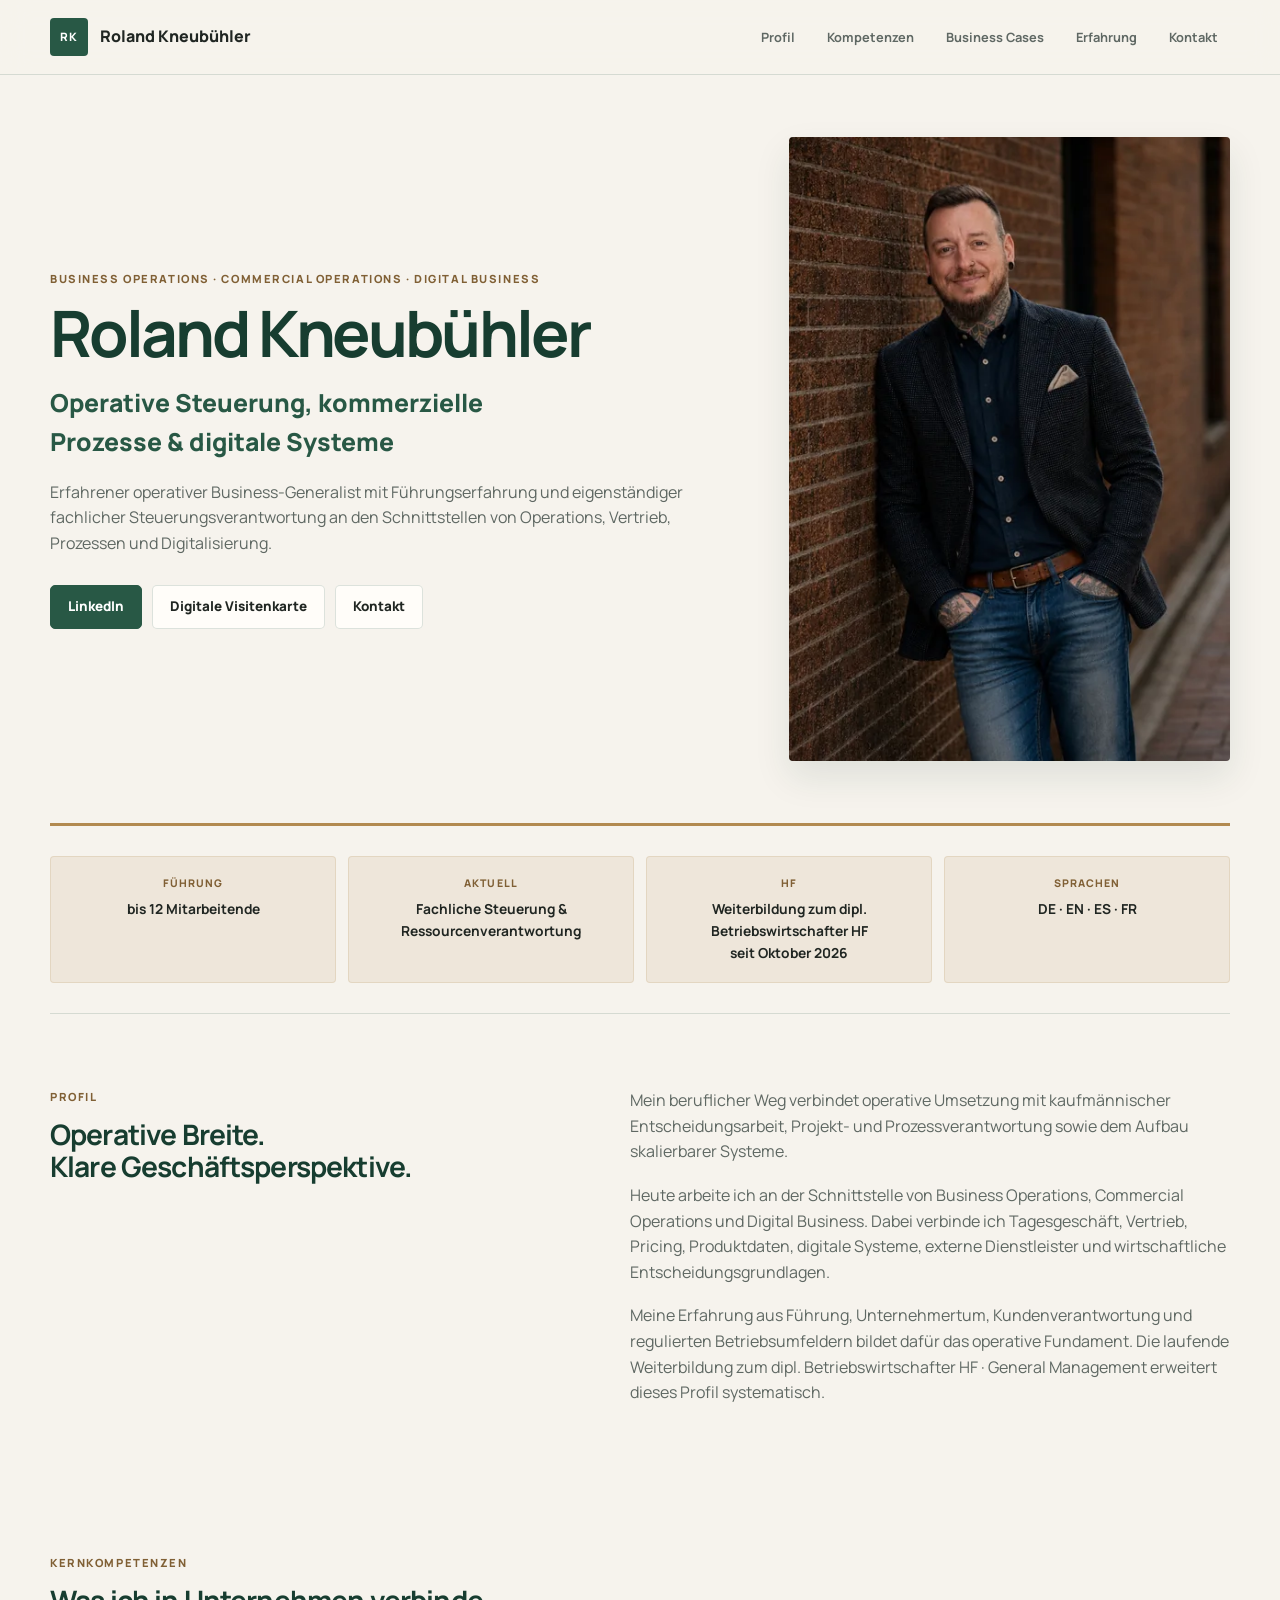
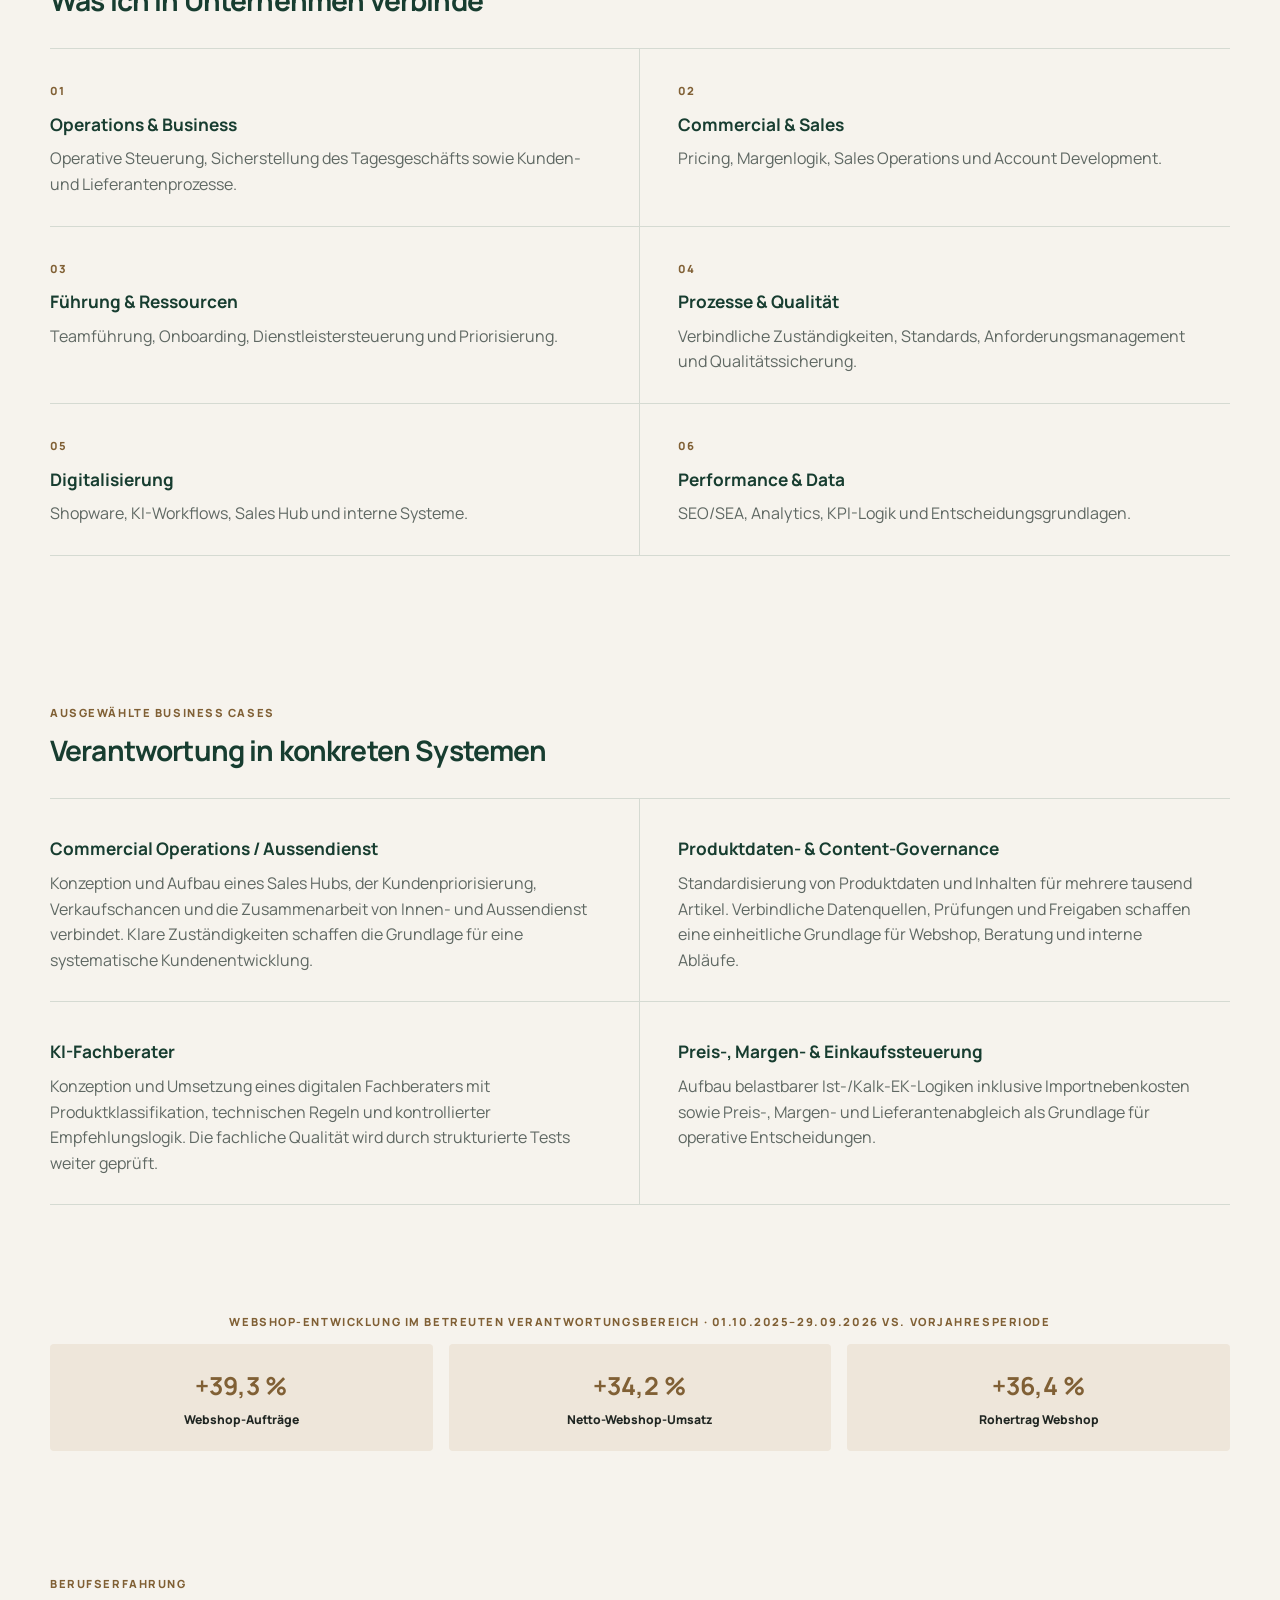
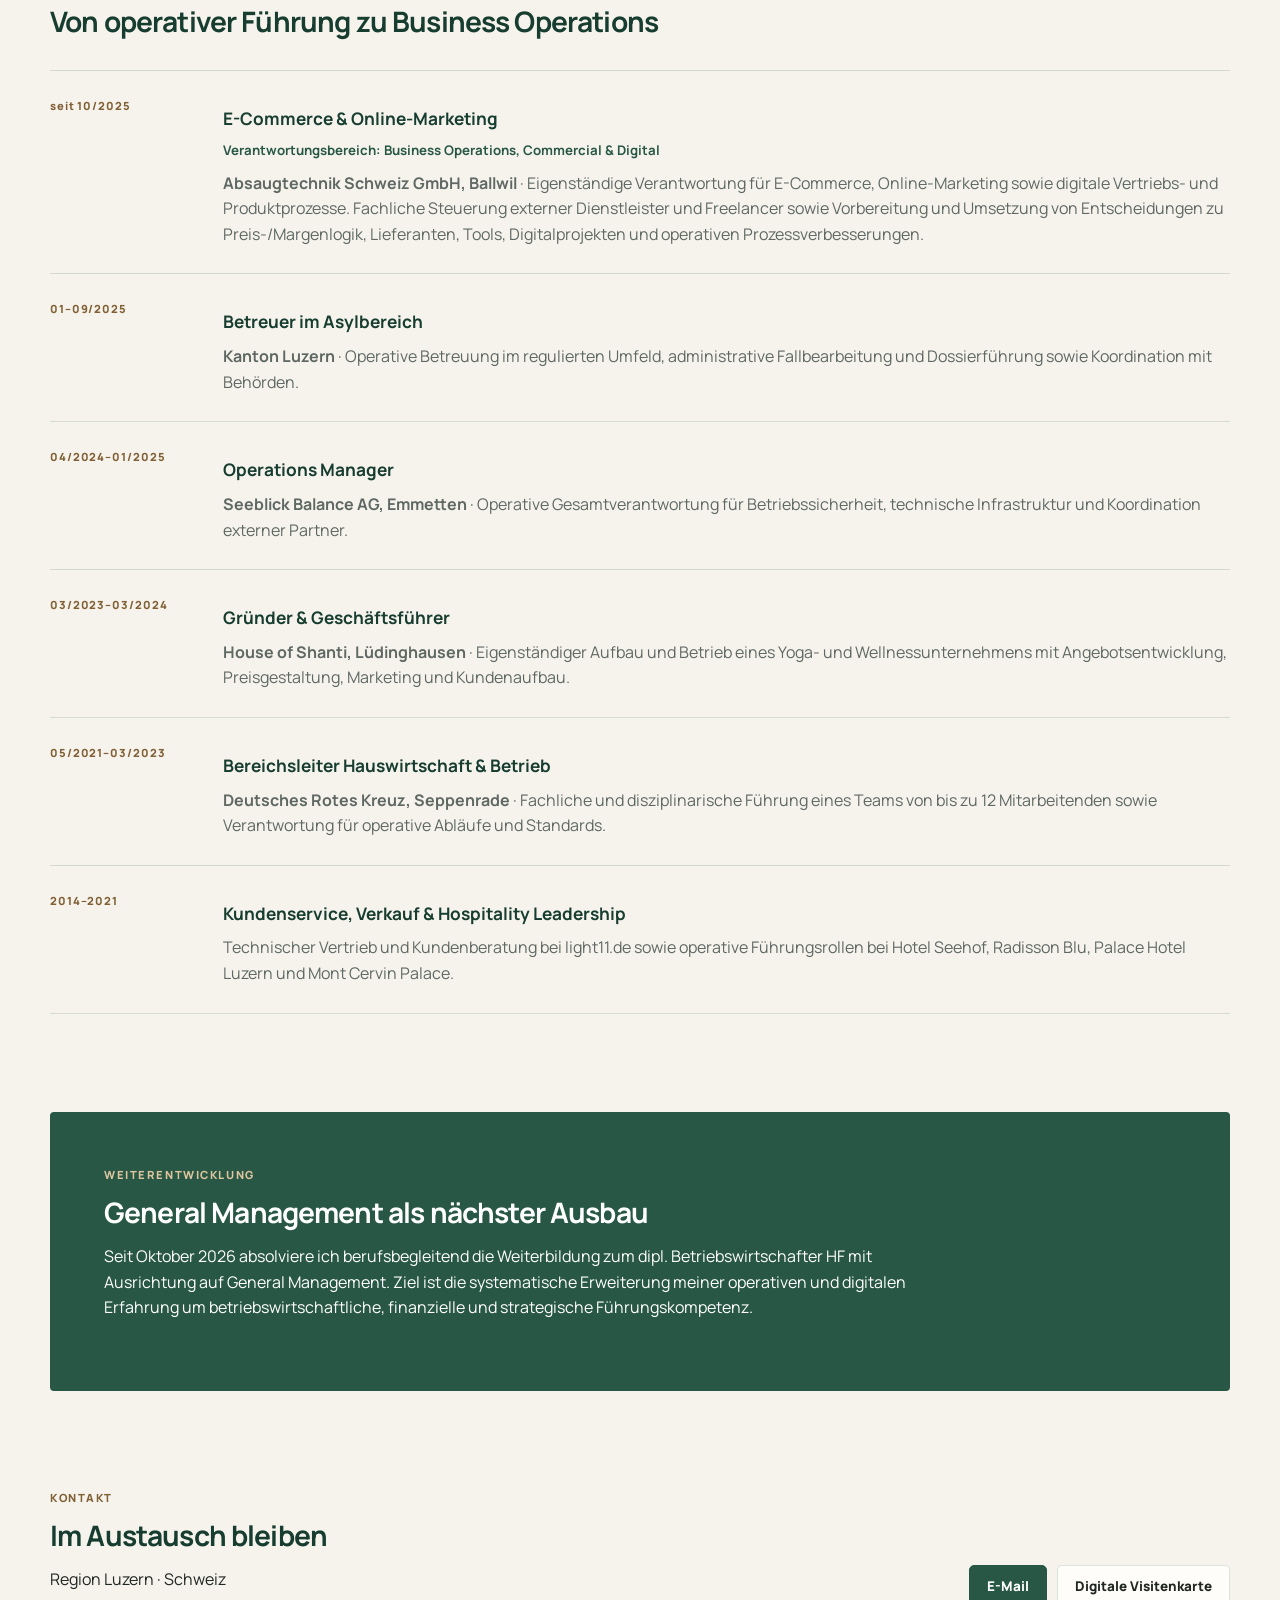
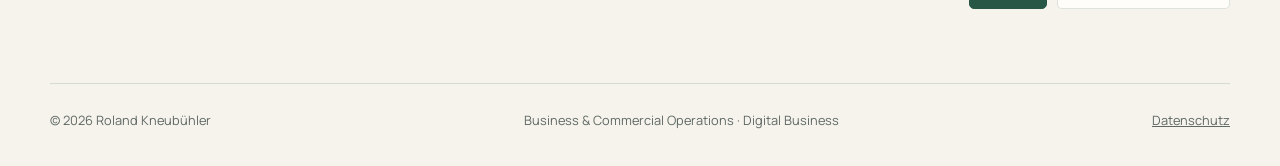
==== index.html @ ba38f86f "Use a shared typography scale for section headings" ====
<!doctype html>
<html lang="de-CH"><head><meta charset="utf-8"><meta name="viewport" content="width=device-width,initial-scale=1"><meta name="theme-color" content="#285845"><title>Roland Kneubühler | Business & Commercial Operations</title><meta name="description" content="Roland Kneubühler – Business & Commercial Operations. Operative Steuerung, kommerzielle Prozesse, Systeme, Digitalisierung und Führung."><link rel="canonical" href="https://roland-kneubuehler.ch/"><meta property="og:type" content="profile"><meta property="og:url" content="https://roland-kneubuehler.ch/"><meta property="og:site_name" content="Roland Kneubühler"><meta property="og:locale" content="de_CH"><meta property="og:title" content="Roland Kneubühler | Business & Commercial Operations"><meta property="og:description" content="Prozesse, Systeme & operative Verantwortung."><meta property="og:image" content="https://roland-kneubuehler.ch/portrait.jpg"><meta property="og:image:alt" content="Roland Kneubühler – Business & Commercial Operations"><meta name="twitter:card" content="summary_large_image"><meta name="twitter:title" content="Roland Kneubühler | Business & Commercial Operations"><meta name="twitter:description" content="Prozesse, Systeme & operative Verantwortung."><meta name="twitter:image" content="https://roland-kneubuehler.ch/portrait.jpg"><link rel="icon" type="image/svg+xml" href="/favicon.svg"><link rel="stylesheet" href="/home.css?v=20261012-4"><script type="application/ld+json">{"@context":"https://schema.org","@type":"Person","name":"Roland Kneubühler","url":"https://roland-kneubuehler.ch/","image":"https://roland-kneubuehler.ch/portrait.jpg","email":"mailto:r.kneubuehler@outlook.com","telephone":"+41 78 246 16 40","jobTitle":"Business & Commercial Operations","worksFor":{"@type":"Organization","name":"Absaugtechnik Schweiz GmbH","url":"https://www.absaugtechnik.ch/"},"sameAs":["https://www.linkedin.com/in/roland-kneubuehler"],"address":{"@type":"PostalAddress","addressLocality":"Hochdorf","addressRegion":"LU","addressCountry":"CH"},"knowsAbout":["Business Operations","Digital Commerce","E-Commerce","Prozessmanagement","Digitalisierung","Führung","Commercial Operations","Produktdaten","Performance & Data"]}</script></head><body><a class="skip-link" href="#inhalt">Zum Inhalt springen</a><header class="site-header"><nav class="navbar" aria-label="Hauptnavigation"><a class="brand" href="#start"><span class="brand-mark">RK</span><span>Roland Kneubühler</span></a><div class="nav-links"><a href="#profil">Profil</a><a href="#kompetenzen">Kompetenzen</a><a href="#cases">Business Cases</a><a href="#erfahrung">Erfahrung</a><a href="#kontakt">Kontakt</a></div></nav></header><main id="inhalt" class="page"><section id="start" class="hero"><div class="hero-copy"><p class="eyebrow">Business Operations · Commercial Operations · Digital Business</p><h1>Roland Kneubühler</h1><p class="hero-positioning">Operative Steuerung, kommerzielle Prozesse & digitale Systeme</p><p class="hero-intro">Erfahrener operativer Business-Generalist mit Führungserfahrung und eigenständiger fachlicher Steuerungsverantwortung an den Schnittstellen von Operations, Vertrieb, Prozessen und Digitalisierung.</p><div class="hero-actions"><a class="button primary" href="https://www.linkedin.com/in/roland-kneubuehler" target="_blank" rel="noopener">LinkedIn</a><a class="button secondary" href="/vcard/">Digitale Visitenkarte</a><a class="button secondary" href="mailto:r.kneubuehler@outlook.com">Kontakt</a></div></div><div class="hero-visual"><img src="/assets/images/portrait-800.webp" srcset="/assets/images/portrait-480.webp 480w, /assets/images/portrait-800.webp 800w, /assets/images/portrait-1200.webp 1200w" sizes="(max-width: 760px) min(440px, calc(100vw - 24px)), (max-width: 900px) 38vw, 440px" alt="Portrait von Roland Kneubühler" width="1414" height="2000" fetchpriority="high" decoding="async"></div></section><section class="facts"><div><span>Führung</span><strong>bis 12 Mitarbeitende</strong></div><div><span>Aktuell</span><strong>Fachliche Steuerung & Ressourcenverantwortung</strong></div><div><span>HF</span><strong>Weiterbildung zum dipl. Betriebswirtschafter HF<br>seit Oktober 2026</strong></div><div><span>Sprachen</span><strong>DE · EN · ES · FR</strong></div></section><section id="profil" class="section split-section"><div class="section-heading"><p class="section-label">Profil</p><h2><span class="heading-line">Operative Breite.</span> <span class="heading-line">Klare Geschäftsperspektive.</span></h2></div><div class="section-copy"><p>Mein beruflicher Weg verbindet operative Umsetzung mit kaufmännischer Entscheidungsarbeit, Projekt- und Prozessverantwortung sowie dem Aufbau skalierbarer Systeme.</p><p>Heute arbeite ich an der Schnittstelle von Business Operations, Commercial Operations und Digital Business. Dabei verbinde ich Tagesgeschäft, Vertrieb, Pricing, Produktdaten, digitale Systeme, externe Dienstleister und wirtschaftliche Entscheidungsgrundlagen.</p><p>Meine Erfahrung aus Führung, Unternehmertum, Kundenverantwortung und regulierten Betriebsumfeldern bildet dafür das operative Fundament. Die laufende Weiterbildung zum dipl. Betriebswirtschafter HF · General Management erweitert dieses Profil systematisch.</p></div></section><section id="kompetenzen" class="section"><div class="section-heading wide"><p class="section-label">Kernkompetenzen</p><h2>Was ich in Unternehmen verbinde</h2></div><div class="content-grid competency-grid"><article><span class="grid-index">01</span><h3>Operations & Business</h3><p>Operative Steuerung, Sicherstellung des Tagesgeschäfts sowie Kunden- und Lieferantenprozesse.</p></article><article><span class="grid-index">02</span><h3>Commercial & Sales</h3><p>Pricing, Margenlogik, Sales Operations und Account Development.</p></article><article><span class="grid-index">03</span><h3>Führung & Ressourcen</h3><p>Teamführung, Onboarding, Dienstleistersteuerung und Priorisierung.</p></article><article><span class="grid-index">04</span><h3>Prozesse & Qualität</h3><p>Verbindliche Zuständigkeiten, Standards, Anforderungsmanagement und Qualitätssicherung.</p></article><article><span class="grid-index">05</span><h3>Digitalisierung</h3><p>Shopware, KI-Workflows, Sales Hub und interne Systeme.</p></article><article><span class="grid-index">06</span><h3>Performance & Data</h3><p>SEO/SEA, Analytics, KPI-Logik und Entscheidungsgrundlagen.</p></article></div></section><section id="cases" class="section"><div class="section-heading wide"><p class="section-label">Ausgewählte Business Cases</p><h2>Verantwortung in konkreten Systemen</h2></div><div class="content-grid"><article><h3>Commercial Operations / Aussendienst</h3><p>Konzeption und Aufbau eines Sales Hubs, der Kundenpriorisierung, Verkaufschancen und die Zusammenarbeit von Innen- und Aussendienst verbindet. Klare Zuständigkeiten schaffen die Grundlage für eine systematische Kundenentwicklung.</p></article><article><h3>Produktdaten- & Content-Governance</h3><p>Standardisierung von Produktdaten und Inhalten für mehrere tausend Artikel. Verbindliche Datenquellen, Prüfungen und Freigaben schaffen eine einheitliche Grundlage für Webshop, Beratung und interne Abläufe.</p></article><article><h3>KI-Fachberater</h3><p>Konzeption und Umsetzung eines digitalen Fachberaters mit Produktklassifikation, technischen Regeln und kontrollierter Empfehlungslogik. Die fachliche Qualität wird durch strukturierte Tests weiter geprüft.</p></article><article><h3>Preis-, Margen- & Einkaufssteuerung</h3><p>Aufbau belastbarer Ist-/Kalk-EK-Logiken inklusive Importnebenkosten sowie Preis-, Margen- und Lieferantenabgleich als Grundlage für operative Entscheidungen.</p></article></div></section><section class="impact"><p class="section-label">Webshop-Entwicklung im betreuten Verantwortungsbereich · 01.10.2025–29.09.2026 vs. Vorjahresperiode</p><div class="impact-grid"><div><strong>+39,3 %</strong><span>Webshop-Aufträge</span></div><div><strong>+34,2 %</strong><span>Netto-Webshop-Umsatz</span></div><div><strong>+36,4 %</strong><span>Rohertrag Webshop</span></div></div></section><section id="erfahrung" class="section"><div class="section-heading wide"><p class="section-label">Berufserfahrung</p><h2>Von operativer Führung zu Business Operations</h2></div><div class="journey-list"><article><div class="journey-no">seit 10/2025</div><div><h3>E-Commerce & Online-Marketing</h3><p class="role-scope">Verantwortungsbereich: Business Operations, Commercial & Digital</p><p><strong>Absaugtechnik Schweiz GmbH, Ballwil</strong> · Eigenständige Verantwortung für E-Commerce, Online-Marketing sowie digitale Vertriebs- und Produktprozesse. Fachliche Steuerung externer Dienstleister und Freelancer sowie Vorbereitung und Umsetzung von Entscheidungen zu Preis-/Margenlogik, Lieferanten, Tools, Digitalprojekten und operativen Prozessverbesserungen.</p></div></article><article><div class="journey-no">01–09/2025</div><div><h3>Betreuer im Asylbereich</h3><p><strong>Kanton Luzern</strong> · Operative Betreuung im regulierten Umfeld, administrative Fallbearbeitung und Dossierführung sowie Koordination mit Behörden.</p></div></article><article><div class="journey-no">04/2024–01/2025</div><div><h3>Operations Manager</h3><p><strong>Seeblick Balance AG, Emmetten</strong> · Operative Gesamtverantwortung für Betriebssicherheit, technische Infrastruktur und Koordination externer Partner.</p></div></article><article><div class="journey-no">03/2023–03/2024</div><div><h3>Gründer & Geschäftsführer</h3><p><strong>House of Shanti, Lüdinghausen</strong> · Eigenständiger Aufbau und Betrieb eines Yoga- und Wellnessunternehmens mit Angebotsentwicklung, Preisgestaltung, Marketing und Kundenaufbau.</p></div></article><article><div class="journey-no">05/2021–03/2023</div><div><h3>Bereichsleiter Hauswirtschaft & Betrieb</h3><p><strong>Deutsches Rotes Kreuz, Seppenrade</strong> · Fachliche und disziplinarische Führung eines Teams von bis zu 12 Mitarbeitenden sowie Verantwortung für operative Abläufe und Standards.</p></div></article><article><div class="journey-no">2014–2021</div><div><h3>Kundenservice, Verkauf & Hospitality Leadership</h3><p>Technischer Vertrieb und Kundenberatung bei light11.de sowie operative Führungsrollen bei Hotel Seehof, Radisson Blu, Palace Hotel Luzern und Mont Cervin Palace.</p></div></article></div></section><section class="section perspective"><div class="perspective-inner"><p class="section-label">Weiterentwicklung</p><h2>General Management als nächster Ausbau</h2><p>Seit Oktober 2026 absolviere ich berufsbegleitend die Weiterbildung zum dipl. Betriebswirtschafter HF mit Ausrichtung auf General Management. Ziel ist die systematische Erweiterung meiner operativen und digitalen Erfahrung um betriebswirtschaftliche, finanzielle und strategische Führungskompetenz.</p></div></section><section id="kontakt" class="section contact-section"><div><p class="section-label">Kontakt</p><h2>Im Austausch bleiben</h2><p>Region Luzern · Schweiz</p></div><div class="contact-actions"><a class="button primary" href="mailto:r.kneubuehler@outlook.com">E-Mail</a><a class="button secondary" href="/vcard/">Digitale Visitenkarte</a></div></section></main><footer class="page"><span>© 2026 Roland Kneubühler</span><span>Business & Commercial Operations · Digital Business</span><a href="/datenschutz">Datenschutz</a></footer></body></html>
---- home.css ----
@font-face{font-family:"Manrope";font-style:normal;font-weight:400;font-display:swap;src:url("/assets/fonts/manrope-400.woff") format("woff")}
@font-face{font-family:"Manrope";font-style:normal;font-weight:500;font-display:swap;src:url("/assets/fonts/manrope-500.woff") format("woff")}
@font-face{font-family:"Manrope";font-style:normal;font-weight:600;font-display:swap;src:url("/assets/fonts/manrope-600.woff") format("woff")}
@font-face{font-family:"Manrope";font-style:normal;font-weight:700;font-display:swap;src:url("/assets/fonts/manrope-700.woff") format("woff")}
@font-face{font-family:"Manrope";font-style:normal;font-weight:800;font-display:swap;src:url("/assets/fonts/manrope-800.woff") format("woff")}

:root{--bg:#f6f3ed;--surface:#fffdf9;--green:#285845;--green-dark:#173d30;--ink:#202622;--muted:#5f6863;--gold:#b28a50;--gold-soft:#eee6da;--line:rgba(40,88,69,.16);--max:1180px}*{box-sizing:border-box}html{scroll-behavior:smooth;scroll-padding-top:88px}body{margin:0;color:var(--ink);background:var(--bg);font-family:"Manrope",system-ui,sans-serif;line-height:1.6}a{color:inherit}img{max-width:100%}.skip-link{position:fixed;transform:translateY(-200%);z-index:99}.skip-link:focus{transform:none}.site-header{position:sticky;top:0;z-index:50;background:rgba(246,243,237,.95);border-bottom:1px solid var(--line);backdrop-filter:blur(14px)}.navbar,.page{width:min(var(--max),calc(100% - 40px));margin:auto}.navbar{min-height:74px;display:flex;align-items:center;justify-content:space-between;gap:24px}.brand{display:flex;align-items:center;gap:12px;text-decoration:none;font-weight:800}.brand-mark{display:grid;place-items:center;width:38px;height:38px;background:var(--green);color:#fff;border-radius:4px;font-size:.72rem;letter-spacing:.08em}.nav-links{display:flex;gap:8px;flex-wrap:wrap}.nav-links a{padding:8px 12px;text-decoration:none;color:var(--muted);font-size:.8rem;font-weight:700}.nav-links a:hover{color:var(--green)}.hero{display:grid;grid-template-columns:1.08fr .72fr;gap:clamp(44px,6vw,88px);align-items:stretch;padding:62px 0;border-bottom:3px solid var(--gold)}.hero-copy{align-self:center}.eyebrow,.section-label{margin:0 0 13px;color:var(--gold);font-size:.7rem;font-weight:800;letter-spacing:.14em;text-transform:uppercase}.hero h1{margin:0;color:var(--green-dark);font-size:clamp(2.8rem,5vw,4.8rem);line-height:1;letter-spacing:-.045em}.hero-positioning{margin:18px 0 0;color:var(--green);font-size:clamp(1.18rem,2vw,1.55rem);font-weight:800}.hero-intro{max-width:720px;margin:18px 0 0;color:var(--muted)}.hero-actions,.contact-actions{display:flex;flex-wrap:wrap;gap:10px;margin-top:28px}.button{display:inline-flex;align-items:center;justify-content:center;min-height:44px;padding:10px 17px;border:1px solid var(--line);border-radius:5px;text-decoration:none;font-size:.84rem;font-weight:800}.button.primary{color:#fff;background:var(--green);border-color:var(--green)}.button.secondary{background:var(--surface)}.hero-visual{overflow:hidden;border-radius:4px;background:#ddd7ce;box-shadow:0 16px 36px rgba(23,61,48,.10)}.hero-visual img{width:100%;height:100%;display:block;object-fit:cover;object-position:center 18%}.facts{display:grid;grid-template-columns:repeat(4,1fr);gap:12px;padding:30px 0;border-bottom:1px solid var(--line)}.facts>div{padding:18px;background:var(--gold-soft);border:1px solid rgba(178,138,80,.18);border-radius:4px;text-align:center}.facts span{display:block;color:var(--gold);font-size:.66rem;font-weight:800;letter-spacing:.1em;text-transform:uppercase}.facts strong{display:block;margin-top:6px;font-size:.86rem}.section{padding:74px 0}.split-section{display:grid;grid-template-columns:.82fr 1.18fr;gap:clamp(48px,7vw,96px)}.section-heading h2,.section h2{margin:0;max-width:900px;color:var(--green-dark);font-size:var(--section-title-size);line-height:1.12;letter-spacing:-.03em}.section-heading.wide{margin-bottom:32px}.section-copy p,.content-grid p,.journey-list p,.perspective p{color:var(--muted)}.section-copy p{margin:0}.section-copy p+p{margin-top:18px}.content-grid{display:grid;grid-template-columns:repeat(2,1fr);border-top:1px solid var(--line)}.content-grid article{padding:28px 30px 28px 0;border-bottom:1px solid var(--line)}.content-grid article:nth-child(odd){padding-right:38px;border-right:1px solid var(--line)}.content-grid article:nth-child(even){padding-left:38px}.content-grid h3,.journey-list h3{margin:8px 0;color:var(--green-dark);font-size:1.08rem}.content-grid p,.journey-list p{margin:0}.grid-index,.journey-no{color:var(--gold);font-size:.7rem;font-weight:800;letter-spacing:.08em}.impact{padding:34px 0 50px}.impact>.section-label{text-align:center}.impact-grid{display:grid;grid-template-columns:repeat(3,1fr);gap:16px}.impact-grid div{padding:22px;text-align:center;background:var(--gold-soft);border-radius:4px}.impact-grid strong{display:block;color:var(--gold);font-size:1.55rem}.impact-grid span{display:block;margin-top:4px;font-size:.76rem;font-weight:800}.journey-list{border-top:1px solid var(--line)}.journey-list article{display:grid;grid-template-columns:145px 1fr;gap:28px;padding:26px 0;border-bottom:1px solid var(--line)}.perspective{margin:24px 0;padding:54px;position:relative;background:var(--green);border-radius:4px}.perspective .section-label{color:#dcc49f}.perspective h2,.perspective p{color:#fff}.perspective p{max-width:850px}.contact-section{display:grid;grid-template-columns:1fr auto;gap:40px;align-items:end}.contact-actions{margin:0}footer{display:flex;justify-content:space-between;gap:20px;padding:26px 0 36px;color:var(--muted);font-size:.8rem;border-top:1px solid var(--line)}@media(max-width:900px){.hero{grid-template-columns:1fr 38%}.facts{grid-template-columns:repeat(2,1fr)}}@media(max-width:760px){.site-header{position:static}.nav-links{display:none}.navbar,.page{width:calc(100% - 24px)}.hero{grid-template-columns:1fr;padding:28px 0 48px}.hero-visual{order:1}.hero-visual img{aspect-ratio:4/4.3;height:auto}.hero-copy{order:2}.facts{grid-template-columns:1fr}.section{padding:58px 0}.split-section,.contact-section{grid-template-columns:1fr;gap:30px}.content-grid{grid-template-columns:1fr}.content-grid article,.content-grid article:nth-child(odd),.content-grid article:nth-child(even){padding:24px 0;border-right:0}.journey-list article{grid-template-columns:1fr;gap:7px}.impact-grid{grid-template-columns:1fr}.perspective{padding:40px 24px}.contact-actions{justify-content:flex-start}footer{flex-direction:column;gap:4px}}
/* Quality and responsive improvements, October 2026. */
:root{--gold-text:#806035}
.eyebrow,.section-label,.facts span,.grid-index,.journey-no,.impact-grid strong{color:var(--gold-text)}
a:focus-visible{outline:3px solid var(--green);outline-offset:4px;border-radius:3px}
.skip-link{left:12px;top:12px;padding:10px 16px;background:var(--surface);color:var(--green-dark)}
.journey-list .role-scope{margin:0 0 9px;color:var(--green);font-size:.83rem;font-weight:700}
.legal-page{max-width:850px;padding:48px 0 60px}.legal-page h1{font-size:clamp(2rem,5vw,3rem);line-height:1.1;color:var(--green-dark)}
.legal-page h2{font-size:1.35rem;margin-top:32px;color:var(--green-dark)}.legal-page p,.legal-page li{color:var(--muted)}
.legal-page a{overflow-wrap:anywhere}.legal-back{margin-top:26px}
@media(max-width:760px){
 html{scroll-padding-top:20px}.navbar{flex-direction:column;align-items:flex-start;gap:10px;padding:14px 0 10px}
 .nav-links{display:flex;width:100%;gap:4px}.nav-links a{padding:9px 10px;min-height:44px;display:flex;align-items:center;font-size:.75rem}
 .hero{gap:28px}.hero-copy{order:1}.hero-visual{order:2;width:min(100%,440px);justify-self:center}
 .hero-visual img{aspect-ratio:1414/2000;max-height:460px;object-fit:cover}
 .hero h1{font-size:clamp(2rem,8vw,3.6rem)}
 .facts{grid-template-columns:repeat(2,minmax(0,1fr));gap:10px}.facts>div{padding:16px 10px}.facts strong{font-size:.8rem}
 .section{padding:44px 0}.impact-grid{grid-template-columns:repeat(3,minmax(0,1fr));gap:8px}.impact-grid div{padding:16px 8px}.impact-grid strong{font-size:1.3rem}.impact-grid span{font-size:.7rem}
 .hero-actions .button{flex:1 1 auto}.legal-page{padding-top:30px}
}
@media(prefers-reduced-motion:reduce){html{scroll-behavior:auto}}

/* Keep headings balanced and related words together. */
h1,h2,h3,.hero-positioning{text-wrap:balance;word-break:normal;overflow-wrap:normal;hyphens:none}
.heading-line{display:block;white-space:nowrap}
#profil.split-section{grid-template-columns:.9fr 1.1fr}
@media(max-width:760px){#profil.split-section{grid-template-columns:1fr}}

/* One typography scale for all profile-page section headings. */
:root{--section-title-size:clamp(1.35rem,2.2vw,2.1rem)}
@media(max-width:760px){:root{--section-title-size:clamp(1.35rem,5.8vw,2.1rem)}}
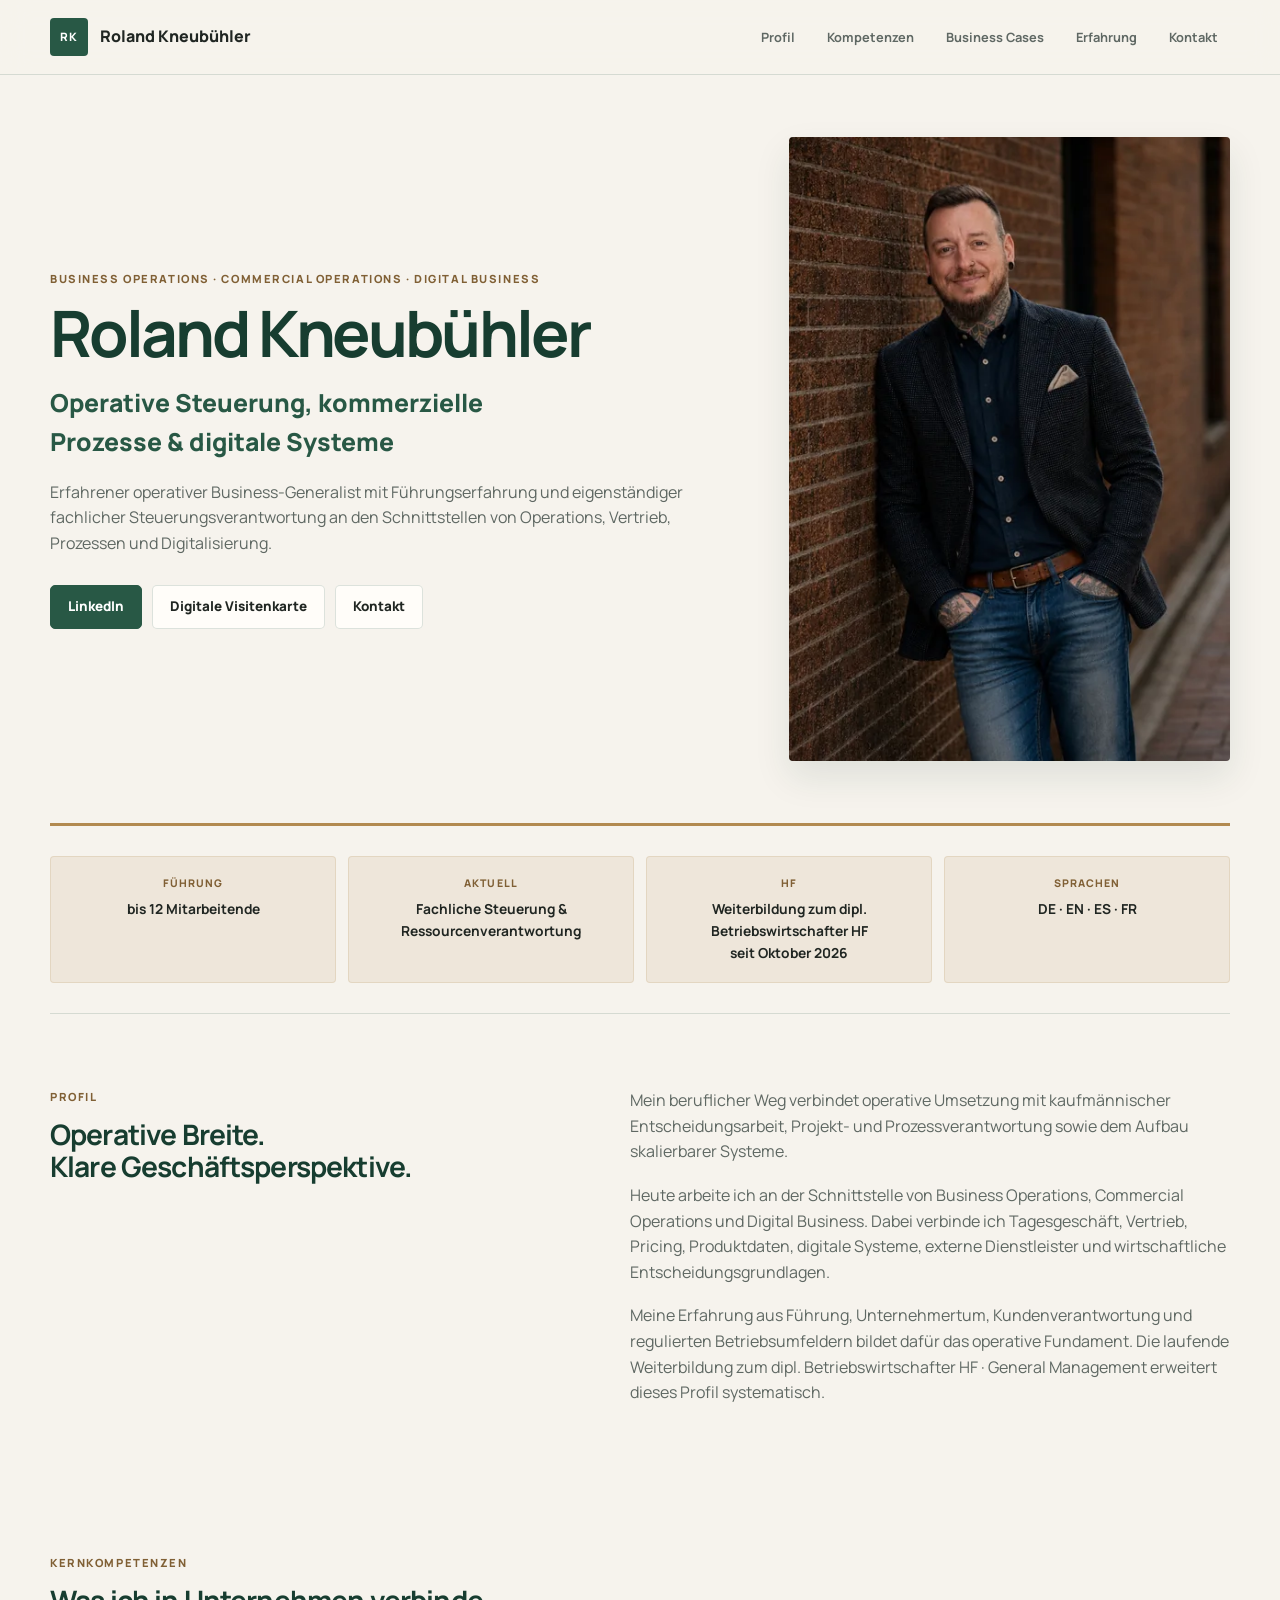
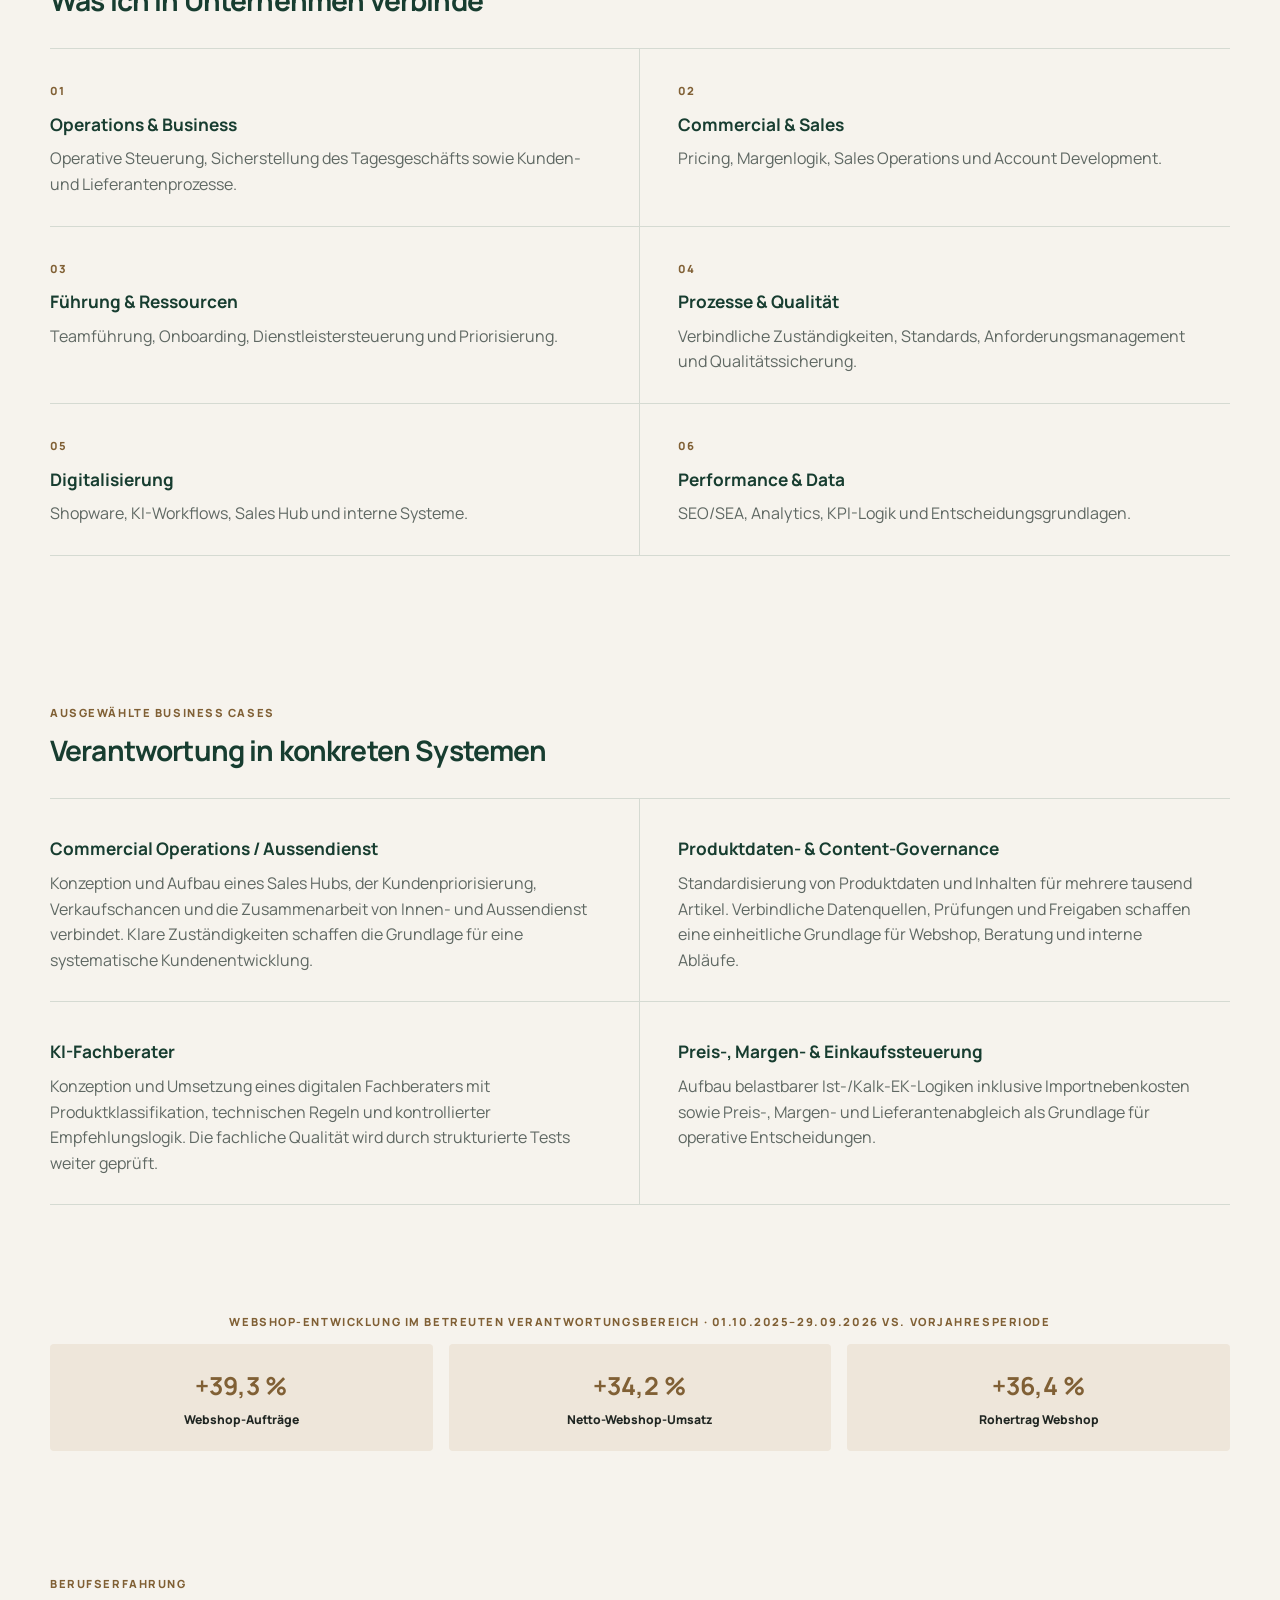
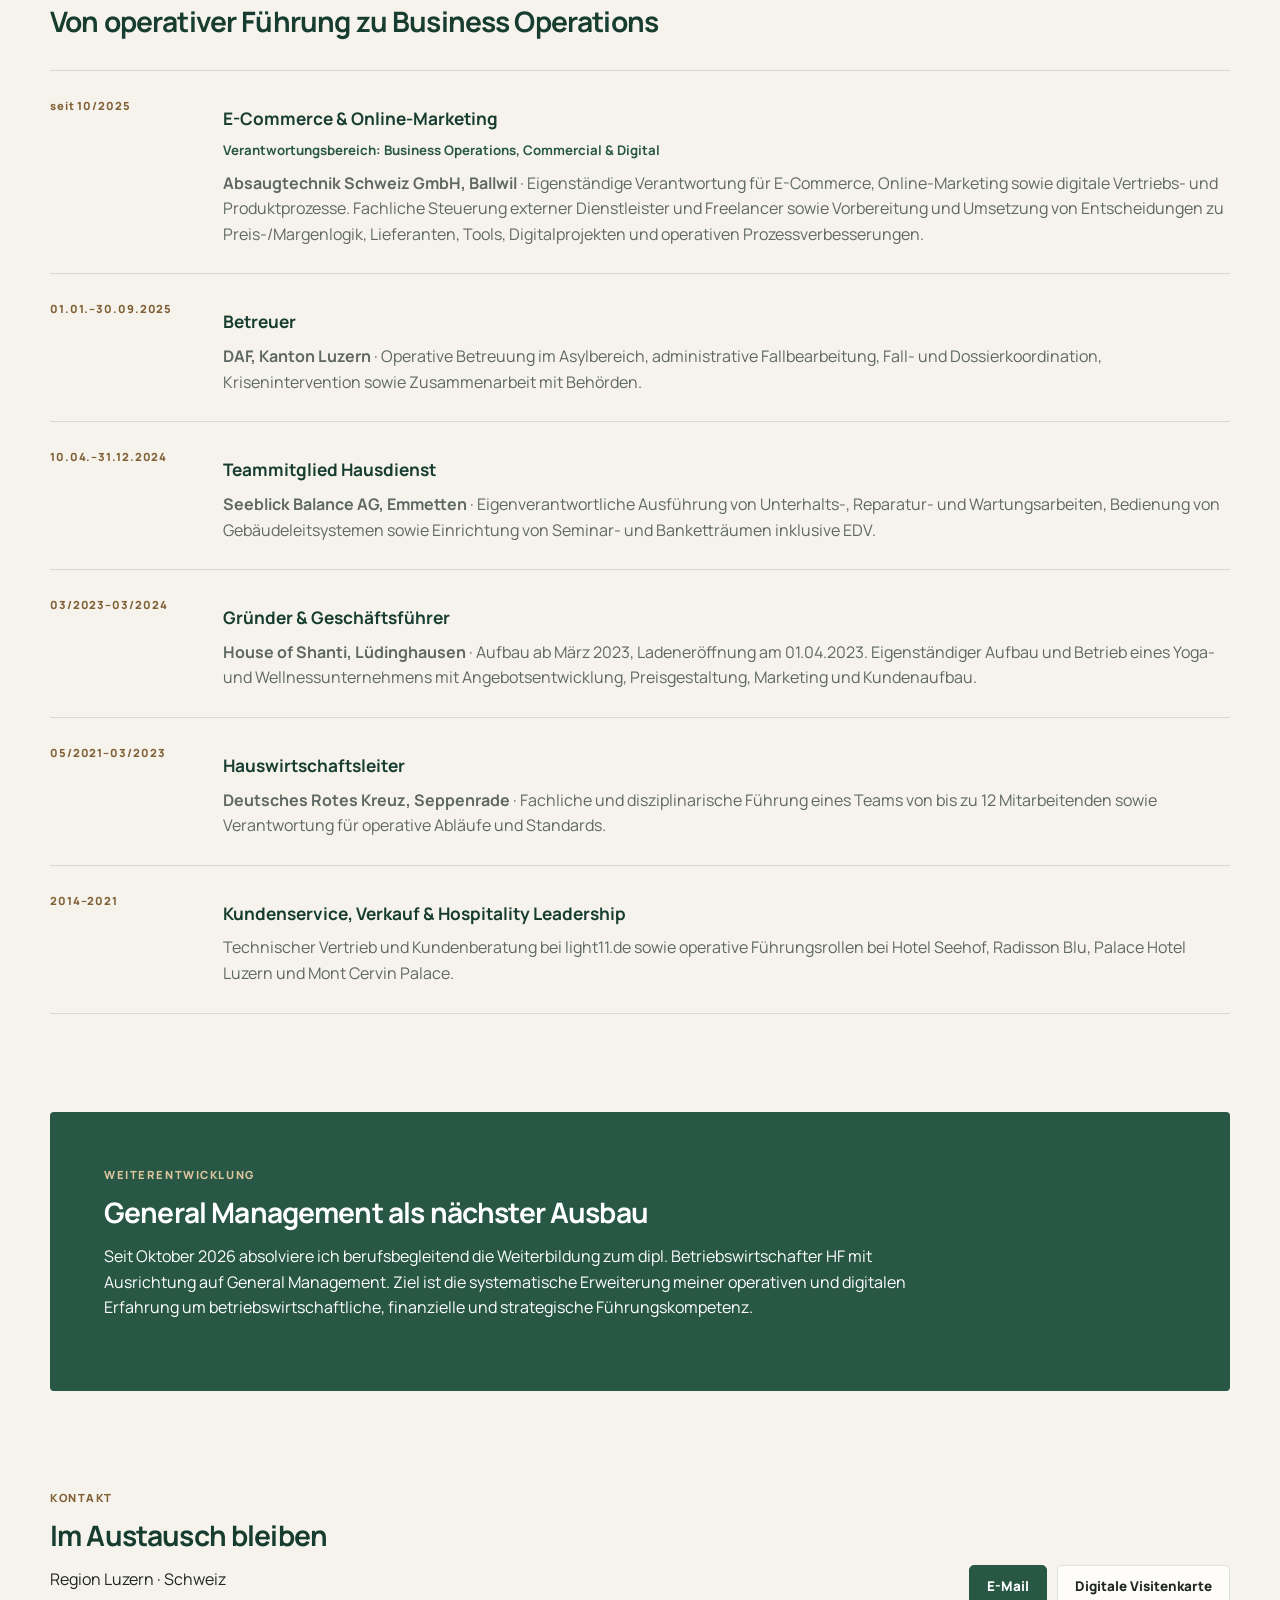
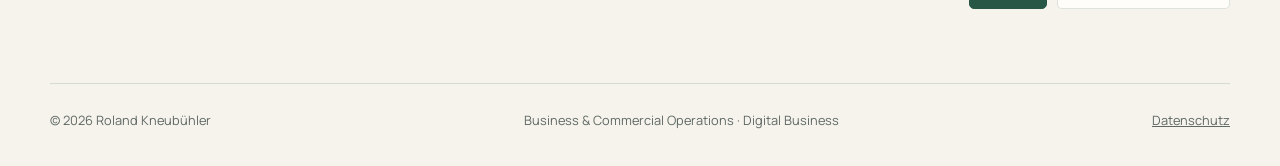
==== commit 8c0d6e67: "Correct confirmed historical job titles, dates and responsibilities" ====
--- a/index.html
+++ b/index.html
@@ -1,2 +1,2 @@
 <!doctype html>
-<html lang="de-CH"><head><meta charset="utf-8"><meta name="viewport" content="width=device-width,initial-scale=1"><meta name="theme-color" content="#285845"><title>Roland Kneubühler | Business & Commercial Operations</title><meta name="description" content="Roland Kneubühler – Business & Commercial Operations. Operative Steuerung, kommerzielle Prozesse, Systeme, Digitalisierung und Führung."><link rel="canonical" href="https://roland-kneubuehler.ch/"><meta property="og:type" content="profile"><meta property="og:url" content="https://roland-kneubuehler.ch/"><meta property="og:site_name" content="Roland Kneubühler"><meta property="og:locale" content="de_CH"><meta property="og:title" content="Roland Kneubühler | Business & Commercial Operations"><meta property="og:description" content="Prozesse, Systeme & operative Verantwortung."><meta property="og:image" content="https://roland-kneubuehler.ch/portrait.jpg"><meta property="og:image:alt" content="Roland Kneubühler – Business & Commercial Operations"><meta name="twitter:card" content="summary_large_image"><meta name="twitter:title" content="Roland Kneubühler | Business & Commercial Operations"><meta name="twitter:description" content="Prozesse, Systeme & operative Verantwortung."><meta name="twitter:image" content="https://roland-kneubuehler.ch/portrait.jpg"><link rel="icon" type="image/svg+xml" href="/favicon.svg"><link rel="stylesheet" href="/home.css?v=20261012-4"><script type="application/ld+json">{"@context":"https://schema.org","@type":"Person","name":"Roland Kneubühler","url":"https://roland-kneubuehler.ch/","image":"https://roland-kneubuehler.ch/portrait.jpg","email":"mailto:r.kneubuehler@outlook.com","telephone":"+41 78 246 16 40","jobTitle":"Business & Commercial Operations","worksFor":{"@type":"Organization","name":"Absaugtechnik Schweiz GmbH","url":"https://www.absaugtechnik.ch/"},"sameAs":["https://www.linkedin.com/in/roland-kneubuehler"],"address":{"@type":"PostalAddress","addressLocality":"Hochdorf","addressRegion":"LU","addressCountry":"CH"},"knowsAbout":["Business Operations","Digital Commerce","E-Commerce","Prozessmanagement","Digitalisierung","Führung","Commercial Operations","Produktdaten","Performance & Data"]}</script></head><body><a class="skip-link" href="#inhalt">Zum Inhalt springen</a><header class="site-header"><nav class="navbar" aria-label="Hauptnavigation"><a class="brand" href="#start"><span class="brand-mark">RK</span><span>Roland Kneubühler</span></a><div class="nav-links"><a href="#profil">Profil</a><a href="#kompetenzen">Kompetenzen</a><a href="#cases">Business Cases</a><a href="#erfahrung">Erfahrung</a><a href="#kontakt">Kontakt</a></div></nav></header><main id="inhalt" class="page"><section id="start" class="hero"><div class="hero-copy"><p class="eyebrow">Business Operations · Commercial Operations · Digital Business</p><h1>Roland Kneubühler</h1><p class="hero-positioning">Operative Steuerung, kommerzielle Prozesse & digitale Systeme</p><p class="hero-intro">Erfahrener operativer Business-Generalist mit Führungserfahrung und eigenständiger fachlicher Steuerungsverantwortung an den Schnittstellen von Operations, Vertrieb, Prozessen und Digitalisierung.</p><div class="hero-actions"><a class="button primary" href="https://www.linkedin.com/in/roland-kneubuehler" target="_blank" rel="noopener">LinkedIn</a><a class="button secondary" href="/vcard/">Digitale Visitenkarte</a><a class="button secondary" href="mailto:r.kneubuehler@outlook.com">Kontakt</a></div></div><div class="hero-visual"><img src="/assets/images/portrait-800.webp" srcset="/assets/images/portrait-480.webp 480w, /assets/images/portrait-800.webp 800w, /assets/images/portrait-1200.webp 1200w" sizes="(max-width: 760px) min(440px, calc(100vw - 24px)), (max-width: 900px) 38vw, 440px" alt="Portrait von Roland Kneubühler" width="1414" height="2000" fetchpriority="high" decoding="async"></div></section><section class="facts"><div><span>Führung</span><strong>bis 12 Mitarbeitende</strong></div><div><span>Aktuell</span><strong>Fachliche Steuerung & Ressourcenverantwortung</strong></div><div><span>HF</span><strong>Weiterbildung zum dipl. Betriebswirtschafter HF<br>seit Oktober 2026</strong></div><div><span>Sprachen</span><strong>DE · EN · ES · FR</strong></div></section><section id="profil" class="section split-section"><div class="section-heading"><p class="section-label">Profil</p><h2><span class="heading-line">Operative Breite.</span> <span class="heading-line">Klare Geschäftsperspektive.</span></h2></div><div class="section-copy"><p>Mein beruflicher Weg verbindet operative Umsetzung mit kaufmännischer Entscheidungsarbeit, Projekt- und Prozessverantwortung sowie dem Aufbau skalierbarer Systeme.</p><p>Heute arbeite ich an der Schnittstelle von Business Operations, Commercial Operations und Digital Business. Dabei verbinde ich Tagesgeschäft, Vertrieb, Pricing, Produktdaten, digitale Systeme, externe Dienstleister und wirtschaftliche Entscheidungsgrundlagen.</p><p>Meine Erfahrung aus Führung, Unternehmertum, Kundenverantwortung und regulierten Betriebsumfeldern bildet dafür das operative Fundament. Die laufende Weiterbildung zum dipl. Betriebswirtschafter HF · General Management erweitert dieses Profil systematisch.</p></div></section><section id="kompetenzen" class="section"><div class="section-heading wide"><p class="section-label">Kernkompetenzen</p><h2>Was ich in Unternehmen verbinde</h2></div><div class="content-grid competency-grid"><article><span class="grid-index">01</span><h3>Operations & Business</h3><p>Operative Steuerung, Sicherstellung des Tagesgeschäfts sowie Kunden- und Lieferantenprozesse.</p></article><article><span class="grid-index">02</span><h3>Commercial & Sales</h3><p>Pricing, Margenlogik, Sales Operations und Account Development.</p></article><article><span class="grid-index">03</span><h3>Führung & Ressourcen</h3><p>Teamführung, Onboarding, Dienstleistersteuerung und Priorisierung.</p></article><article><span class="grid-index">04</span><h3>Prozesse & Qualität</h3><p>Verbindliche Zuständigkeiten, Standards, Anforderungsmanagement und Qualitätssicherung.</p></article><article><span class="grid-index">05</span><h3>Digitalisierung</h3><p>Shopware, KI-Workflows, Sales Hub und interne Systeme.</p></article><article><span class="grid-index">06</span><h3>Performance & Data</h3><p>SEO/SEA, Analytics, KPI-Logik und Entscheidungsgrundlagen.</p></article></div></section><section id="cases" class="section"><div class="section-heading wide"><p class="section-label">Ausgewählte Business Cases</p><h2>Verantwortung in konkreten Systemen</h2></div><div class="content-grid"><article><h3>Commercial Operations / Aussendienst</h3><p>Konzeption und Aufbau eines Sales Hubs, der Kundenpriorisierung, Verkaufschancen und die Zusammenarbeit von Innen- und Aussendienst verbindet. Klare Zuständigkeiten schaffen die Grundlage für eine systematische Kundenentwicklung.</p></article><article><h3>Produktdaten- & Content-Governance</h3><p>Standardisierung von Produktdaten und Inhalten für mehrere tausend Artikel. Verbindliche Datenquellen, Prüfungen und Freigaben schaffen eine einheitliche Grundlage für Webshop, Beratung und interne Abläufe.</p></article><article><h3>KI-Fachberater</h3><p>Konzeption und Umsetzung eines digitalen Fachberaters mit Produktklassifikation, technischen Regeln und kontrollierter Empfehlungslogik. Die fachliche Qualität wird durch strukturierte Tests weiter geprüft.</p></article><article><h3>Preis-, Margen- & Einkaufssteuerung</h3><p>Aufbau belastbarer Ist-/Kalk-EK-Logiken inklusive Importnebenkosten sowie Preis-, Margen- und Lieferantenabgleich als Grundlage für operative Entscheidungen.</p></article></div></section><section class="impact"><p class="section-label">Webshop-Entwicklung im betreuten Verantwortungsbereich · 01.10.2025–29.09.2026 vs. Vorjahresperiode</p><div class="impact-grid"><div><strong>+39,3 %</strong><span>Webshop-Aufträge</span></div><div><strong>+34,2 %</strong><span>Netto-Webshop-Umsatz</span></div><div><strong>+36,4 %</strong><span>Rohertrag Webshop</span></div></div></section><section id="erfahrung" class="section"><div class="section-heading wide"><p class="section-label">Berufserfahrung</p><h2>Von operativer Führung zu Business Operations</h2></div><div class="journey-list"><article><div class="journey-no">seit 10/2025</div><div><h3>E-Commerce & Online-Marketing</h3><p class="role-scope">Verantwortungsbereich: Business Operations, Commercial & Digital</p><p><strong>Absaugtechnik Schweiz GmbH, Ballwil</strong> · Eigenständige Verantwortung für E-Commerce, Online-Marketing sowie digitale Vertriebs- und Produktprozesse. Fachliche Steuerung externer Dienstleister und Freelancer sowie Vorbereitung und Umsetzung von Entscheidungen zu Preis-/Margenlogik, Lieferanten, Tools, Digitalprojekten und operativen Prozessverbesserungen.</p></div></article><article><div class="journey-no">01–09/2025</div><div><h3>Betreuer im Asylbereich</h3><p><strong>Kanton Luzern</strong> · Operative Betreuung im regulierten Umfeld, administrative Fallbearbeitung und Dossierführung sowie Koordination mit Behörden.</p></div></article><article><div class="journey-no">04/2024–01/2025</div><div><h3>Operations Manager</h3><p><strong>Seeblick Balance AG, Emmetten</strong> · Operative Gesamtverantwortung für Betriebssicherheit, technische Infrastruktur und Koordination externer Partner.</p></div></article><article><div class="journey-no">03/2023–03/2024</div><div><h3>Gründer & Geschäftsführer</h3><p><strong>House of Shanti, Lüdinghausen</strong> · Eigenständiger Aufbau und Betrieb eines Yoga- und Wellnessunternehmens mit Angebotsentwicklung, Preisgestaltung, Marketing und Kundenaufbau.</p></div></article><article><div class="journey-no">05/2021–03/2023</div><div><h3>Bereichsleiter Hauswirtschaft & Betrieb</h3><p><strong>Deutsches Rotes Kreuz, Seppenrade</strong> · Fachliche und disziplinarische Führung eines Teams von bis zu 12 Mitarbeitenden sowie Verantwortung für operative Abläufe und Standards.</p></div></article><article><div class="journey-no">2014–2021</div><div><h3>Kundenservice, Verkauf & Hospitality Leadership</h3><p>Technischer Vertrieb und Kundenberatung bei light11.de sowie operative Führungsrollen bei Hotel Seehof, Radisson Blu, Palace Hotel Luzern und Mont Cervin Palace.</p></div></article></div></section><section class="section perspective"><div class="perspective-inner"><p class="section-label">Weiterentwicklung</p><h2>General Management als nächster Ausbau</h2><p>Seit Oktober 2026 absolviere ich berufsbegleitend die Weiterbildung zum dipl. Betriebswirtschafter HF mit Ausrichtung auf General Management. Ziel ist die systematische Erweiterung meiner operativen und digitalen Erfahrung um betriebswirtschaftliche, finanzielle und strategische Führungskompetenz.</p></div></section><section id="kontakt" class="section contact-section"><div><p class="section-label">Kontakt</p><h2>Im Austausch bleiben</h2><p>Region Luzern · Schweiz</p></div><div class="contact-actions"><a class="button primary" href="mailto:r.kneubuehler@outlook.com">E-Mail</a><a class="button secondary" href="/vcard/">Digitale Visitenkarte</a></div></section></main><footer class="page"><span>© 2026 Roland Kneubühler</span><span>Business & Commercial Operations · Digital Business</span><a href="/datenschutz">Datenschutz</a></footer></body></html>+<html lang="de-CH"><head><meta charset="utf-8"><meta name="viewport" content="width=device-width,initial-scale=1"><meta name="theme-color" content="#285845"><title>Roland Kneubühler | Business & Commercial Operations</title><meta name="description" content="Roland Kneubühler – Business & Commercial Operations. Operative Steuerung, kommerzielle Prozesse, Systeme, Digitalisierung und Führung."><link rel="canonical" href="https://roland-kneubuehler.ch/"><meta property="og:type" content="profile"><meta property="og:url" content="https://roland-kneubuehler.ch/"><meta property="og:site_name" content="Roland Kneubühler"><meta property="og:locale" content="de_CH"><meta property="og:title" content="Roland Kneubühler | Business & Commercial Operations"><meta property="og:description" content="Prozesse, Systeme & operative Verantwortung."><meta property="og:image" content="https://roland-kneubuehler.ch/portrait.jpg"><meta property="og:image:alt" content="Roland Kneubühler – Business & Commercial Operations"><meta name="twitter:card" content="summary_large_image"><meta name="twitter:title" content="Roland Kneubühler | Business & Commercial Operations"><meta name="twitter:description" content="Prozesse, Systeme & operative Verantwortung."><meta name="twitter:image" content="https://roland-kneubuehler.ch/portrait.jpg"><link rel="icon" type="image/svg+xml" href="/favicon.svg"><link rel="stylesheet" href="/home.css?v=20261012-4"><script type="application/ld+json">{"@context":"https://schema.org","@type":"Person","name":"Roland Kneubühler","url":"https://roland-kneubuehler.ch/","image":"https://roland-kneubuehler.ch/portrait.jpg","email":"mailto:r.kneubuehler@outlook.com","telephone":"+41 78 246 16 40","jobTitle":"Business & Commercial Operations","worksFor":{"@type":"Organization","name":"Absaugtechnik Schweiz GmbH","url":"https://www.absaugtechnik.ch/"},"sameAs":["https://www.linkedin.com/in/roland-kneubuehler"],"address":{"@type":"PostalAddress","addressLocality":"Hochdorf","addressRegion":"LU","addressCountry":"CH"},"knowsAbout":["Business Operations","Digital Commerce","E-Commerce","Prozessmanagement","Digitalisierung","Führung","Commercial Operations","Produktdaten","Performance & Data"]}</script></head><body><a class="skip-link" href="#inhalt">Zum Inhalt springen</a><header class="site-header"><nav class="navbar" aria-label="Hauptnavigation"><a class="brand" href="#start"><span class="brand-mark">RK</span><span>Roland Kneubühler</span></a><div class="nav-links"><a href="#profil">Profil</a><a href="#kompetenzen">Kompetenzen</a><a href="#cases">Business Cases</a><a href="#erfahrung">Erfahrung</a><a href="#kontakt">Kontakt</a></div></nav></header><main id="inhalt" class="page"><section id="start" class="hero"><div class="hero-copy"><p class="eyebrow">Business Operations · Commercial Operations · Digital Business</p><h1>Roland Kneubühler</h1><p class="hero-positioning">Operative Steuerung, kommerzielle Prozesse & digitale Systeme</p><p class="hero-intro">Erfahrener operativer Business-Generalist mit Führungserfahrung und eigenständiger fachlicher Steuerungsverantwortung an den Schnittstellen von Operations, Vertrieb, Prozessen und Digitalisierung.</p><div class="hero-actions"><a class="button primary" href="https://www.linkedin.com/in/roland-kneubuehler" target="_blank" rel="noopener">LinkedIn</a><a class="button secondary" href="/vcard/">Digitale Visitenkarte</a><a class="button secondary" href="mailto:r.kneubuehler@outlook.com">Kontakt</a></div></div><div class="hero-visual"><img src="/assets/images/portrait-800.webp" srcset="/assets/images/portrait-480.webp 480w, /assets/images/portrait-800.webp 800w, /assets/images/portrait-1200.webp 1200w" sizes="(max-width: 760px) min(440px, calc(100vw - 24px)), (max-width: 900px) 38vw, 440px" alt="Portrait von Roland Kneubühler" width="1414" height="2000" fetchpriority="high" decoding="async"></div></section><section class="facts"><div><span>Führung</span><strong>bis 12 Mitarbeitende</strong></div><div><span>Aktuell</span><strong>Fachliche Steuerung & Ressourcenverantwortung</strong></div><div><span>HF</span><strong>Weiterbildung zum dipl. Betriebswirtschafter HF<br>seit Oktober 2026</strong></div><div><span>Sprachen</span><strong>DE · EN · ES · FR</strong></div></section><section id="profil" class="section split-section"><div class="section-heading"><p class="section-label">Profil</p><h2><span class="heading-line">Operative Breite.</span> <span class="heading-line">Klare Geschäftsperspektive.</span></h2></div><div class="section-copy"><p>Mein beruflicher Weg verbindet operative Umsetzung mit kaufmännischer Entscheidungsarbeit, Projekt- und Prozessverantwortung sowie dem Aufbau skalierbarer Systeme.</p><p>Heute arbeite ich an der Schnittstelle von Business Operations, Commercial Operations und Digital Business. Dabei verbinde ich Tagesgeschäft, Vertrieb, Pricing, Produktdaten, digitale Systeme, externe Dienstleister und wirtschaftliche Entscheidungsgrundlagen.</p><p>Meine Erfahrung aus Führung, Unternehmertum, Kundenverantwortung und regulierten Betriebsumfeldern bildet dafür das operative Fundament. Die laufende Weiterbildung zum dipl. Betriebswirtschafter HF · General Management erweitert dieses Profil systematisch.</p></div></section><section id="kompetenzen" class="section"><div class="section-heading wide"><p class="section-label">Kernkompetenzen</p><h2>Was ich in Unternehmen verbinde</h2></div><div class="content-grid competency-grid"><article><span class="grid-index">01</span><h3>Operations & Business</h3><p>Operative Steuerung, Sicherstellung des Tagesgeschäfts sowie Kunden- und Lieferantenprozesse.</p></article><article><span class="grid-index">02</span><h3>Commercial & Sales</h3><p>Pricing, Margenlogik, Sales Operations und Account Development.</p></article><article><span class="grid-index">03</span><h3>Führung & Ressourcen</h3><p>Teamführung, Onboarding, Dienstleistersteuerung und Priorisierung.</p></article><article><span class="grid-index">04</span><h3>Prozesse & Qualität</h3><p>Verbindliche Zuständigkeiten, Standards, Anforderungsmanagement und Qualitätssicherung.</p></article><article><span class="grid-index">05</span><h3>Digitalisierung</h3><p>Shopware, KI-Workflows, Sales Hub und interne Systeme.</p></article><article><span class="grid-index">06</span><h3>Performance & Data</h3><p>SEO/SEA, Analytics, KPI-Logik und Entscheidungsgrundlagen.</p></article></div></section><section id="cases" class="section"><div class="section-heading wide"><p class="section-label">Ausgewählte Business Cases</p><h2>Verantwortung in konkreten Systemen</h2></div><div class="content-grid"><article><h3>Commercial Operations / Aussendienst</h3><p>Konzeption und Aufbau eines Sales Hubs, der Kundenpriorisierung, Verkaufschancen und die Zusammenarbeit von Innen- und Aussendienst verbindet. Klare Zuständigkeiten schaffen die Grundlage für eine systematische Kundenentwicklung.</p></article><article><h3>Produktdaten- & Content-Governance</h3><p>Standardisierung von Produktdaten und Inhalten für mehrere tausend Artikel. Verbindliche Datenquellen, Prüfungen und Freigaben schaffen eine einheitliche Grundlage für Webshop, Beratung und interne Abläufe.</p></article><article><h3>KI-Fachberater</h3><p>Konzeption und Umsetzung eines digitalen Fachberaters mit Produktklassifikation, technischen Regeln und kontrollierter Empfehlungslogik. Die fachliche Qualität wird durch strukturierte Tests weiter geprüft.</p></article><article><h3>Preis-, Margen- & Einkaufssteuerung</h3><p>Aufbau belastbarer Ist-/Kalk-EK-Logiken inklusive Importnebenkosten sowie Preis-, Margen- und Lieferantenabgleich als Grundlage für operative Entscheidungen.</p></article></div></section><section class="impact"><p class="section-label">Webshop-Entwicklung im betreuten Verantwortungsbereich · 01.10.2025–29.09.2026 vs. Vorjahresperiode</p><div class="impact-grid"><div><strong>+39,3 %</strong><span>Webshop-Aufträge</span></div><div><strong>+34,2 %</strong><span>Netto-Webshop-Umsatz</span></div><div><strong>+36,4 %</strong><span>Rohertrag Webshop</span></div></div></section><section id="erfahrung" class="section"><div class="section-heading wide"><p class="section-label">Berufserfahrung</p><h2>Von operativer Führung zu Business Operations</h2></div><div class="journey-list"><article><div class="journey-no">seit 10/2025</div><div><h3>E-Commerce & Online-Marketing</h3><p class="role-scope">Verantwortungsbereich: Business Operations, Commercial & Digital</p><p><strong>Absaugtechnik Schweiz GmbH, Ballwil</strong> · Eigenständige Verantwortung für E-Commerce, Online-Marketing sowie digitale Vertriebs- und Produktprozesse. Fachliche Steuerung externer Dienstleister und Freelancer sowie Vorbereitung und Umsetzung von Entscheidungen zu Preis-/Margenlogik, Lieferanten, Tools, Digitalprojekten und operativen Prozessverbesserungen.</p></div></article><article><div class="journey-no">01.01.–30.09.2025</div><div><h3>Betreuer</h3><p><strong>DAF, Kanton Luzern</strong> · Operative Betreuung im Asylbereich, administrative Fallbearbeitung, Fall- und Dossierkoordination, Krisenintervention sowie Zusammenarbeit mit Behörden.</p></div></article><article><div class="journey-no">10.04.–31.12.2024</div><div><h3>Teammitglied Hausdienst</h3><p><strong>Seeblick Balance AG, Emmetten</strong> · Eigenverantwortliche Ausführung von Unterhalts-, Reparatur- und Wartungsarbeiten, Bedienung von Gebäudeleitsystemen sowie Einrichtung von Seminar- und Banketträumen inklusive EDV.</p></div></article><article><div class="journey-no">03/2023–03/2024</div><div><h3>Gründer & Geschäftsführer</h3><p><strong>House of Shanti, Lüdinghausen</strong> · Aufbau ab März 2023, Ladeneröffnung am 01.04.2023. Eigenständiger Aufbau und Betrieb eines Yoga- und Wellnessunternehmens mit Angebotsentwicklung, Preisgestaltung, Marketing und Kundenaufbau.</p></div></article><article><div class="journey-no">05/2021–03/2023</div><div><h3>Hauswirtschaftsleiter</h3><p><strong>Deutsches Rotes Kreuz, Seppenrade</strong> · Fachliche und disziplinarische Führung eines Teams von bis zu 12 Mitarbeitenden sowie Verantwortung für operative Abläufe und Standards.</p></div></article><article><div class="journey-no">2014–2021</div><div><h3>Kundenservice, Verkauf & Hospitality Leadership</h3><p>Technischer Vertrieb und Kundenberatung bei light11.de sowie operative Führungsrollen bei Hotel Seehof, Radisson Blu, Palace Hotel Luzern und Mont Cervin Palace.</p></div></article></div></section><section class="section perspective"><div class="perspective-inner"><p class="section-label">Weiterentwicklung</p><h2>General Management als nächster Ausbau</h2><p>Seit Oktober 2026 absolviere ich berufsbegleitend die Weiterbildung zum dipl. Betriebswirtschafter HF mit Ausrichtung auf General Management. Ziel ist die systematische Erweiterung meiner operativen und digitalen Erfahrung um betriebswirtschaftliche, finanzielle und strategische Führungskompetenz.</p></div></section><section id="kontakt" class="section contact-section"><div><p class="section-label">Kontakt</p><h2>Im Austausch bleiben</h2><p>Region Luzern · Schweiz</p></div><div class="contact-actions"><a class="button primary" href="mailto:r.kneubuehler@outlook.com">E-Mail</a><a class="button secondary" href="/vcard/">Digitale Visitenkarte</a></div></section></main><footer class="page"><span>© 2026 Roland Kneubühler</span><span>Business & Commercial Operations · Digital Business</span><a href="/datenschutz">Datenschutz</a></footer></body></html>
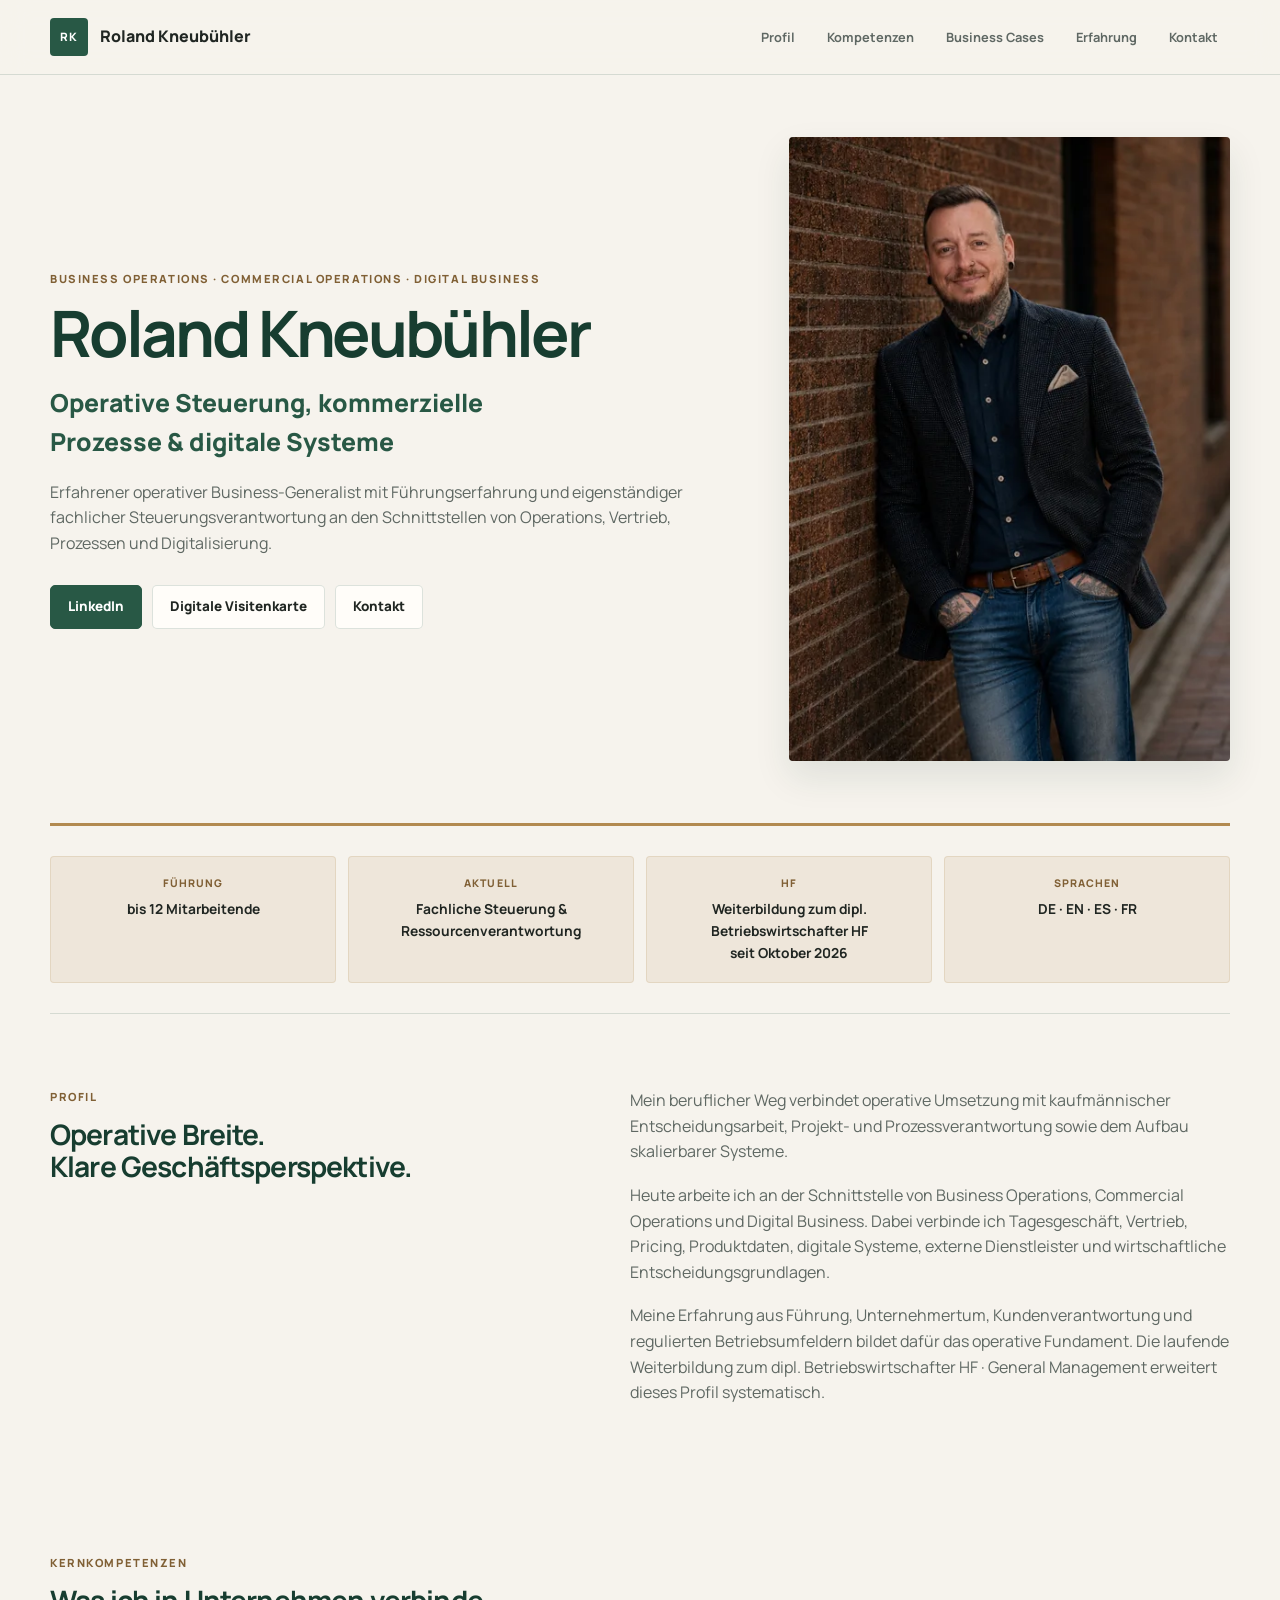
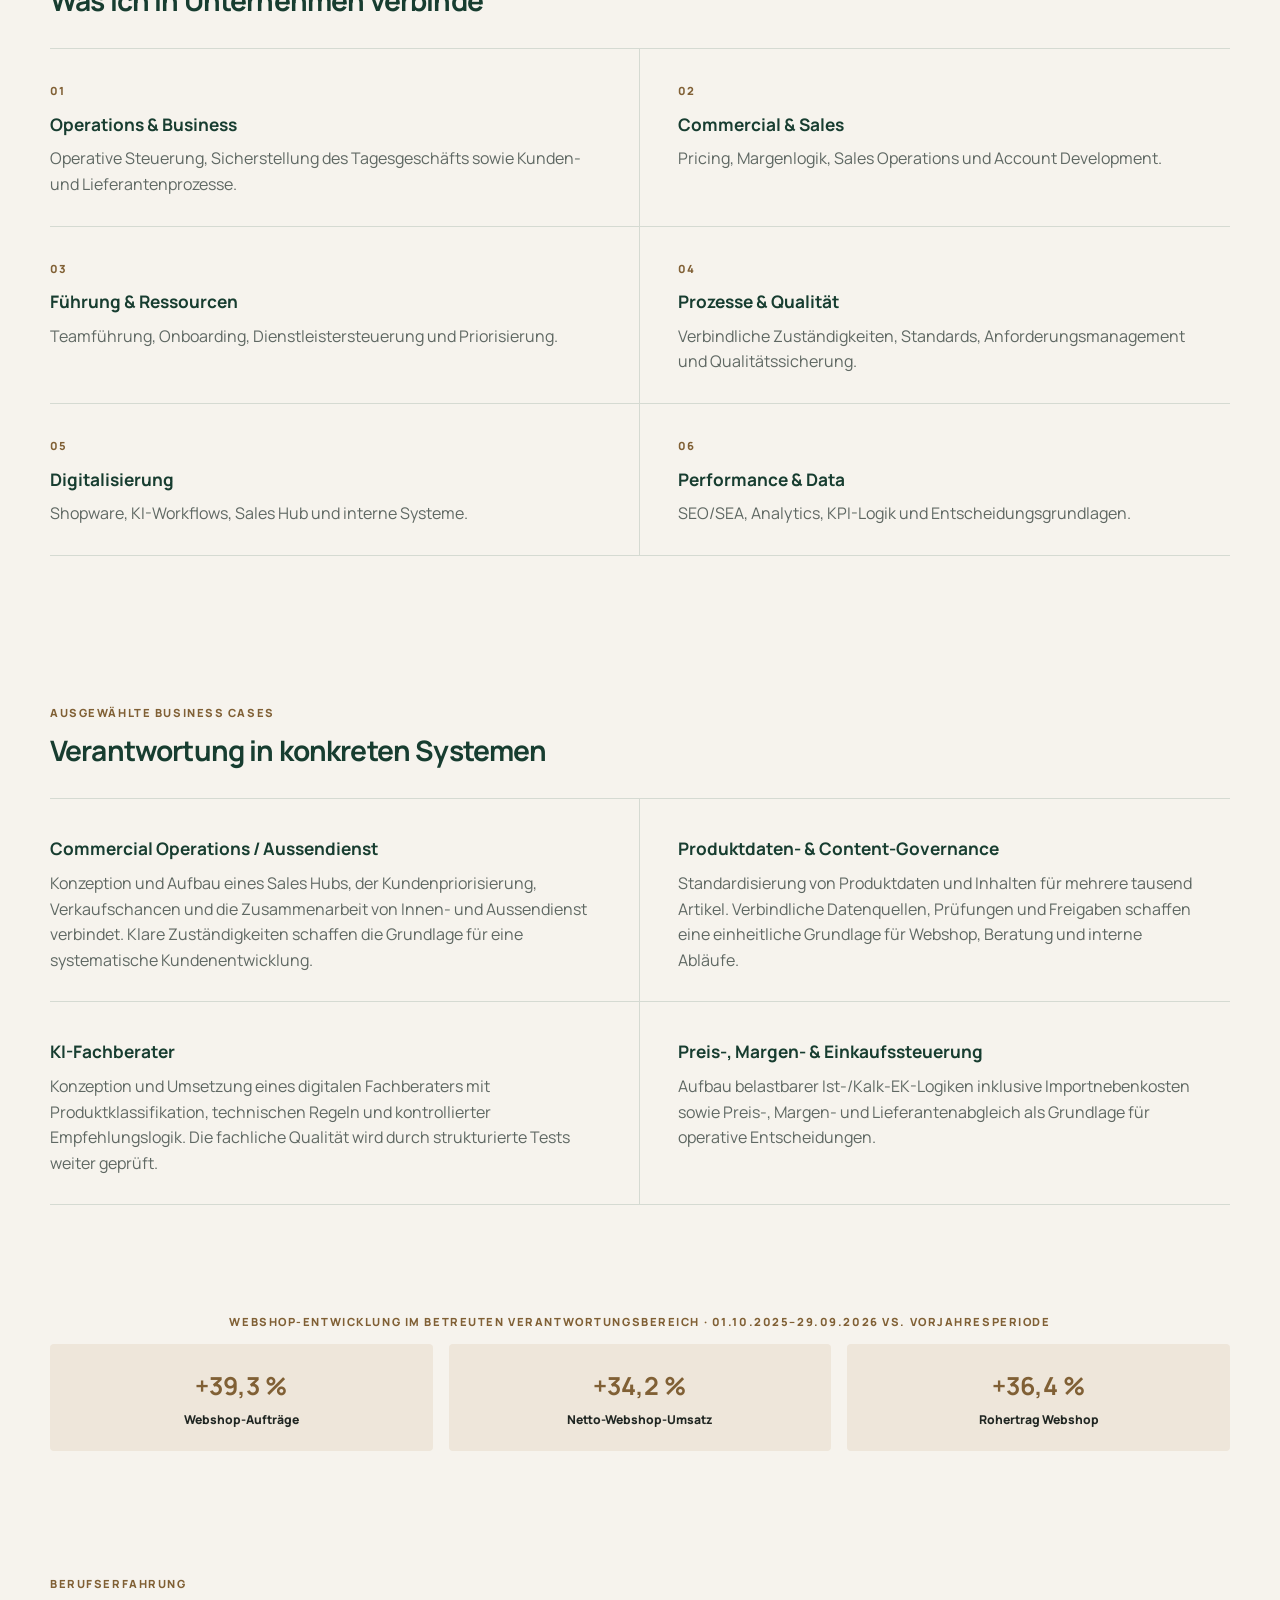
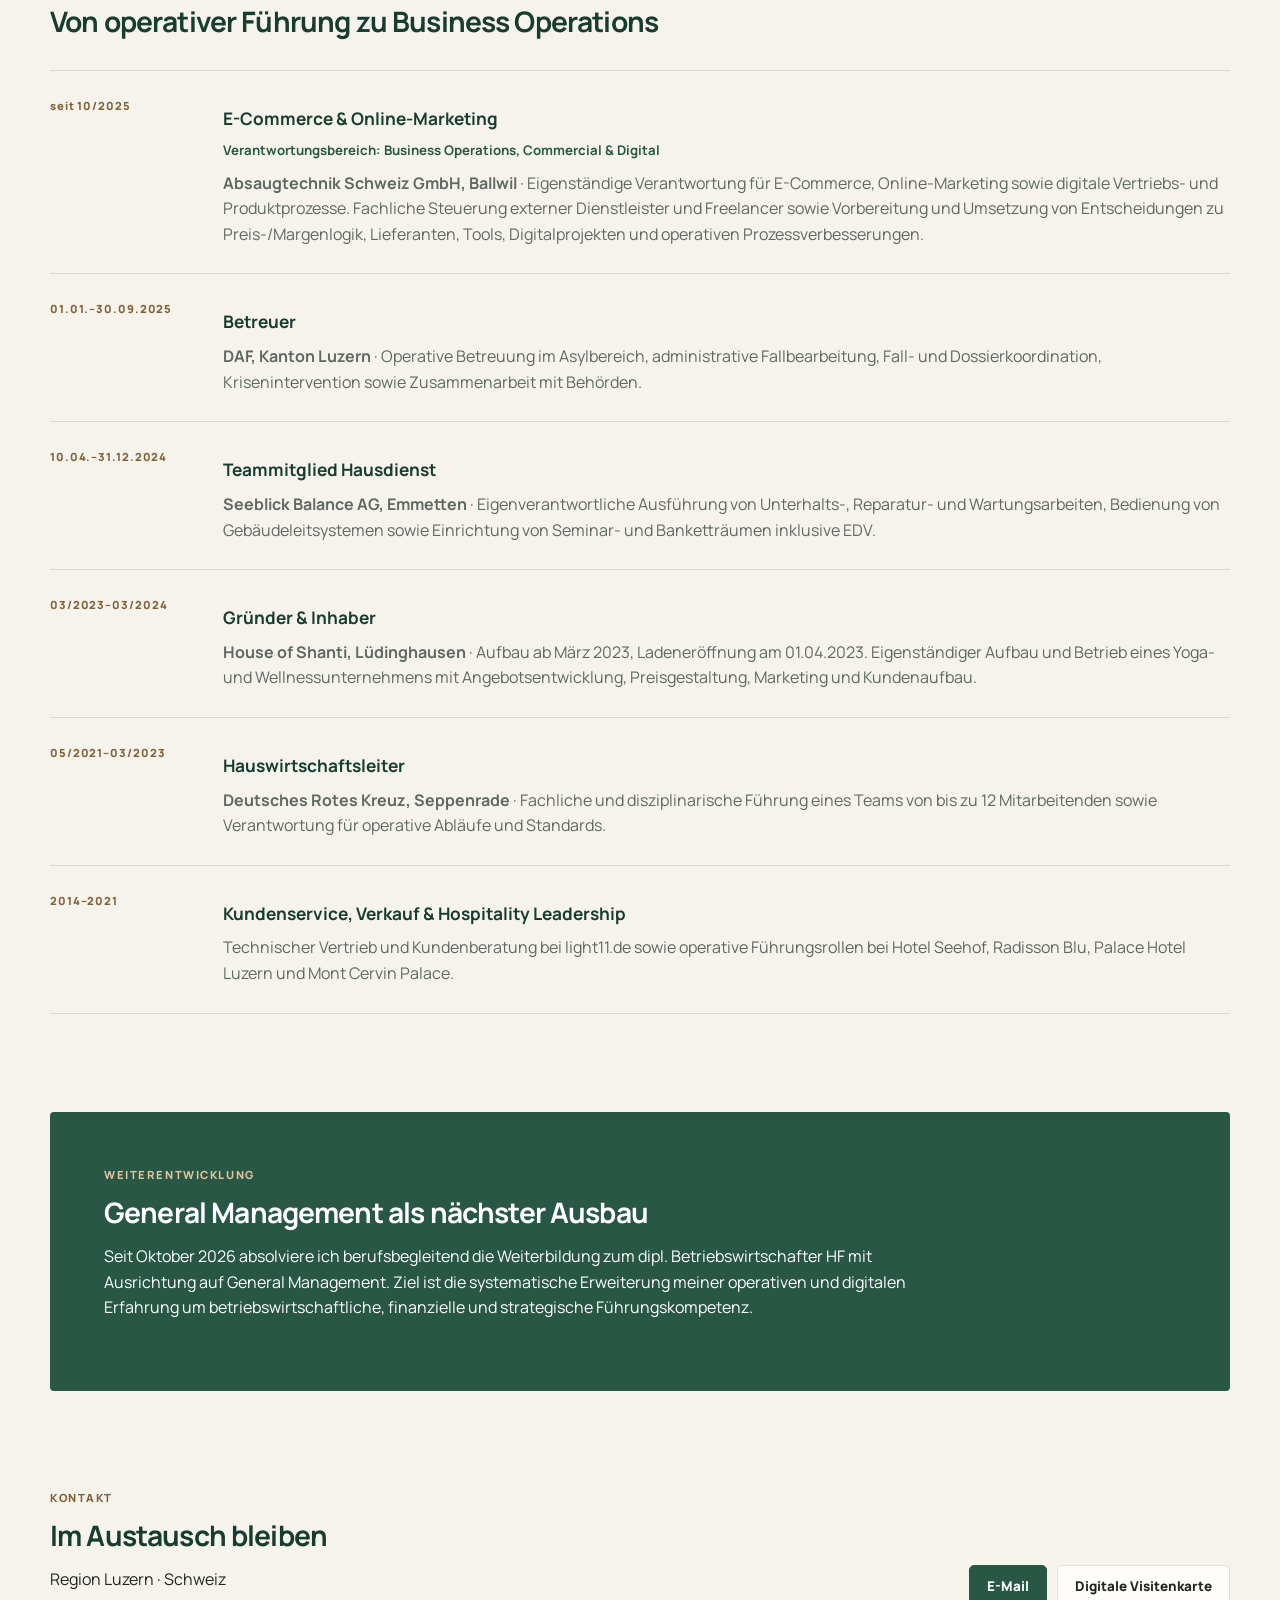
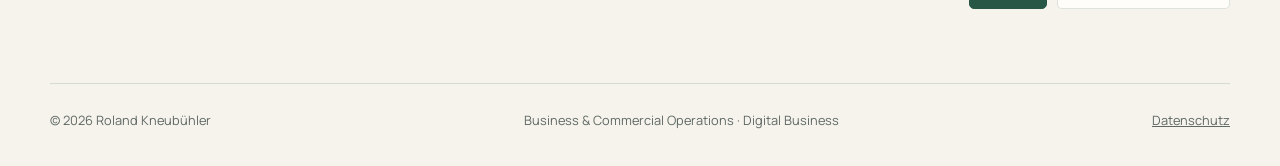
==== commit 22067b23: "Use founder and owner title for House of Shanti" ====
--- a/index.html
+++ b/index.html
@@ -1,2 +1,2 @@
 <!doctype html>
-<html lang="de-CH"><head><meta charset="utf-8"><meta name="viewport" content="width=device-width,initial-scale=1"><meta name="theme-color" content="#285845"><title>Roland Kneubühler | Business & Commercial Operations</title><meta name="description" content="Roland Kneubühler – Business & Commercial Operations. Operative Steuerung, kommerzielle Prozesse, Systeme, Digitalisierung und Führung."><link rel="canonical" href="https://roland-kneubuehler.ch/"><meta property="og:type" content="profile"><meta property="og:url" content="https://roland-kneubuehler.ch/"><meta property="og:site_name" content="Roland Kneubühler"><meta property="og:locale" content="de_CH"><meta property="og:title" content="Roland Kneubühler | Business & Commercial Operations"><meta property="og:description" content="Prozesse, Systeme & operative Verantwortung."><meta property="og:image" content="https://roland-kneubuehler.ch/portrait.jpg"><meta property="og:image:alt" content="Roland Kneubühler – Business & Commercial Operations"><meta name="twitter:card" content="summary_large_image"><meta name="twitter:title" content="Roland Kneubühler | Business & Commercial Operations"><meta name="twitter:description" content="Prozesse, Systeme & operative Verantwortung."><meta name="twitter:image" content="https://roland-kneubuehler.ch/portrait.jpg"><link rel="icon" type="image/svg+xml" href="/favicon.svg"><link rel="stylesheet" href="/home.css?v=20261012-4"><script type="application/ld+json">{"@context":"https://schema.org","@type":"Person","name":"Roland Kneubühler","url":"https://roland-kneubuehler.ch/","image":"https://roland-kneubuehler.ch/portrait.jpg","email":"mailto:r.kneubuehler@outlook.com","telephone":"+41 78 246 16 40","jobTitle":"Business & Commercial Operations","worksFor":{"@type":"Organization","name":"Absaugtechnik Schweiz GmbH","url":"https://www.absaugtechnik.ch/"},"sameAs":["https://www.linkedin.com/in/roland-kneubuehler"],"address":{"@type":"PostalAddress","addressLocality":"Hochdorf","addressRegion":"LU","addressCountry":"CH"},"knowsAbout":["Business Operations","Digital Commerce","E-Commerce","Prozessmanagement","Digitalisierung","Führung","Commercial Operations","Produktdaten","Performance & Data"]}</script></head><body><a class="skip-link" href="#inhalt">Zum Inhalt springen</a><header class="site-header"><nav class="navbar" aria-label="Hauptnavigation"><a class="brand" href="#start"><span class="brand-mark">RK</span><span>Roland Kneubühler</span></a><div class="nav-links"><a href="#profil">Profil</a><a href="#kompetenzen">Kompetenzen</a><a href="#cases">Business Cases</a><a href="#erfahrung">Erfahrung</a><a href="#kontakt">Kontakt</a></div></nav></header><main id="inhalt" class="page"><section id="start" class="hero"><div class="hero-copy"><p class="eyebrow">Business Operations · Commercial Operations · Digital Business</p><h1>Roland Kneubühler</h1><p class="hero-positioning">Operative Steuerung, kommerzielle Prozesse & digitale Systeme</p><p class="hero-intro">Erfahrener operativer Business-Generalist mit Führungserfahrung und eigenständiger fachlicher Steuerungsverantwortung an den Schnittstellen von Operations, Vertrieb, Prozessen und Digitalisierung.</p><div class="hero-actions"><a class="button primary" href="https://www.linkedin.com/in/roland-kneubuehler" target="_blank" rel="noopener">LinkedIn</a><a class="button secondary" href="/vcard/">Digitale Visitenkarte</a><a class="button secondary" href="mailto:r.kneubuehler@outlook.com">Kontakt</a></div></div><div class="hero-visual"><img src="/assets/images/portrait-800.webp" srcset="/assets/images/portrait-480.webp 480w, /assets/images/portrait-800.webp 800w, /assets/images/portrait-1200.webp 1200w" sizes="(max-width: 760px) min(440px, calc(100vw - 24px)), (max-width: 900px) 38vw, 440px" alt="Portrait von Roland Kneubühler" width="1414" height="2000" fetchpriority="high" decoding="async"></div></section><section class="facts"><div><span>Führung</span><strong>bis 12 Mitarbeitende</strong></div><div><span>Aktuell</span><strong>Fachliche Steuerung & Ressourcenverantwortung</strong></div><div><span>HF</span><strong>Weiterbildung zum dipl. Betriebswirtschafter HF<br>seit Oktober 2026</strong></div><div><span>Sprachen</span><strong>DE · EN · ES · FR</strong></div></section><section id="profil" class="section split-section"><div class="section-heading"><p class="section-label">Profil</p><h2><span class="heading-line">Operative Breite.</span> <span class="heading-line">Klare Geschäftsperspektive.</span></h2></div><div class="section-copy"><p>Mein beruflicher Weg verbindet operative Umsetzung mit kaufmännischer Entscheidungsarbeit, Projekt- und Prozessverantwortung sowie dem Aufbau skalierbarer Systeme.</p><p>Heute arbeite ich an der Schnittstelle von Business Operations, Commercial Operations und Digital Business. Dabei verbinde ich Tagesgeschäft, Vertrieb, Pricing, Produktdaten, digitale Systeme, externe Dienstleister und wirtschaftliche Entscheidungsgrundlagen.</p><p>Meine Erfahrung aus Führung, Unternehmertum, Kundenverantwortung und regulierten Betriebsumfeldern bildet dafür das operative Fundament. Die laufende Weiterbildung zum dipl. Betriebswirtschafter HF · General Management erweitert dieses Profil systematisch.</p></div></section><section id="kompetenzen" class="section"><div class="section-heading wide"><p class="section-label">Kernkompetenzen</p><h2>Was ich in Unternehmen verbinde</h2></div><div class="content-grid competency-grid"><article><span class="grid-index">01</span><h3>Operations & Business</h3><p>Operative Steuerung, Sicherstellung des Tagesgeschäfts sowie Kunden- und Lieferantenprozesse.</p></article><article><span class="grid-index">02</span><h3>Commercial & Sales</h3><p>Pricing, Margenlogik, Sales Operations und Account Development.</p></article><article><span class="grid-index">03</span><h3>Führung & Ressourcen</h3><p>Teamführung, Onboarding, Dienstleistersteuerung und Priorisierung.</p></article><article><span class="grid-index">04</span><h3>Prozesse & Qualität</h3><p>Verbindliche Zuständigkeiten, Standards, Anforderungsmanagement und Qualitätssicherung.</p></article><article><span class="grid-index">05</span><h3>Digitalisierung</h3><p>Shopware, KI-Workflows, Sales Hub und interne Systeme.</p></article><article><span class="grid-index">06</span><h3>Performance & Data</h3><p>SEO/SEA, Analytics, KPI-Logik und Entscheidungsgrundlagen.</p></article></div></section><section id="cases" class="section"><div class="section-heading wide"><p class="section-label">Ausgewählte Business Cases</p><h2>Verantwortung in konkreten Systemen</h2></div><div class="content-grid"><article><h3>Commercial Operations / Aussendienst</h3><p>Konzeption und Aufbau eines Sales Hubs, der Kundenpriorisierung, Verkaufschancen und die Zusammenarbeit von Innen- und Aussendienst verbindet. Klare Zuständigkeiten schaffen die Grundlage für eine systematische Kundenentwicklung.</p></article><article><h3>Produktdaten- & Content-Governance</h3><p>Standardisierung von Produktdaten und Inhalten für mehrere tausend Artikel. Verbindliche Datenquellen, Prüfungen und Freigaben schaffen eine einheitliche Grundlage für Webshop, Beratung und interne Abläufe.</p></article><article><h3>KI-Fachberater</h3><p>Konzeption und Umsetzung eines digitalen Fachberaters mit Produktklassifikation, technischen Regeln und kontrollierter Empfehlungslogik. Die fachliche Qualität wird durch strukturierte Tests weiter geprüft.</p></article><article><h3>Preis-, Margen- & Einkaufssteuerung</h3><p>Aufbau belastbarer Ist-/Kalk-EK-Logiken inklusive Importnebenkosten sowie Preis-, Margen- und Lieferantenabgleich als Grundlage für operative Entscheidungen.</p></article></div></section><section class="impact"><p class="section-label">Webshop-Entwicklung im betreuten Verantwortungsbereich · 01.10.2025–29.09.2026 vs. Vorjahresperiode</p><div class="impact-grid"><div><strong>+39,3 %</strong><span>Webshop-Aufträge</span></div><div><strong>+34,2 %</strong><span>Netto-Webshop-Umsatz</span></div><div><strong>+36,4 %</strong><span>Rohertrag Webshop</span></div></div></section><section id="erfahrung" class="section"><div class="section-heading wide"><p class="section-label">Berufserfahrung</p><h2>Von operativer Führung zu Business Operations</h2></div><div class="journey-list"><article><div class="journey-no">seit 10/2025</div><div><h3>E-Commerce & Online-Marketing</h3><p class="role-scope">Verantwortungsbereich: Business Operations, Commercial & Digital</p><p><strong>Absaugtechnik Schweiz GmbH, Ballwil</strong> · Eigenständige Verantwortung für E-Commerce, Online-Marketing sowie digitale Vertriebs- und Produktprozesse. Fachliche Steuerung externer Dienstleister und Freelancer sowie Vorbereitung und Umsetzung von Entscheidungen zu Preis-/Margenlogik, Lieferanten, Tools, Digitalprojekten und operativen Prozessverbesserungen.</p></div></article><article><div class="journey-no">01.01.–30.09.2025</div><div><h3>Betreuer</h3><p><strong>DAF, Kanton Luzern</strong> · Operative Betreuung im Asylbereich, administrative Fallbearbeitung, Fall- und Dossierkoordination, Krisenintervention sowie Zusammenarbeit mit Behörden.</p></div></article><article><div class="journey-no">10.04.–31.12.2024</div><div><h3>Teammitglied Hausdienst</h3><p><strong>Seeblick Balance AG, Emmetten</strong> · Eigenverantwortliche Ausführung von Unterhalts-, Reparatur- und Wartungsarbeiten, Bedienung von Gebäudeleitsystemen sowie Einrichtung von Seminar- und Banketträumen inklusive EDV.</p></div></article><article><div class="journey-no">03/2023–03/2024</div><div><h3>Gründer & Geschäftsführer</h3><p><strong>House of Shanti, Lüdinghausen</strong> · Aufbau ab März 2023, Ladeneröffnung am 01.04.2023. Eigenständiger Aufbau und Betrieb eines Yoga- und Wellnessunternehmens mit Angebotsentwicklung, Preisgestaltung, Marketing und Kundenaufbau.</p></div></article><article><div class="journey-no">05/2021–03/2023</div><div><h3>Hauswirtschaftsleiter</h3><p><strong>Deutsches Rotes Kreuz, Seppenrade</strong> · Fachliche und disziplinarische Führung eines Teams von bis zu 12 Mitarbeitenden sowie Verantwortung für operative Abläufe und Standards.</p></div></article><article><div class="journey-no">2014–2021</div><div><h3>Kundenservice, Verkauf & Hospitality Leadership</h3><p>Technischer Vertrieb und Kundenberatung bei light11.de sowie operative Führungsrollen bei Hotel Seehof, Radisson Blu, Palace Hotel Luzern und Mont Cervin Palace.</p></div></article></div></section><section class="section perspective"><div class="perspective-inner"><p class="section-label">Weiterentwicklung</p><h2>General Management als nächster Ausbau</h2><p>Seit Oktober 2026 absolviere ich berufsbegleitend die Weiterbildung zum dipl. Betriebswirtschafter HF mit Ausrichtung auf General Management. Ziel ist die systematische Erweiterung meiner operativen und digitalen Erfahrung um betriebswirtschaftliche, finanzielle und strategische Führungskompetenz.</p></div></section><section id="kontakt" class="section contact-section"><div><p class="section-label">Kontakt</p><h2>Im Austausch bleiben</h2><p>Region Luzern · Schweiz</p></div><div class="contact-actions"><a class="button primary" href="mailto:r.kneubuehler@outlook.com">E-Mail</a><a class="button secondary" href="/vcard/">Digitale Visitenkarte</a></div></section></main><footer class="page"><span>© 2026 Roland Kneubühler</span><span>Business & Commercial Operations · Digital Business</span><a href="/datenschutz">Datenschutz</a></footer></body></html>+<html lang="de-CH"><head><meta charset="utf-8"><meta name="viewport" content="width=device-width,initial-scale=1"><meta name="theme-color" content="#285845"><title>Roland Kneubühler | Business & Commercial Operations</title><meta name="description" content="Roland Kneubühler – Business & Commercial Operations. Operative Steuerung, kommerzielle Prozesse, Systeme, Digitalisierung und Führung."><link rel="canonical" href="https://roland-kneubuehler.ch/"><meta property="og:type" content="profile"><meta property="og:url" content="https://roland-kneubuehler.ch/"><meta property="og:site_name" content="Roland Kneubühler"><meta property="og:locale" content="de_CH"><meta property="og:title" content="Roland Kneubühler | Business & Commercial Operations"><meta property="og:description" content="Prozesse, Systeme & operative Verantwortung."><meta property="og:image" content="https://roland-kneubuehler.ch/portrait.jpg"><meta property="og:image:alt" content="Roland Kneubühler – Business & Commercial Operations"><meta name="twitter:card" content="summary_large_image"><meta name="twitter:title" content="Roland Kneubühler | Business & Commercial Operations"><meta name="twitter:description" content="Prozesse, Systeme & operative Verantwortung."><meta name="twitter:image" content="https://roland-kneubuehler.ch/portrait.jpg"><link rel="icon" type="image/svg+xml" href="/favicon.svg"><link rel="stylesheet" href="/home.css?v=20261012-4"><script type="application/ld+json">{"@context":"https://schema.org","@type":"Person","name":"Roland Kneubühler","url":"https://roland-kneubuehler.ch/","image":"https://roland-kneubuehler.ch/portrait.jpg","email":"mailto:r.kneubuehler@outlook.com","telephone":"+41 78 246 16 40","jobTitle":"Business & Commercial Operations","worksFor":{"@type":"Organization","name":"Absaugtechnik Schweiz GmbH","url":"https://www.absaugtechnik.ch/"},"sameAs":["https://www.linkedin.com/in/roland-kneubuehler"],"address":{"@type":"PostalAddress","addressLocality":"Hochdorf","addressRegion":"LU","addressCountry":"CH"},"knowsAbout":["Business Operations","Digital Commerce","E-Commerce","Prozessmanagement","Digitalisierung","Führung","Commercial Operations","Produktdaten","Performance & Data"]}</script></head><body><a class="skip-link" href="#inhalt">Zum Inhalt springen</a><header class="site-header"><nav class="navbar" aria-label="Hauptnavigation"><a class="brand" href="#start"><span class="brand-mark">RK</span><span>Roland Kneubühler</span></a><div class="nav-links"><a href="#profil">Profil</a><a href="#kompetenzen">Kompetenzen</a><a href="#cases">Business Cases</a><a href="#erfahrung">Erfahrung</a><a href="#kontakt">Kontakt</a></div></nav></header><main id="inhalt" class="page"><section id="start" class="hero"><div class="hero-copy"><p class="eyebrow">Business Operations · Commercial Operations · Digital Business</p><h1>Roland Kneubühler</h1><p class="hero-positioning">Operative Steuerung, kommerzielle Prozesse & digitale Systeme</p><p class="hero-intro">Erfahrener operativer Business-Generalist mit Führungserfahrung und eigenständiger fachlicher Steuerungsverantwortung an den Schnittstellen von Operations, Vertrieb, Prozessen und Digitalisierung.</p><div class="hero-actions"><a class="button primary" href="https://www.linkedin.com/in/roland-kneubuehler" target="_blank" rel="noopener">LinkedIn</a><a class="button secondary" href="/vcard/">Digitale Visitenkarte</a><a class="button secondary" href="mailto:r.kneubuehler@outlook.com">Kontakt</a></div></div><div class="hero-visual"><img src="/assets/images/portrait-800.webp" srcset="/assets/images/portrait-480.webp 480w, /assets/images/portrait-800.webp 800w, /assets/images/portrait-1200.webp 1200w" sizes="(max-width: 760px) min(440px, calc(100vw - 24px)), (max-width: 900px) 38vw, 440px" alt="Portrait von Roland Kneubühler" width="1414" height="2000" fetchpriority="high" decoding="async"></div></section><section class="facts"><div><span>Führung</span><strong>bis 12 Mitarbeitende</strong></div><div><span>Aktuell</span><strong>Fachliche Steuerung & Ressourcenverantwortung</strong></div><div><span>HF</span><strong>Weiterbildung zum dipl. Betriebswirtschafter HF<br>seit Oktober 2026</strong></div><div><span>Sprachen</span><strong>DE · EN · ES · FR</strong></div></section><section id="profil" class="section split-section"><div class="section-heading"><p class="section-label">Profil</p><h2><span class="heading-line">Operative Breite.</span> <span class="heading-line">Klare Geschäftsperspektive.</span></h2></div><div class="section-copy"><p>Mein beruflicher Weg verbindet operative Umsetzung mit kaufmännischer Entscheidungsarbeit, Projekt- und Prozessverantwortung sowie dem Aufbau skalierbarer Systeme.</p><p>Heute arbeite ich an der Schnittstelle von Business Operations, Commercial Operations und Digital Business. Dabei verbinde ich Tagesgeschäft, Vertrieb, Pricing, Produktdaten, digitale Systeme, externe Dienstleister und wirtschaftliche Entscheidungsgrundlagen.</p><p>Meine Erfahrung aus Führung, Unternehmertum, Kundenverantwortung und regulierten Betriebsumfeldern bildet dafür das operative Fundament. Die laufende Weiterbildung zum dipl. Betriebswirtschafter HF · General Management erweitert dieses Profil systematisch.</p></div></section><section id="kompetenzen" class="section"><div class="section-heading wide"><p class="section-label">Kernkompetenzen</p><h2>Was ich in Unternehmen verbinde</h2></div><div class="content-grid competency-grid"><article><span class="grid-index">01</span><h3>Operations & Business</h3><p>Operative Steuerung, Sicherstellung des Tagesgeschäfts sowie Kunden- und Lieferantenprozesse.</p></article><article><span class="grid-index">02</span><h3>Commercial & Sales</h3><p>Pricing, Margenlogik, Sales Operations und Account Development.</p></article><article><span class="grid-index">03</span><h3>Führung & Ressourcen</h3><p>Teamführung, Onboarding, Dienstleistersteuerung und Priorisierung.</p></article><article><span class="grid-index">04</span><h3>Prozesse & Qualität</h3><p>Verbindliche Zuständigkeiten, Standards, Anforderungsmanagement und Qualitätssicherung.</p></article><article><span class="grid-index">05</span><h3>Digitalisierung</h3><p>Shopware, KI-Workflows, Sales Hub und interne Systeme.</p></article><article><span class="grid-index">06</span><h3>Performance & Data</h3><p>SEO/SEA, Analytics, KPI-Logik und Entscheidungsgrundlagen.</p></article></div></section><section id="cases" class="section"><div class="section-heading wide"><p class="section-label">Ausgewählte Business Cases</p><h2>Verantwortung in konkreten Systemen</h2></div><div class="content-grid"><article><h3>Commercial Operations / Aussendienst</h3><p>Konzeption und Aufbau eines Sales Hubs, der Kundenpriorisierung, Verkaufschancen und die Zusammenarbeit von Innen- und Aussendienst verbindet. Klare Zuständigkeiten schaffen die Grundlage für eine systematische Kundenentwicklung.</p></article><article><h3>Produktdaten- & Content-Governance</h3><p>Standardisierung von Produktdaten und Inhalten für mehrere tausend Artikel. Verbindliche Datenquellen, Prüfungen und Freigaben schaffen eine einheitliche Grundlage für Webshop, Beratung und interne Abläufe.</p></article><article><h3>KI-Fachberater</h3><p>Konzeption und Umsetzung eines digitalen Fachberaters mit Produktklassifikation, technischen Regeln und kontrollierter Empfehlungslogik. Die fachliche Qualität wird durch strukturierte Tests weiter geprüft.</p></article><article><h3>Preis-, Margen- & Einkaufssteuerung</h3><p>Aufbau belastbarer Ist-/Kalk-EK-Logiken inklusive Importnebenkosten sowie Preis-, Margen- und Lieferantenabgleich als Grundlage für operative Entscheidungen.</p></article></div></section><section class="impact"><p class="section-label">Webshop-Entwicklung im betreuten Verantwortungsbereich · 01.10.2025–29.09.2026 vs. Vorjahresperiode</p><div class="impact-grid"><div><strong>+39,3 %</strong><span>Webshop-Aufträge</span></div><div><strong>+34,2 %</strong><span>Netto-Webshop-Umsatz</span></div><div><strong>+36,4 %</strong><span>Rohertrag Webshop</span></div></div></section><section id="erfahrung" class="section"><div class="section-heading wide"><p class="section-label">Berufserfahrung</p><h2>Von operativer Führung zu Business Operations</h2></div><div class="journey-list"><article><div class="journey-no">seit 10/2025</div><div><h3>E-Commerce & Online-Marketing</h3><p class="role-scope">Verantwortungsbereich: Business Operations, Commercial & Digital</p><p><strong>Absaugtechnik Schweiz GmbH, Ballwil</strong> · Eigenständige Verantwortung für E-Commerce, Online-Marketing sowie digitale Vertriebs- und Produktprozesse. Fachliche Steuerung externer Dienstleister und Freelancer sowie Vorbereitung und Umsetzung von Entscheidungen zu Preis-/Margenlogik, Lieferanten, Tools, Digitalprojekten und operativen Prozessverbesserungen.</p></div></article><article><div class="journey-no">01.01.–30.09.2025</div><div><h3>Betreuer</h3><p><strong>DAF, Kanton Luzern</strong> · Operative Betreuung im Asylbereich, administrative Fallbearbeitung, Fall- und Dossierkoordination, Krisenintervention sowie Zusammenarbeit mit Behörden.</p></div></article><article><div class="journey-no">10.04.–31.12.2024</div><div><h3>Teammitglied Hausdienst</h3><p><strong>Seeblick Balance AG, Emmetten</strong> · Eigenverantwortliche Ausführung von Unterhalts-, Reparatur- und Wartungsarbeiten, Bedienung von Gebäudeleitsystemen sowie Einrichtung von Seminar- und Banketträumen inklusive EDV.</p></div></article><article><div class="journey-no">03/2023–03/2024</div><div><h3>Gründer & Inhaber</h3><p><strong>House of Shanti, Lüdinghausen</strong> · Aufbau ab März 2023, Ladeneröffnung am 01.04.2023. Eigenständiger Aufbau und Betrieb eines Yoga- und Wellnessunternehmens mit Angebotsentwicklung, Preisgestaltung, Marketing und Kundenaufbau.</p></div></article><article><div class="journey-no">05/2021–03/2023</div><div><h3>Hauswirtschaftsleiter</h3><p><strong>Deutsches Rotes Kreuz, Seppenrade</strong> · Fachliche und disziplinarische Führung eines Teams von bis zu 12 Mitarbeitenden sowie Verantwortung für operative Abläufe und Standards.</p></div></article><article><div class="journey-no">2014–2021</div><div><h3>Kundenservice, Verkauf & Hospitality Leadership</h3><p>Technischer Vertrieb und Kundenberatung bei light11.de sowie operative Führungsrollen bei Hotel Seehof, Radisson Blu, Palace Hotel Luzern und Mont Cervin Palace.</p></div></article></div></section><section class="section perspective"><div class="perspective-inner"><p class="section-label">Weiterentwicklung</p><h2>General Management als nächster Ausbau</h2><p>Seit Oktober 2026 absolviere ich berufsbegleitend die Weiterbildung zum dipl. Betriebswirtschafter HF mit Ausrichtung auf General Management. Ziel ist die systematische Erweiterung meiner operativen und digitalen Erfahrung um betriebswirtschaftliche, finanzielle und strategische Führungskompetenz.</p></div></section><section id="kontakt" class="section contact-section"><div><p class="section-label">Kontakt</p><h2>Im Austausch bleiben</h2><p>Region Luzern · Schweiz</p></div><div class="contact-actions"><a class="button primary" href="mailto:r.kneubuehler@outlook.com">E-Mail</a><a class="button secondary" href="/vcard/">Digitale Visitenkarte</a></div></section></main><footer class="page"><span>© 2026 Roland Kneubühler</span><span>Business & Commercial Operations · Digital Business</span><a href="/datenschutz">Datenschutz</a></footer></body></html>
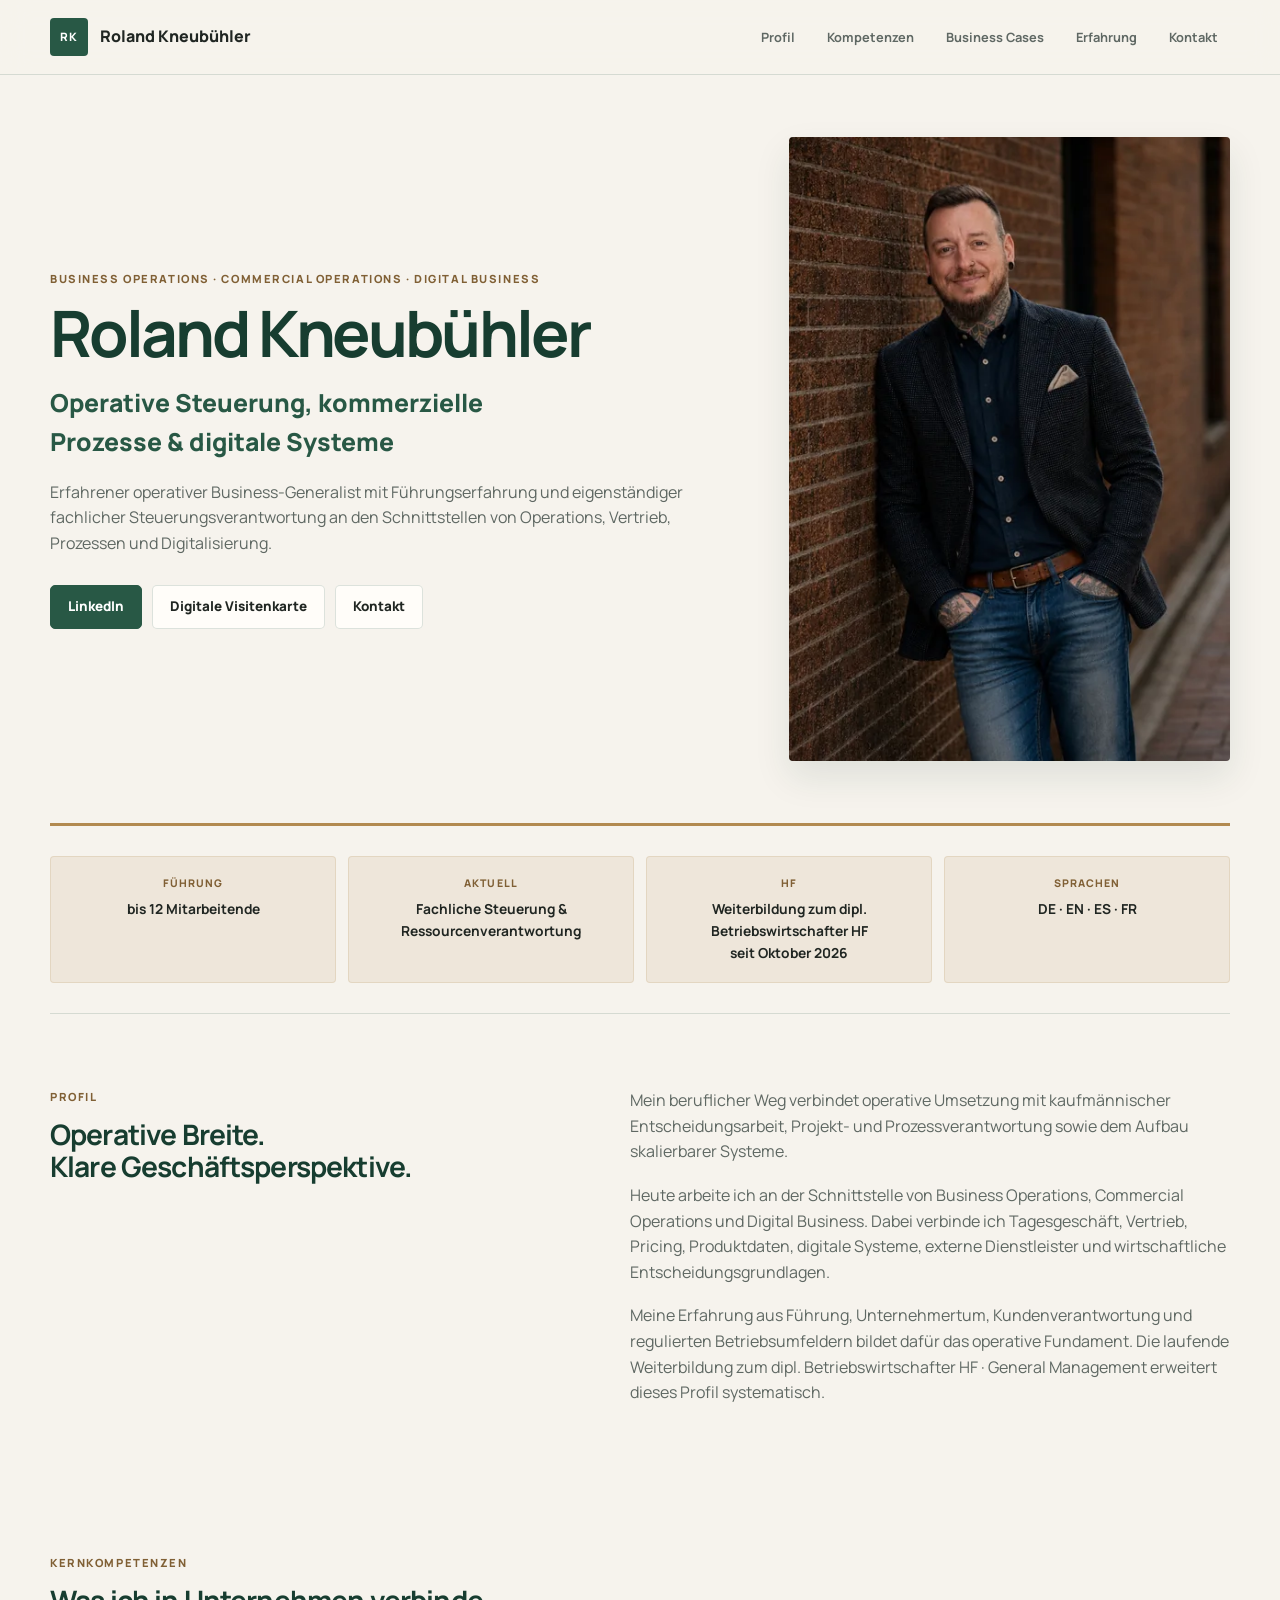
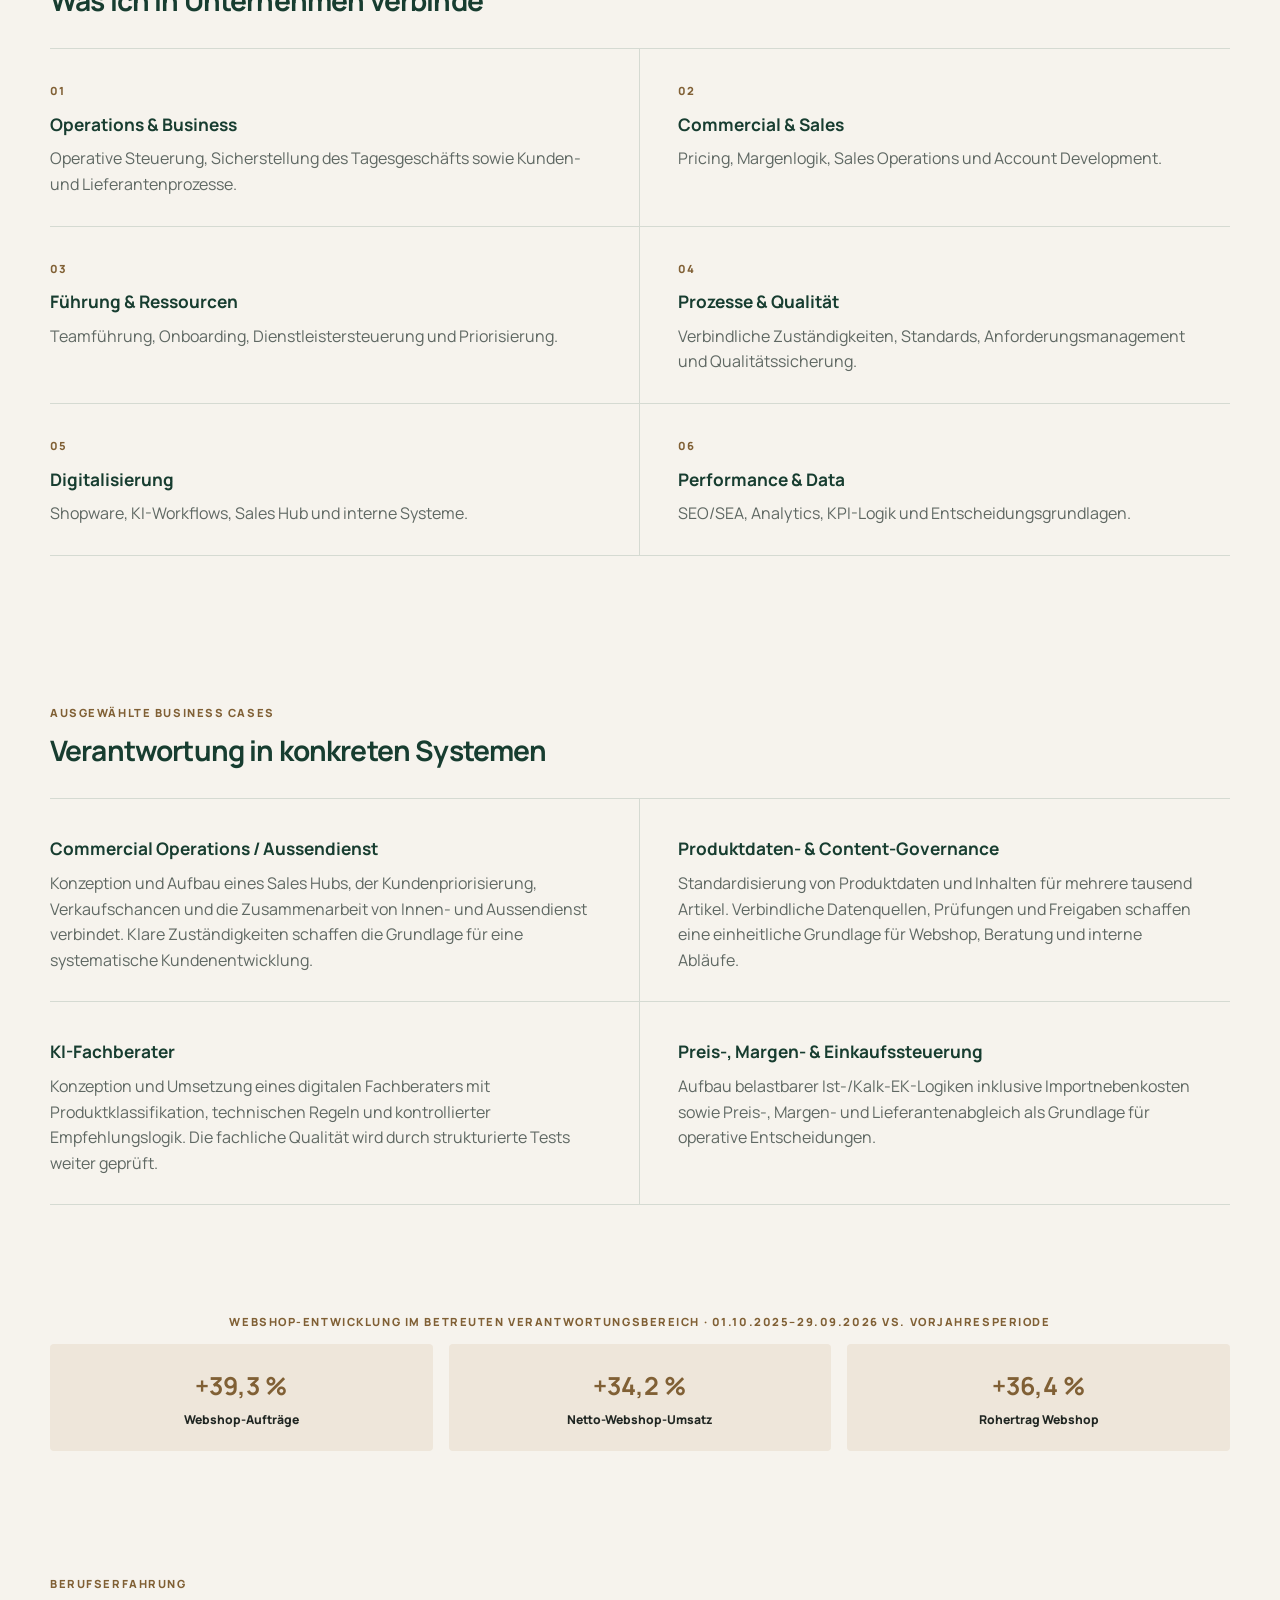
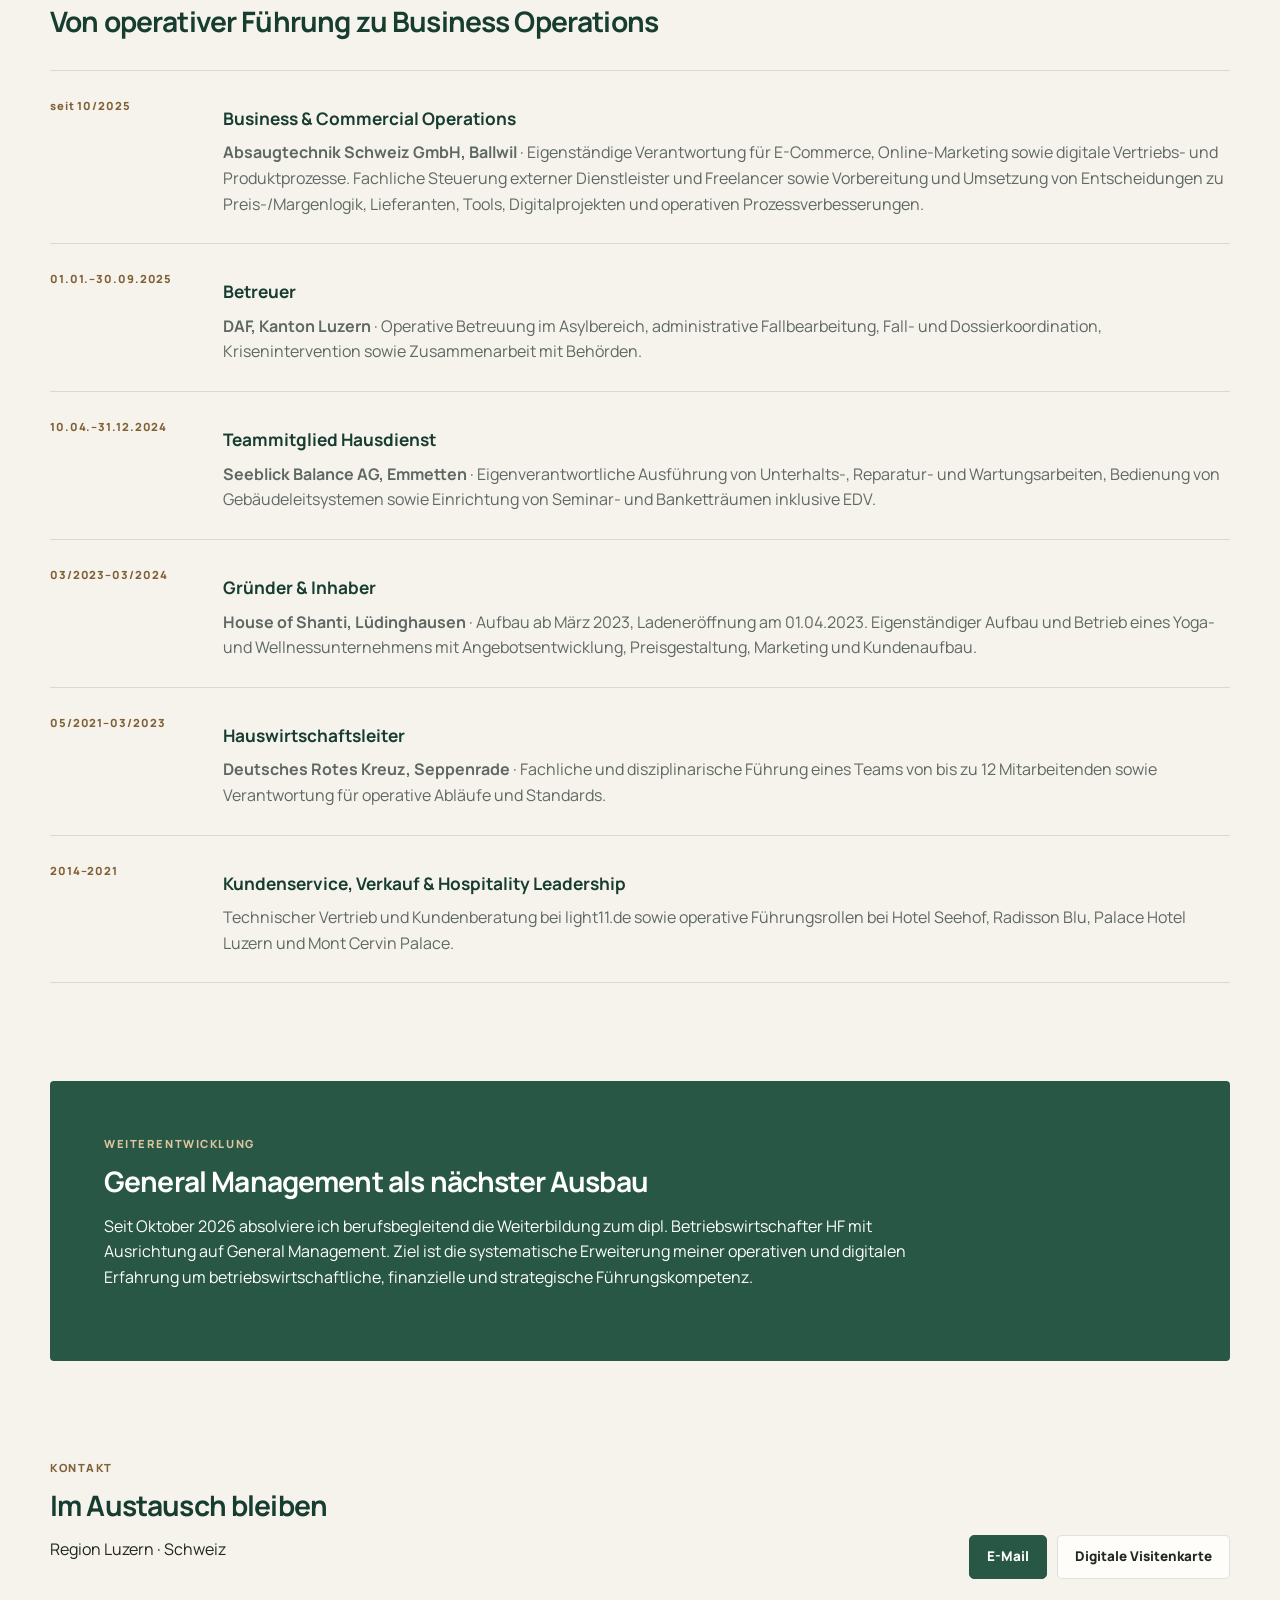
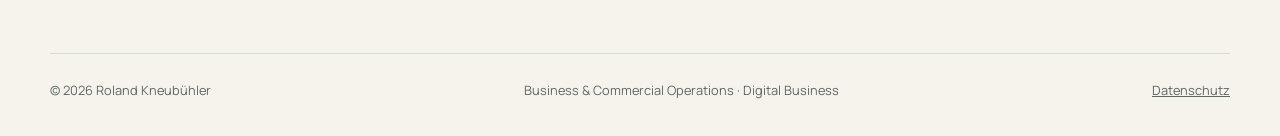
==== commit 837c78a4: "Use agreed Business & Commercial Operations role title" ====
--- a/index.html
+++ b/index.html
@@ -1,2 +1,2 @@
 <!doctype html>
-<html lang="de-CH"><head><meta charset="utf-8"><meta name="viewport" content="width=device-width,initial-scale=1"><meta name="theme-color" content="#285845"><title>Roland Kneubühler | Business & Commercial Operations</title><meta name="description" content="Roland Kneubühler – Business & Commercial Operations. Operative Steuerung, kommerzielle Prozesse, Systeme, Digitalisierung und Führung."><link rel="canonical" href="https://roland-kneubuehler.ch/"><meta property="og:type" content="profile"><meta property="og:url" content="https://roland-kneubuehler.ch/"><meta property="og:site_name" content="Roland Kneubühler"><meta property="og:locale" content="de_CH"><meta property="og:title" content="Roland Kneubühler | Business & Commercial Operations"><meta property="og:description" content="Prozesse, Systeme & operative Verantwortung."><meta property="og:image" content="https://roland-kneubuehler.ch/portrait.jpg"><meta property="og:image:alt" content="Roland Kneubühler – Business & Commercial Operations"><meta name="twitter:card" content="summary_large_image"><meta name="twitter:title" content="Roland Kneubühler | Business & Commercial Operations"><meta name="twitter:description" content="Prozesse, Systeme & operative Verantwortung."><meta name="twitter:image" content="https://roland-kneubuehler.ch/portrait.jpg"><link rel="icon" type="image/svg+xml" href="/favicon.svg"><link rel="stylesheet" href="/home.css?v=20261012-4"><script type="application/ld+json">{"@context":"https://schema.org","@type":"Person","name":"Roland Kneubühler","url":"https://roland-kneubuehler.ch/","image":"https://roland-kneubuehler.ch/portrait.jpg","email":"mailto:r.kneubuehler@outlook.com","telephone":"+41 78 246 16 40","jobTitle":"Business & Commercial Operations","worksFor":{"@type":"Organization","name":"Absaugtechnik Schweiz GmbH","url":"https://www.absaugtechnik.ch/"},"sameAs":["https://www.linkedin.com/in/roland-kneubuehler"],"address":{"@type":"PostalAddress","addressLocality":"Hochdorf","addressRegion":"LU","addressCountry":"CH"},"knowsAbout":["Business Operations","Digital Commerce","E-Commerce","Prozessmanagement","Digitalisierung","Führung","Commercial Operations","Produktdaten","Performance & Data"]}</script></head><body><a class="skip-link" href="#inhalt">Zum Inhalt springen</a><header class="site-header"><nav class="navbar" aria-label="Hauptnavigation"><a class="brand" href="#start"><span class="brand-mark">RK</span><span>Roland Kneubühler</span></a><div class="nav-links"><a href="#profil">Profil</a><a href="#kompetenzen">Kompetenzen</a><a href="#cases">Business Cases</a><a href="#erfahrung">Erfahrung</a><a href="#kontakt">Kontakt</a></div></nav></header><main id="inhalt" class="page"><section id="start" class="hero"><div class="hero-copy"><p class="eyebrow">Business Operations · Commercial Operations · Digital Business</p><h1>Roland Kneubühler</h1><p class="hero-positioning">Operative Steuerung, kommerzielle Prozesse & digitale Systeme</p><p class="hero-intro">Erfahrener operativer Business-Generalist mit Führungserfahrung und eigenständiger fachlicher Steuerungsverantwortung an den Schnittstellen von Operations, Vertrieb, Prozessen und Digitalisierung.</p><div class="hero-actions"><a class="button primary" href="https://www.linkedin.com/in/roland-kneubuehler" target="_blank" rel="noopener">LinkedIn</a><a class="button secondary" href="/vcard/">Digitale Visitenkarte</a><a class="button secondary" href="mailto:r.kneubuehler@outlook.com">Kontakt</a></div></div><div class="hero-visual"><img src="/assets/images/portrait-800.webp" srcset="/assets/images/portrait-480.webp 480w, /assets/images/portrait-800.webp 800w, /assets/images/portrait-1200.webp 1200w" sizes="(max-width: 760px) min(440px, calc(100vw - 24px)), (max-width: 900px) 38vw, 440px" alt="Portrait von Roland Kneubühler" width="1414" height="2000" fetchpriority="high" decoding="async"></div></section><section class="facts"><div><span>Führung</span><strong>bis 12 Mitarbeitende</strong></div><div><span>Aktuell</span><strong>Fachliche Steuerung & Ressourcenverantwortung</strong></div><div><span>HF</span><strong>Weiterbildung zum dipl. Betriebswirtschafter HF<br>seit Oktober 2026</strong></div><div><span>Sprachen</span><strong>DE · EN · ES · FR</strong></div></section><section id="profil" class="section split-section"><div class="section-heading"><p class="section-label">Profil</p><h2><span class="heading-line">Operative Breite.</span> <span class="heading-line">Klare Geschäftsperspektive.</span></h2></div><div class="section-copy"><p>Mein beruflicher Weg verbindet operative Umsetzung mit kaufmännischer Entscheidungsarbeit, Projekt- und Prozessverantwortung sowie dem Aufbau skalierbarer Systeme.</p><p>Heute arbeite ich an der Schnittstelle von Business Operations, Commercial Operations und Digital Business. Dabei verbinde ich Tagesgeschäft, Vertrieb, Pricing, Produktdaten, digitale Systeme, externe Dienstleister und wirtschaftliche Entscheidungsgrundlagen.</p><p>Meine Erfahrung aus Führung, Unternehmertum, Kundenverantwortung und regulierten Betriebsumfeldern bildet dafür das operative Fundament. Die laufende Weiterbildung zum dipl. Betriebswirtschafter HF · General Management erweitert dieses Profil systematisch.</p></div></section><section id="kompetenzen" class="section"><div class="section-heading wide"><p class="section-label">Kernkompetenzen</p><h2>Was ich in Unternehmen verbinde</h2></div><div class="content-grid competency-grid"><article><span class="grid-index">01</span><h3>Operations & Business</h3><p>Operative Steuerung, Sicherstellung des Tagesgeschäfts sowie Kunden- und Lieferantenprozesse.</p></article><article><span class="grid-index">02</span><h3>Commercial & Sales</h3><p>Pricing, Margenlogik, Sales Operations und Account Development.</p></article><article><span class="grid-index">03</span><h3>Führung & Ressourcen</h3><p>Teamführung, Onboarding, Dienstleistersteuerung und Priorisierung.</p></article><article><span class="grid-index">04</span><h3>Prozesse & Qualität</h3><p>Verbindliche Zuständigkeiten, Standards, Anforderungsmanagement und Qualitätssicherung.</p></article><article><span class="grid-index">05</span><h3>Digitalisierung</h3><p>Shopware, KI-Workflows, Sales Hub und interne Systeme.</p></article><article><span class="grid-index">06</span><h3>Performance & Data</h3><p>SEO/SEA, Analytics, KPI-Logik und Entscheidungsgrundlagen.</p></article></div></section><section id="cases" class="section"><div class="section-heading wide"><p class="section-label">Ausgewählte Business Cases</p><h2>Verantwortung in konkreten Systemen</h2></div><div class="content-grid"><article><h3>Commercial Operations / Aussendienst</h3><p>Konzeption und Aufbau eines Sales Hubs, der Kundenpriorisierung, Verkaufschancen und die Zusammenarbeit von Innen- und Aussendienst verbindet. Klare Zuständigkeiten schaffen die Grundlage für eine systematische Kundenentwicklung.</p></article><article><h3>Produktdaten- & Content-Governance</h3><p>Standardisierung von Produktdaten und Inhalten für mehrere tausend Artikel. Verbindliche Datenquellen, Prüfungen und Freigaben schaffen eine einheitliche Grundlage für Webshop, Beratung und interne Abläufe.</p></article><article><h3>KI-Fachberater</h3><p>Konzeption und Umsetzung eines digitalen Fachberaters mit Produktklassifikation, technischen Regeln und kontrollierter Empfehlungslogik. Die fachliche Qualität wird durch strukturierte Tests weiter geprüft.</p></article><article><h3>Preis-, Margen- & Einkaufssteuerung</h3><p>Aufbau belastbarer Ist-/Kalk-EK-Logiken inklusive Importnebenkosten sowie Preis-, Margen- und Lieferantenabgleich als Grundlage für operative Entscheidungen.</p></article></div></section><section class="impact"><p class="section-label">Webshop-Entwicklung im betreuten Verantwortungsbereich · 01.10.2025–29.09.2026 vs. Vorjahresperiode</p><div class="impact-grid"><div><strong>+39,3 %</strong><span>Webshop-Aufträge</span></div><div><strong>+34,2 %</strong><span>Netto-Webshop-Umsatz</span></div><div><strong>+36,4 %</strong><span>Rohertrag Webshop</span></div></div></section><section id="erfahrung" class="section"><div class="section-heading wide"><p class="section-label">Berufserfahrung</p><h2>Von operativer Führung zu Business Operations</h2></div><div class="journey-list"><article><div class="journey-no">seit 10/2025</div><div><h3>E-Commerce & Online-Marketing</h3><p class="role-scope">Verantwortungsbereich: Business Operations, Commercial & Digital</p><p><strong>Absaugtechnik Schweiz GmbH, Ballwil</strong> · Eigenständige Verantwortung für E-Commerce, Online-Marketing sowie digitale Vertriebs- und Produktprozesse. Fachliche Steuerung externer Dienstleister und Freelancer sowie Vorbereitung und Umsetzung von Entscheidungen zu Preis-/Margenlogik, Lieferanten, Tools, Digitalprojekten und operativen Prozessverbesserungen.</p></div></article><article><div class="journey-no">01.01.–30.09.2025</div><div><h3>Betreuer</h3><p><strong>DAF, Kanton Luzern</strong> · Operative Betreuung im Asylbereich, administrative Fallbearbeitung, Fall- und Dossierkoordination, Krisenintervention sowie Zusammenarbeit mit Behörden.</p></div></article><article><div class="journey-no">10.04.–31.12.2024</div><div><h3>Teammitglied Hausdienst</h3><p><strong>Seeblick Balance AG, Emmetten</strong> · Eigenverantwortliche Ausführung von Unterhalts-, Reparatur- und Wartungsarbeiten, Bedienung von Gebäudeleitsystemen sowie Einrichtung von Seminar- und Banketträumen inklusive EDV.</p></div></article><article><div class="journey-no">03/2023–03/2024</div><div><h3>Gründer & Inhaber</h3><p><strong>House of Shanti, Lüdinghausen</strong> · Aufbau ab März 2023, Ladeneröffnung am 01.04.2023. Eigenständiger Aufbau und Betrieb eines Yoga- und Wellnessunternehmens mit Angebotsentwicklung, Preisgestaltung, Marketing und Kundenaufbau.</p></div></article><article><div class="journey-no">05/2021–03/2023</div><div><h3>Hauswirtschaftsleiter</h3><p><strong>Deutsches Rotes Kreuz, Seppenrade</strong> · Fachliche und disziplinarische Führung eines Teams von bis zu 12 Mitarbeitenden sowie Verantwortung für operative Abläufe und Standards.</p></div></article><article><div class="journey-no">2014–2021</div><div><h3>Kundenservice, Verkauf & Hospitality Leadership</h3><p>Technischer Vertrieb und Kundenberatung bei light11.de sowie operative Führungsrollen bei Hotel Seehof, Radisson Blu, Palace Hotel Luzern und Mont Cervin Palace.</p></div></article></div></section><section class="section perspective"><div class="perspective-inner"><p class="section-label">Weiterentwicklung</p><h2>General Management als nächster Ausbau</h2><p>Seit Oktober 2026 absolviere ich berufsbegleitend die Weiterbildung zum dipl. Betriebswirtschafter HF mit Ausrichtung auf General Management. Ziel ist die systematische Erweiterung meiner operativen und digitalen Erfahrung um betriebswirtschaftliche, finanzielle und strategische Führungskompetenz.</p></div></section><section id="kontakt" class="section contact-section"><div><p class="section-label">Kontakt</p><h2>Im Austausch bleiben</h2><p>Region Luzern · Schweiz</p></div><div class="contact-actions"><a class="button primary" href="mailto:r.kneubuehler@outlook.com">E-Mail</a><a class="button secondary" href="/vcard/">Digitale Visitenkarte</a></div></section></main><footer class="page"><span>© 2026 Roland Kneubühler</span><span>Business & Commercial Operations · Digital Business</span><a href="/datenschutz">Datenschutz</a></footer></body></html>+<html lang="de-CH"><head><meta charset="utf-8"><meta name="viewport" content="width=device-width,initial-scale=1"><meta name="theme-color" content="#285845"><title>Roland Kneubühler | Business & Commercial Operations</title><meta name="description" content="Roland Kneubühler – Business & Commercial Operations. Operative Steuerung, kommerzielle Prozesse, Systeme, Digitalisierung und Führung."><link rel="canonical" href="https://roland-kneubuehler.ch/"><meta property="og:type" content="profile"><meta property="og:url" content="https://roland-kneubuehler.ch/"><meta property="og:site_name" content="Roland Kneubühler"><meta property="og:locale" content="de_CH"><meta property="og:title" content="Roland Kneubühler | Business & Commercial Operations"><meta property="og:description" content="Prozesse, Systeme & operative Verantwortung."><meta property="og:image" content="https://roland-kneubuehler.ch/portrait.jpg"><meta property="og:image:alt" content="Roland Kneubühler – Business & Commercial Operations"><meta name="twitter:card" content="summary_large_image"><meta name="twitter:title" content="Roland Kneubühler | Business & Commercial Operations"><meta name="twitter:description" content="Prozesse, Systeme & operative Verantwortung."><meta name="twitter:image" content="https://roland-kneubuehler.ch/portrait.jpg"><link rel="icon" type="image/svg+xml" href="/favicon.svg"><link rel="stylesheet" href="/home.css?v=20261012-4"><script type="application/ld+json">{"@context":"https://schema.org","@type":"Person","name":"Roland Kneubühler","url":"https://roland-kneubuehler.ch/","image":"https://roland-kneubuehler.ch/portrait.jpg","email":"mailto:r.kneubuehler@outlook.com","telephone":"+41 78 246 16 40","jobTitle":"Business & Commercial Operations","worksFor":{"@type":"Organization","name":"Absaugtechnik Schweiz GmbH","url":"https://www.absaugtechnik.ch/"},"sameAs":["https://www.linkedin.com/in/roland-kneubuehler"],"address":{"@type":"PostalAddress","addressLocality":"Hochdorf","addressRegion":"LU","addressCountry":"CH"},"knowsAbout":["Business Operations","Digital Commerce","E-Commerce","Prozessmanagement","Digitalisierung","Führung","Commercial Operations","Produktdaten","Performance & Data"]}</script></head><body><a class="skip-link" href="#inhalt">Zum Inhalt springen</a><header class="site-header"><nav class="navbar" aria-label="Hauptnavigation"><a class="brand" href="#start"><span class="brand-mark">RK</span><span>Roland Kneubühler</span></a><div class="nav-links"><a href="#profil">Profil</a><a href="#kompetenzen">Kompetenzen</a><a href="#cases">Business Cases</a><a href="#erfahrung">Erfahrung</a><a href="#kontakt">Kontakt</a></div></nav></header><main id="inhalt" class="page"><section id="start" class="hero"><div class="hero-copy"><p class="eyebrow">Business Operations · Commercial Operations · Digital Business</p><h1>Roland Kneubühler</h1><p class="hero-positioning">Operative Steuerung, kommerzielle Prozesse & digitale Systeme</p><p class="hero-intro">Erfahrener operativer Business-Generalist mit Führungserfahrung und eigenständiger fachlicher Steuerungsverantwortung an den Schnittstellen von Operations, Vertrieb, Prozessen und Digitalisierung.</p><div class="hero-actions"><a class="button primary" href="https://www.linkedin.com/in/roland-kneubuehler" target="_blank" rel="noopener">LinkedIn</a><a class="button secondary" href="/vcard/">Digitale Visitenkarte</a><a class="button secondary" href="mailto:r.kneubuehler@outlook.com">Kontakt</a></div></div><div class="hero-visual"><img src="/assets/images/portrait-800.webp" srcset="/assets/images/portrait-480.webp 480w, /assets/images/portrait-800.webp 800w, /assets/images/portrait-1200.webp 1200w" sizes="(max-width: 760px) min(440px, calc(100vw - 24px)), (max-width: 900px) 38vw, 440px" alt="Portrait von Roland Kneubühler" width="1414" height="2000" fetchpriority="high" decoding="async"></div></section><section class="facts"><div><span>Führung</span><strong>bis 12 Mitarbeitende</strong></div><div><span>Aktuell</span><strong>Fachliche Steuerung & Ressourcenverantwortung</strong></div><div><span>HF</span><strong>Weiterbildung zum dipl. Betriebswirtschafter HF<br>seit Oktober 2026</strong></div><div><span>Sprachen</span><strong>DE · EN · ES · FR</strong></div></section><section id="profil" class="section split-section"><div class="section-heading"><p class="section-label">Profil</p><h2><span class="heading-line">Operative Breite.</span> <span class="heading-line">Klare Geschäftsperspektive.</span></h2></div><div class="section-copy"><p>Mein beruflicher Weg verbindet operative Umsetzung mit kaufmännischer Entscheidungsarbeit, Projekt- und Prozessverantwortung sowie dem Aufbau skalierbarer Systeme.</p><p>Heute arbeite ich an der Schnittstelle von Business Operations, Commercial Operations und Digital Business. Dabei verbinde ich Tagesgeschäft, Vertrieb, Pricing, Produktdaten, digitale Systeme, externe Dienstleister und wirtschaftliche Entscheidungsgrundlagen.</p><p>Meine Erfahrung aus Führung, Unternehmertum, Kundenverantwortung und regulierten Betriebsumfeldern bildet dafür das operative Fundament. Die laufende Weiterbildung zum dipl. Betriebswirtschafter HF · General Management erweitert dieses Profil systematisch.</p></div></section><section id="kompetenzen" class="section"><div class="section-heading wide"><p class="section-label">Kernkompetenzen</p><h2>Was ich in Unternehmen verbinde</h2></div><div class="content-grid competency-grid"><article><span class="grid-index">01</span><h3>Operations & Business</h3><p>Operative Steuerung, Sicherstellung des Tagesgeschäfts sowie Kunden- und Lieferantenprozesse.</p></article><article><span class="grid-index">02</span><h3>Commercial & Sales</h3><p>Pricing, Margenlogik, Sales Operations und Account Development.</p></article><article><span class="grid-index">03</span><h3>Führung & Ressourcen</h3><p>Teamführung, Onboarding, Dienstleistersteuerung und Priorisierung.</p></article><article><span class="grid-index">04</span><h3>Prozesse & Qualität</h3><p>Verbindliche Zuständigkeiten, Standards, Anforderungsmanagement und Qualitätssicherung.</p></article><article><span class="grid-index">05</span><h3>Digitalisierung</h3><p>Shopware, KI-Workflows, Sales Hub und interne Systeme.</p></article><article><span class="grid-index">06</span><h3>Performance & Data</h3><p>SEO/SEA, Analytics, KPI-Logik und Entscheidungsgrundlagen.</p></article></div></section><section id="cases" class="section"><div class="section-heading wide"><p class="section-label">Ausgewählte Business Cases</p><h2>Verantwortung in konkreten Systemen</h2></div><div class="content-grid"><article><h3>Commercial Operations / Aussendienst</h3><p>Konzeption und Aufbau eines Sales Hubs, der Kundenpriorisierung, Verkaufschancen und die Zusammenarbeit von Innen- und Aussendienst verbindet. Klare Zuständigkeiten schaffen die Grundlage für eine systematische Kundenentwicklung.</p></article><article><h3>Produktdaten- & Content-Governance</h3><p>Standardisierung von Produktdaten und Inhalten für mehrere tausend Artikel. Verbindliche Datenquellen, Prüfungen und Freigaben schaffen eine einheitliche Grundlage für Webshop, Beratung und interne Abläufe.</p></article><article><h3>KI-Fachberater</h3><p>Konzeption und Umsetzung eines digitalen Fachberaters mit Produktklassifikation, technischen Regeln und kontrollierter Empfehlungslogik. Die fachliche Qualität wird durch strukturierte Tests weiter geprüft.</p></article><article><h3>Preis-, Margen- & Einkaufssteuerung</h3><p>Aufbau belastbarer Ist-/Kalk-EK-Logiken inklusive Importnebenkosten sowie Preis-, Margen- und Lieferantenabgleich als Grundlage für operative Entscheidungen.</p></article></div></section><section class="impact"><p class="section-label">Webshop-Entwicklung im betreuten Verantwortungsbereich · 01.10.2025–29.09.2026 vs. Vorjahresperiode</p><div class="impact-grid"><div><strong>+39,3 %</strong><span>Webshop-Aufträge</span></div><div><strong>+34,2 %</strong><span>Netto-Webshop-Umsatz</span></div><div><strong>+36,4 %</strong><span>Rohertrag Webshop</span></div></div></section><section id="erfahrung" class="section"><div class="section-heading wide"><p class="section-label">Berufserfahrung</p><h2>Von operativer Führung zu Business Operations</h2></div><div class="journey-list"><article><div class="journey-no">seit 10/2025</div><div><h3>Business & Commercial Operations</h3><p><strong>Absaugtechnik Schweiz GmbH, Ballwil</strong> · Eigenständige Verantwortung für E-Commerce, Online-Marketing sowie digitale Vertriebs- und Produktprozesse. Fachliche Steuerung externer Dienstleister und Freelancer sowie Vorbereitung und Umsetzung von Entscheidungen zu Preis-/Margenlogik, Lieferanten, Tools, Digitalprojekten und operativen Prozessverbesserungen.</p></div></article><article><div class="journey-no">01.01.–30.09.2025</div><div><h3>Betreuer</h3><p><strong>DAF, Kanton Luzern</strong> · Operative Betreuung im Asylbereich, administrative Fallbearbeitung, Fall- und Dossierkoordination, Krisenintervention sowie Zusammenarbeit mit Behörden.</p></div></article><article><div class="journey-no">10.04.–31.12.2024</div><div><h3>Teammitglied Hausdienst</h3><p><strong>Seeblick Balance AG, Emmetten</strong> · Eigenverantwortliche Ausführung von Unterhalts-, Reparatur- und Wartungsarbeiten, Bedienung von Gebäudeleitsystemen sowie Einrichtung von Seminar- und Banketträumen inklusive EDV.</p></div></article><article><div class="journey-no">03/2023–03/2024</div><div><h3>Gründer & Inhaber</h3><p><strong>House of Shanti, Lüdinghausen</strong> · Aufbau ab März 2023, Ladeneröffnung am 01.04.2023. Eigenständiger Aufbau und Betrieb eines Yoga- und Wellnessunternehmens mit Angebotsentwicklung, Preisgestaltung, Marketing und Kundenaufbau.</p></div></article><article><div class="journey-no">05/2021–03/2023</div><div><h3>Hauswirtschaftsleiter</h3><p><strong>Deutsches Rotes Kreuz, Seppenrade</strong> · Fachliche und disziplinarische Führung eines Teams von bis zu 12 Mitarbeitenden sowie Verantwortung für operative Abläufe und Standards.</p></div></article><article><div class="journey-no">2014–2021</div><div><h3>Kundenservice, Verkauf & Hospitality Leadership</h3><p>Technischer Vertrieb und Kundenberatung bei light11.de sowie operative Führungsrollen bei Hotel Seehof, Radisson Blu, Palace Hotel Luzern und Mont Cervin Palace.</p></div></article></div></section><section class="section perspective"><div class="perspective-inner"><p class="section-label">Weiterentwicklung</p><h2>General Management als nächster Ausbau</h2><p>Seit Oktober 2026 absolviere ich berufsbegleitend die Weiterbildung zum dipl. Betriebswirtschafter HF mit Ausrichtung auf General Management. Ziel ist die systematische Erweiterung meiner operativen und digitalen Erfahrung um betriebswirtschaftliche, finanzielle und strategische Führungskompetenz.</p></div></section><section id="kontakt" class="section contact-section"><div><p class="section-label">Kontakt</p><h2>Im Austausch bleiben</h2><p>Region Luzern · Schweiz</p></div><div class="contact-actions"><a class="button primary" href="mailto:r.kneubuehler@outlook.com">E-Mail</a><a class="button secondary" href="/vcard/">Digitale Visitenkarte</a></div></section></main><footer class="page"><span>© 2026 Roland Kneubühler</span><span>Business & Commercial Operations · Digital Business</span><a href="/datenschutz">Datenschutz</a></footer></body></html>
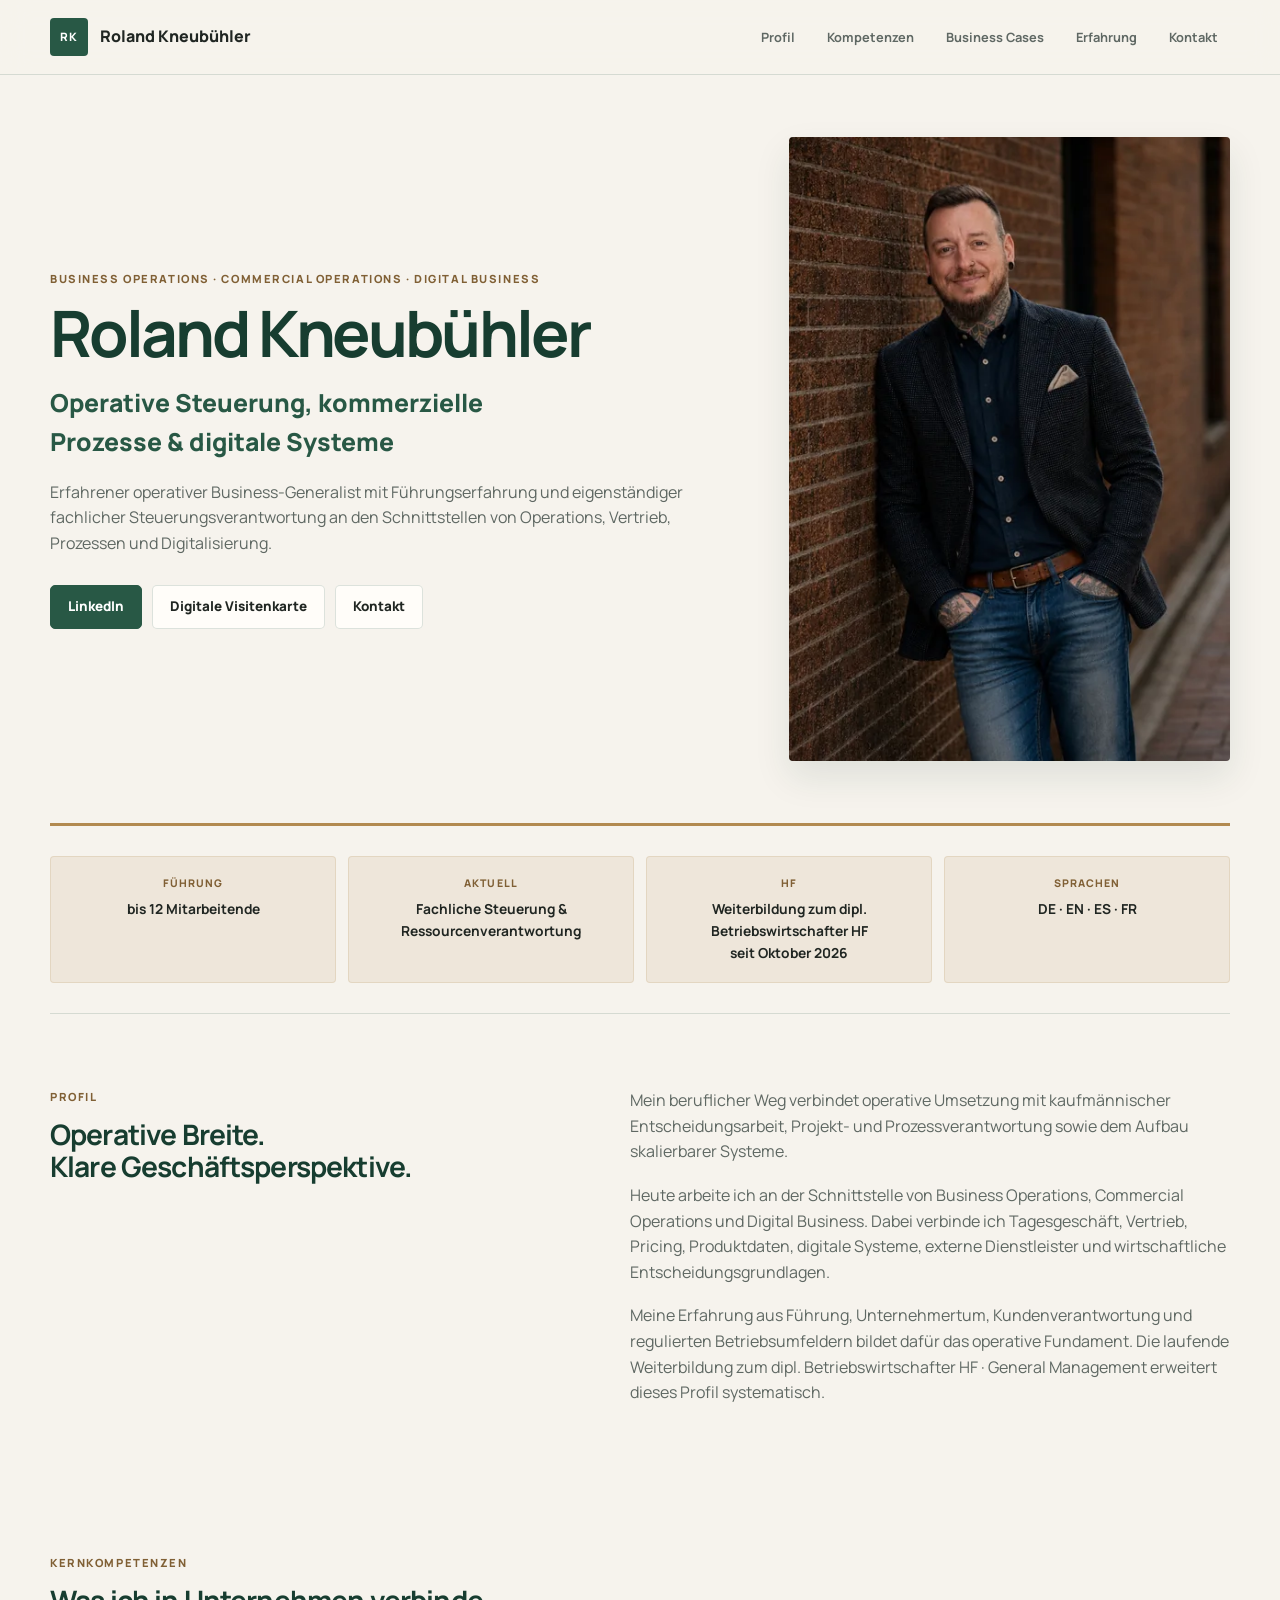
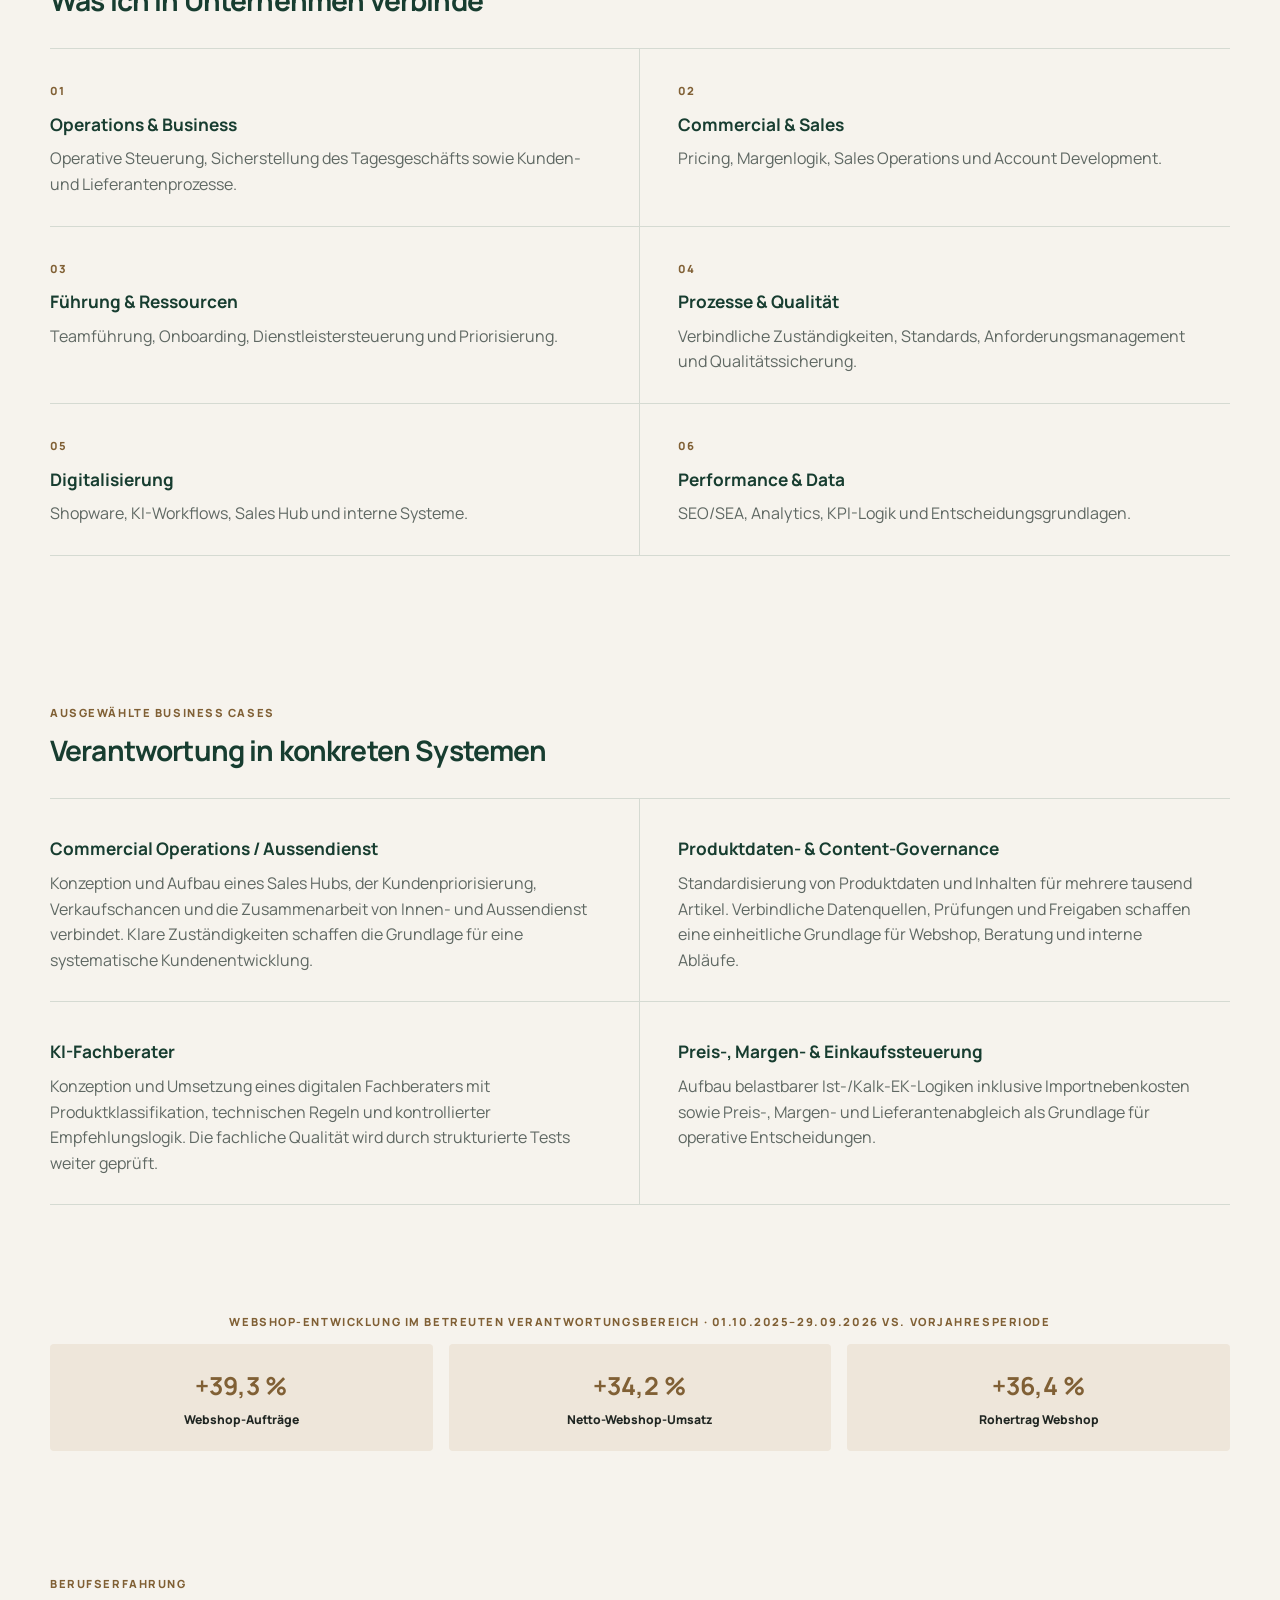
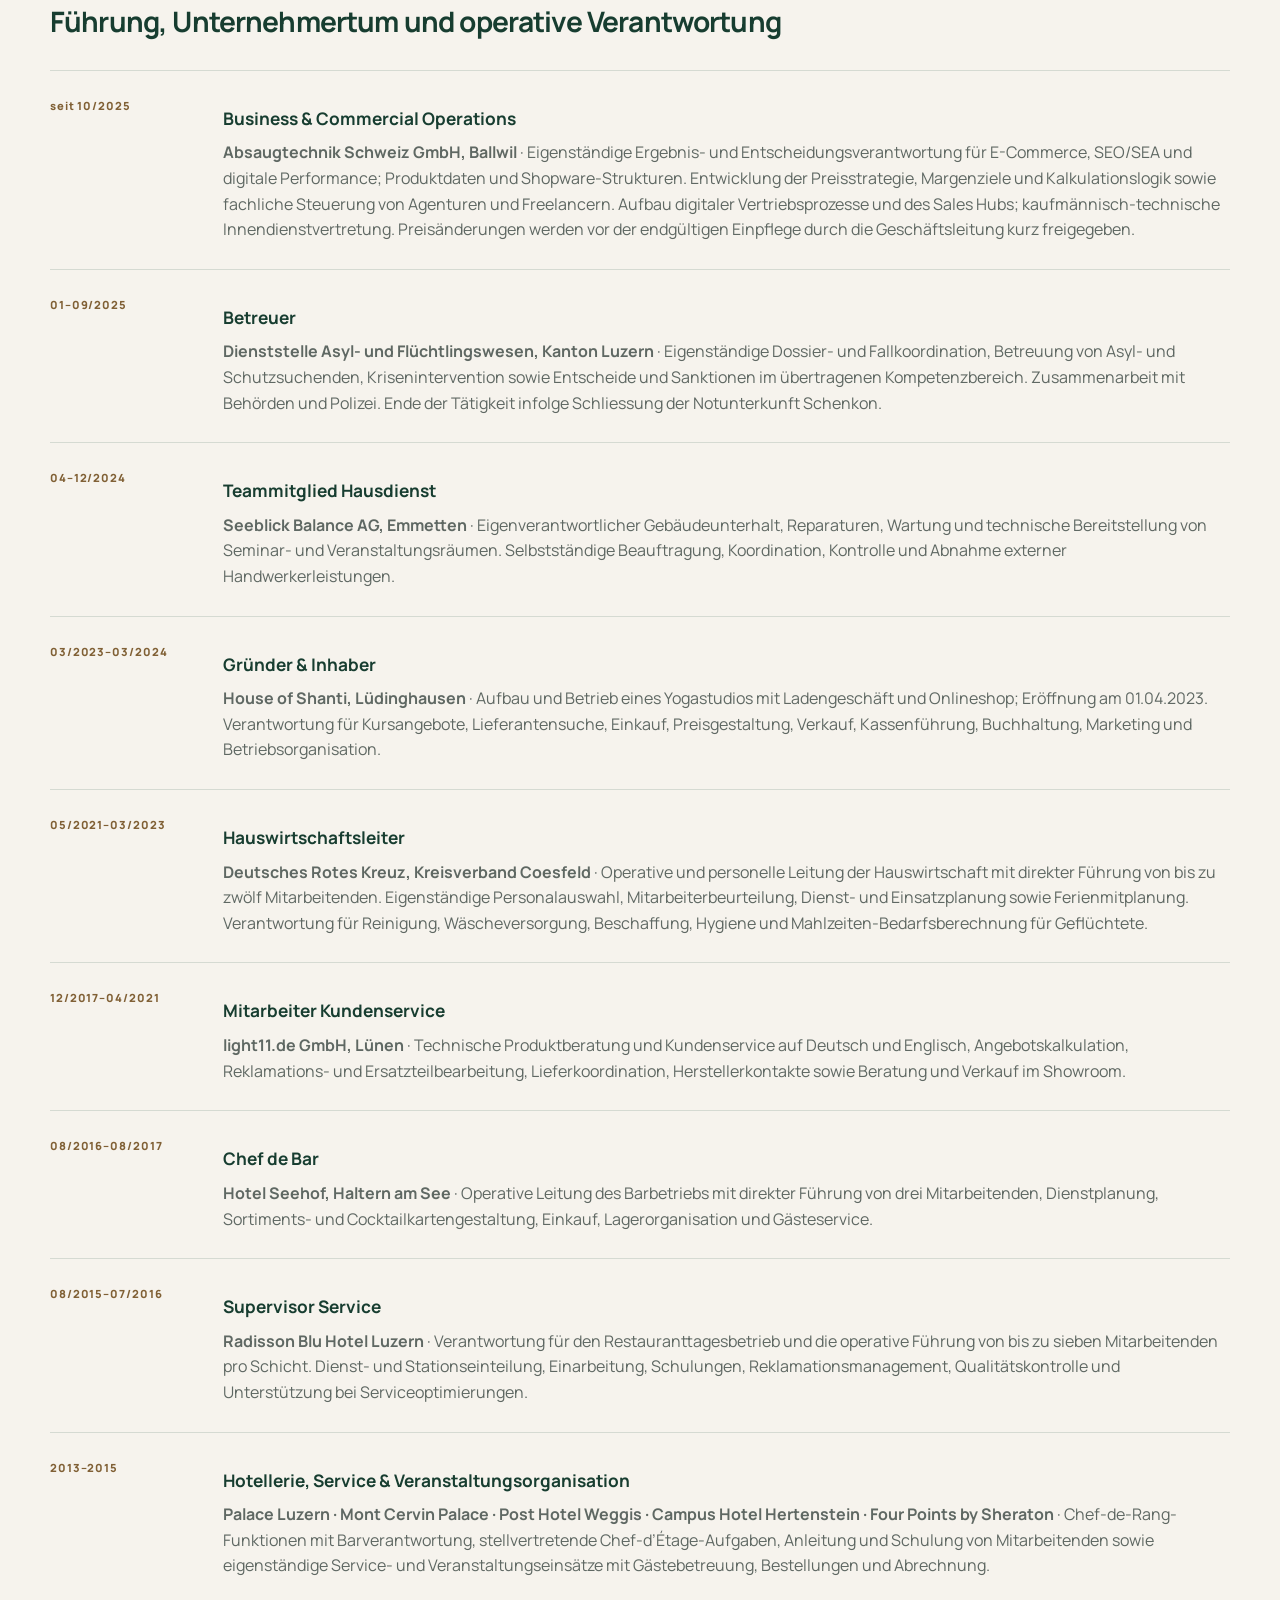
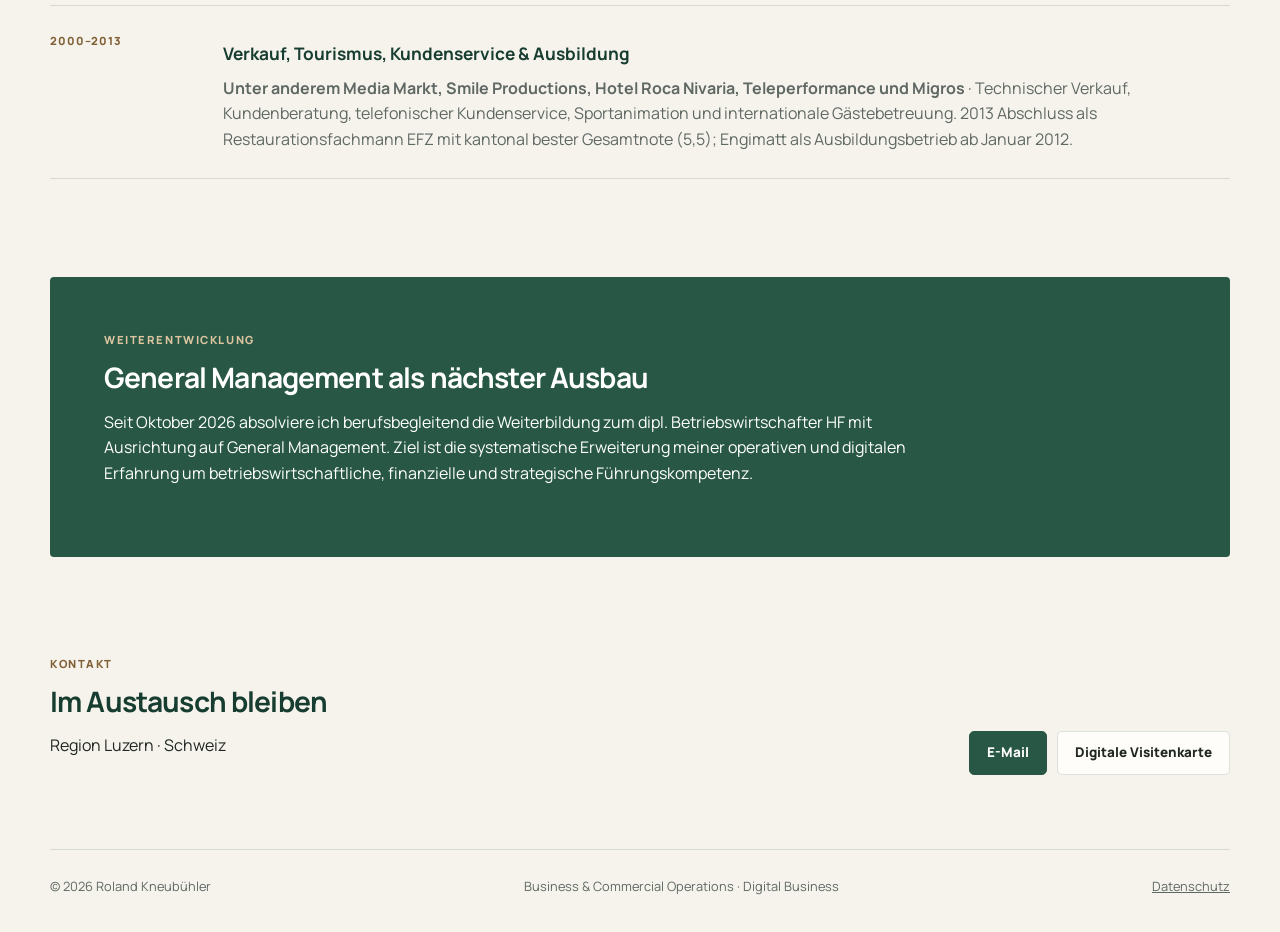
==== commit 01f304cc: "Align career history with approved master role scopes (12 Oct 2026)" ====
--- a/index.html
+++ b/index.html
@@ -1,2 +1,13 @@
 <!doctype html>
-<html lang="de-CH"><head><meta charset="utf-8"><meta name="viewport" content="width=device-width,initial-scale=1"><meta name="theme-color" content="#285845"><title>Roland Kneubühler | Business & Commercial Operations</title><meta name="description" content="Roland Kneubühler – Business & Commercial Operations. Operative Steuerung, kommerzielle Prozesse, Systeme, Digitalisierung und Führung."><link rel="canonical" href="https://roland-kneubuehler.ch/"><meta property="og:type" content="profile"><meta property="og:url" content="https://roland-kneubuehler.ch/"><meta property="og:site_name" content="Roland Kneubühler"><meta property="og:locale" content="de_CH"><meta property="og:title" content="Roland Kneubühler | Business & Commercial Operations"><meta property="og:description" content="Prozesse, Systeme & operative Verantwortung."><meta property="og:image" content="https://roland-kneubuehler.ch/portrait.jpg"><meta property="og:image:alt" content="Roland Kneubühler – Business & Commercial Operations"><meta name="twitter:card" content="summary_large_image"><meta name="twitter:title" content="Roland Kneubühler | Business & Commercial Operations"><meta name="twitter:description" content="Prozesse, Systeme & operative Verantwortung."><meta name="twitter:image" content="https://roland-kneubuehler.ch/portrait.jpg"><link rel="icon" type="image/svg+xml" href="/favicon.svg"><link rel="stylesheet" href="/home.css?v=20261012-4"><script type="application/ld+json">{"@context":"https://schema.org","@type":"Person","name":"Roland Kneubühler","url":"https://roland-kneubuehler.ch/","image":"https://roland-kneubuehler.ch/portrait.jpg","email":"mailto:r.kneubuehler@outlook.com","telephone":"+41 78 246 16 40","jobTitle":"Business & Commercial Operations","worksFor":{"@type":"Organization","name":"Absaugtechnik Schweiz GmbH","url":"https://www.absaugtechnik.ch/"},"sameAs":["https://www.linkedin.com/in/roland-kneubuehler"],"address":{"@type":"PostalAddress","addressLocality":"Hochdorf","addressRegion":"LU","addressCountry":"CH"},"knowsAbout":["Business Operations","Digital Commerce","E-Commerce","Prozessmanagement","Digitalisierung","Führung","Commercial Operations","Produktdaten","Performance & Data"]}</script></head><body><a class="skip-link" href="#inhalt">Zum Inhalt springen</a><header class="site-header"><nav class="navbar" aria-label="Hauptnavigation"><a class="brand" href="#start"><span class="brand-mark">RK</span><span>Roland Kneubühler</span></a><div class="nav-links"><a href="#profil">Profil</a><a href="#kompetenzen">Kompetenzen</a><a href="#cases">Business Cases</a><a href="#erfahrung">Erfahrung</a><a href="#kontakt">Kontakt</a></div></nav></header><main id="inhalt" class="page"><section id="start" class="hero"><div class="hero-copy"><p class="eyebrow">Business Operations · Commercial Operations · Digital Business</p><h1>Roland Kneubühler</h1><p class="hero-positioning">Operative Steuerung, kommerzielle Prozesse & digitale Systeme</p><p class="hero-intro">Erfahrener operativer Business-Generalist mit Führungserfahrung und eigenständiger fachlicher Steuerungsverantwortung an den Schnittstellen von Operations, Vertrieb, Prozessen und Digitalisierung.</p><div class="hero-actions"><a class="button primary" href="https://www.linkedin.com/in/roland-kneubuehler" target="_blank" rel="noopener">LinkedIn</a><a class="button secondary" href="/vcard/">Digitale Visitenkarte</a><a class="button secondary" href="mailto:r.kneubuehler@outlook.com">Kontakt</a></div></div><div class="hero-visual"><img src="/assets/images/portrait-800.webp" srcset="/assets/images/portrait-480.webp 480w, /assets/images/portrait-800.webp 800w, /assets/images/portrait-1200.webp 1200w" sizes="(max-width: 760px) min(440px, calc(100vw - 24px)), (max-width: 900px) 38vw, 440px" alt="Portrait von Roland Kneubühler" width="1414" height="2000" fetchpriority="high" decoding="async"></div></section><section class="facts"><div><span>Führung</span><strong>bis 12 Mitarbeitende</strong></div><div><span>Aktuell</span><strong>Fachliche Steuerung & Ressourcenverantwortung</strong></div><div><span>HF</span><strong>Weiterbildung zum dipl. Betriebswirtschafter HF<br>seit Oktober 2026</strong></div><div><span>Sprachen</span><strong>DE · EN · ES · FR</strong></div></section><section id="profil" class="section split-section"><div class="section-heading"><p class="section-label">Profil</p><h2><span class="heading-line">Operative Breite.</span> <span class="heading-line">Klare Geschäftsperspektive.</span></h2></div><div class="section-copy"><p>Mein beruflicher Weg verbindet operative Umsetzung mit kaufmännischer Entscheidungsarbeit, Projekt- und Prozessverantwortung sowie dem Aufbau skalierbarer Systeme.</p><p>Heute arbeite ich an der Schnittstelle von Business Operations, Commercial Operations und Digital Business. Dabei verbinde ich Tagesgeschäft, Vertrieb, Pricing, Produktdaten, digitale Systeme, externe Dienstleister und wirtschaftliche Entscheidungsgrundlagen.</p><p>Meine Erfahrung aus Führung, Unternehmertum, Kundenverantwortung und regulierten Betriebsumfeldern bildet dafür das operative Fundament. Die laufende Weiterbildung zum dipl. Betriebswirtschafter HF · General Management erweitert dieses Profil systematisch.</p></div></section><section id="kompetenzen" class="section"><div class="section-heading wide"><p class="section-label">Kernkompetenzen</p><h2>Was ich in Unternehmen verbinde</h2></div><div class="content-grid competency-grid"><article><span class="grid-index">01</span><h3>Operations & Business</h3><p>Operative Steuerung, Sicherstellung des Tagesgeschäfts sowie Kunden- und Lieferantenprozesse.</p></article><article><span class="grid-index">02</span><h3>Commercial & Sales</h3><p>Pricing, Margenlogik, Sales Operations und Account Development.</p></article><article><span class="grid-index">03</span><h3>Führung & Ressourcen</h3><p>Teamführung, Onboarding, Dienstleistersteuerung und Priorisierung.</p></article><article><span class="grid-index">04</span><h3>Prozesse & Qualität</h3><p>Verbindliche Zuständigkeiten, Standards, Anforderungsmanagement und Qualitätssicherung.</p></article><article><span class="grid-index">05</span><h3>Digitalisierung</h3><p>Shopware, KI-Workflows, Sales Hub und interne Systeme.</p></article><article><span class="grid-index">06</span><h3>Performance & Data</h3><p>SEO/SEA, Analytics, KPI-Logik und Entscheidungsgrundlagen.</p></article></div></section><section id="cases" class="section"><div class="section-heading wide"><p class="section-label">Ausgewählte Business Cases</p><h2>Verantwortung in konkreten Systemen</h2></div><div class="content-grid"><article><h3>Commercial Operations / Aussendienst</h3><p>Konzeption und Aufbau eines Sales Hubs, der Kundenpriorisierung, Verkaufschancen und die Zusammenarbeit von Innen- und Aussendienst verbindet. Klare Zuständigkeiten schaffen die Grundlage für eine systematische Kundenentwicklung.</p></article><article><h3>Produktdaten- & Content-Governance</h3><p>Standardisierung von Produktdaten und Inhalten für mehrere tausend Artikel. Verbindliche Datenquellen, Prüfungen und Freigaben schaffen eine einheitliche Grundlage für Webshop, Beratung und interne Abläufe.</p></article><article><h3>KI-Fachberater</h3><p>Konzeption und Umsetzung eines digitalen Fachberaters mit Produktklassifikation, technischen Regeln und kontrollierter Empfehlungslogik. Die fachliche Qualität wird durch strukturierte Tests weiter geprüft.</p></article><article><h3>Preis-, Margen- & Einkaufssteuerung</h3><p>Aufbau belastbarer Ist-/Kalk-EK-Logiken inklusive Importnebenkosten sowie Preis-, Margen- und Lieferantenabgleich als Grundlage für operative Entscheidungen.</p></article></div></section><section class="impact"><p class="section-label">Webshop-Entwicklung im betreuten Verantwortungsbereich · 01.10.2025–29.09.2026 vs. Vorjahresperiode</p><div class="impact-grid"><div><strong>+39,3 %</strong><span>Webshop-Aufträge</span></div><div><strong>+34,2 %</strong><span>Netto-Webshop-Umsatz</span></div><div><strong>+36,4 %</strong><span>Rohertrag Webshop</span></div></div></section><section id="erfahrung" class="section"><div class="section-heading wide"><p class="section-label">Berufserfahrung</p><h2>Von operativer Führung zu Business Operations</h2></div><div class="journey-list"><article><div class="journey-no">seit 10/2025</div><div><h3>Business & Commercial Operations</h3><p><strong>Absaugtechnik Schweiz GmbH, Ballwil</strong> · Eigenständige Verantwortung für E-Commerce, Online-Marketing sowie digitale Vertriebs- und Produktprozesse. Fachliche Steuerung externer Dienstleister und Freelancer sowie Vorbereitung und Umsetzung von Entscheidungen zu Preis-/Margenlogik, Lieferanten, Tools, Digitalprojekten und operativen Prozessverbesserungen.</p></div></article><article><div class="journey-no">01.01.–30.09.2025</div><div><h3>Betreuer</h3><p><strong>DAF, Kanton Luzern</strong> · Operative Betreuung im Asylbereich, administrative Fallbearbeitung, Fall- und Dossierkoordination, Krisenintervention sowie Zusammenarbeit mit Behörden.</p></div></article><article><div class="journey-no">10.04.–31.12.2024</div><div><h3>Teammitglied Hausdienst</h3><p><strong>Seeblick Balance AG, Emmetten</strong> · Eigenverantwortliche Ausführung von Unterhalts-, Reparatur- und Wartungsarbeiten, Bedienung von Gebäudeleitsystemen sowie Einrichtung von Seminar- und Banketträumen inklusive EDV.</p></div></article><article><div class="journey-no">03/2023–03/2024</div><div><h3>Gründer & Inhaber</h3><p><strong>House of Shanti, Lüdinghausen</strong> · Aufbau ab März 2023, Ladeneröffnung am 01.04.2023. Eigenständiger Aufbau und Betrieb eines Yoga- und Wellnessunternehmens mit Angebotsentwicklung, Preisgestaltung, Marketing und Kundenaufbau.</p></div></article><article><div class="journey-no">05/2021–03/2023</div><div><h3>Hauswirtschaftsleiter</h3><p><strong>Deutsches Rotes Kreuz, Seppenrade</strong> · Fachliche und disziplinarische Führung eines Teams von bis zu 12 Mitarbeitenden sowie Verantwortung für operative Abläufe und Standards.</p></div></article><article><div class="journey-no">2014–2021</div><div><h3>Kundenservice, Verkauf & Hospitality Leadership</h3><p>Technischer Vertrieb und Kundenberatung bei light11.de sowie operative Führungsrollen bei Hotel Seehof, Radisson Blu, Palace Hotel Luzern und Mont Cervin Palace.</p></div></article></div></section><section class="section perspective"><div class="perspective-inner"><p class="section-label">Weiterentwicklung</p><h2>General Management als nächster Ausbau</h2><p>Seit Oktober 2026 absolviere ich berufsbegleitend die Weiterbildung zum dipl. Betriebswirtschafter HF mit Ausrichtung auf General Management. Ziel ist die systematische Erweiterung meiner operativen und digitalen Erfahrung um betriebswirtschaftliche, finanzielle und strategische Führungskompetenz.</p></div></section><section id="kontakt" class="section contact-section"><div><p class="section-label">Kontakt</p><h2>Im Austausch bleiben</h2><p>Region Luzern · Schweiz</p></div><div class="contact-actions"><a class="button primary" href="mailto:r.kneubuehler@outlook.com">E-Mail</a><a class="button secondary" href="/vcard/">Digitale Visitenkarte</a></div></section></main><footer class="page"><span>© 2026 Roland Kneubühler</span><span>Business & Commercial Operations · Digital Business</span><a href="/datenschutz">Datenschutz</a></footer></body></html>+<html lang="de-CH"><head><meta charset="utf-8"><meta name="viewport" content="width=device-width,initial-scale=1"><meta name="theme-color" content="#285845"><title>Roland Kneubühler | Business & Commercial Operations</title><meta name="description" content="Roland Kneubühler – Business & Commercial Operations. Operative Steuerung, kommerzielle Prozesse, Systeme, Digitalisierung und Führung."><link rel="canonical" href="https://roland-kneubuehler.ch/"><meta property="og:type" content="profile"><meta property="og:url" content="https://roland-kneubuehler.ch/"><meta property="og:site_name" content="Roland Kneubühler"><meta property="og:locale" content="de_CH"><meta property="og:title" content="Roland Kneubühler | Business & Commercial Operations"><meta property="og:description" content="Prozesse, Systeme & operative Verantwortung."><meta property="og:image" content="https://roland-kneubuehler.ch/portrait.jpg"><meta property="og:image:alt" content="Roland Kneubühler – Business & Commercial Operations"><meta name="twitter:card" content="summary_large_image"><meta name="twitter:title" content="Roland Kneubühler | Business & Commercial Operations"><meta name="twitter:description" content="Prozesse, Systeme & operative Verantwortung."><meta name="twitter:image" content="https://roland-kneubuehler.ch/portrait.jpg"><link rel="icon" type="image/svg+xml" href="/favicon.svg"><link rel="stylesheet" href="/home.css?v=20261012-4"><script type="application/ld+json">{"@context":"https://schema.org","@type":"Person","name":"Roland Kneubühler","url":"https://roland-kneubuehler.ch/","image":"https://roland-kneubuehler.ch/portrait.jpg","email":"mailto:r.kneubuehler@outlook.com","telephone":"+41 78 246 16 40","jobTitle":"Business & Commercial Operations","worksFor":{"@type":"Organization","name":"Absaugtechnik Schweiz GmbH","url":"https://www.absaugtechnik.ch/"},"sameAs":["https://www.linkedin.com/in/roland-kneubuehler"],"address":{"@type":"PostalAddress","addressLocality":"Hochdorf","addressRegion":"LU","addressCountry":"CH"},"knowsAbout":["Business Operations","Digital Commerce","E-Commerce","Prozessmanagement","Digitalisierung","Führung","Commercial Operations","Produktdaten","Performance & Data"]}</script></head><body><a class="skip-link" href="#inhalt">Zum Inhalt springen</a><header class="site-header"><nav class="navbar" aria-label="Hauptnavigation"><a class="brand" href="#start"><span class="brand-mark">RK</span><span>Roland Kneubühler</span></a><div class="nav-links"><a href="#profil">Profil</a><a href="#kompetenzen">Kompetenzen</a><a href="#cases">Business Cases</a><a href="#erfahrung">Erfahrung</a><a href="#kontakt">Kontakt</a></div></nav></header><main id="inhalt" class="page"><section id="start" class="hero"><div class="hero-copy"><p class="eyebrow">Business Operations · Commercial Operations · Digital Business</p><h1>Roland Kneubühler</h1><p class="hero-positioning">Operative Steuerung, kommerzielle Prozesse & digitale Systeme</p><p class="hero-intro">Erfahrener operativer Business-Generalist mit Führungserfahrung und eigenständiger fachlicher Steuerungsverantwortung an den Schnittstellen von Operations, Vertrieb, Prozessen und Digitalisierung.</p><div class="hero-actions"><a class="button primary" href="https://www.linkedin.com/in/roland-kneubuehler" target="_blank" rel="noopener">LinkedIn</a><a class="button secondary" href="/vcard/">Digitale Visitenkarte</a><a class="button secondary" href="mailto:r.kneubuehler@outlook.com">Kontakt</a></div></div><div class="hero-visual"><img src="/assets/images/portrait-800.webp" srcset="/assets/images/portrait-480.webp 480w, /assets/images/portrait-800.webp 800w, /assets/images/portrait-1200.webp 1200w" sizes="(max-width: 760px) min(440px, calc(100vw - 24px)), (max-width: 900px) 38vw, 440px" alt="Portrait von Roland Kneubühler" width="1414" height="2000" fetchpriority="high" decoding="async"></div></section><section class="facts"><div><span>Führung</span><strong>bis 12 Mitarbeitende</strong></div><div><span>Aktuell</span><strong>Fachliche Steuerung & Ressourcenverantwortung</strong></div><div><span>HF</span><strong>Weiterbildung zum dipl. Betriebswirtschafter HF<br>seit Oktober 2026</strong></div><div><span>Sprachen</span><strong>DE · EN · ES · FR</strong></div></section><section id="profil" class="section split-section"><div class="section-heading"><p class="section-label">Profil</p><h2><span class="heading-line">Operative Breite.</span> <span class="heading-line">Klare Geschäftsperspektive.</span></h2></div><div class="section-copy"><p>Mein beruflicher Weg verbindet operative Umsetzung mit kaufmännischer Entscheidungsarbeit, Projekt- und Prozessverantwortung sowie dem Aufbau skalierbarer Systeme.</p><p>Heute arbeite ich an der Schnittstelle von Business Operations, Commercial Operations und Digital Business. Dabei verbinde ich Tagesgeschäft, Vertrieb, Pricing, Produktdaten, digitale Systeme, externe Dienstleister und wirtschaftliche Entscheidungsgrundlagen.</p><p>Meine Erfahrung aus Führung, Unternehmertum, Kundenverantwortung und regulierten Betriebsumfeldern bildet dafür das operative Fundament. Die laufende Weiterbildung zum dipl. Betriebswirtschafter HF · General Management erweitert dieses Profil systematisch.</p></div></section><section id="kompetenzen" class="section"><div class="section-heading wide"><p class="section-label">Kernkompetenzen</p><h2>Was ich in Unternehmen verbinde</h2></div><div class="content-grid competency-grid"><article><span class="grid-index">01</span><h3>Operations & Business</h3><p>Operative Steuerung, Sicherstellung des Tagesgeschäfts sowie Kunden- und Lieferantenprozesse.</p></article><article><span class="grid-index">02</span><h3>Commercial & Sales</h3><p>Pricing, Margenlogik, Sales Operations und Account Development.</p></article><article><span class="grid-index">03</span><h3>Führung & Ressourcen</h3><p>Teamführung, Onboarding, Dienstleistersteuerung und Priorisierung.</p></article><article><span class="grid-index">04</span><h3>Prozesse & Qualität</h3><p>Verbindliche Zuständigkeiten, Standards, Anforderungsmanagement und Qualitätssicherung.</p></article><article><span class="grid-index">05</span><h3>Digitalisierung</h3><p>Shopware, KI-Workflows, Sales Hub und interne Systeme.</p></article><article><span class="grid-index">06</span><h3>Performance & Data</h3><p>SEO/SEA, Analytics, KPI-Logik und Entscheidungsgrundlagen.</p></article></div></section><section id="cases" class="section"><div class="section-heading wide"><p class="section-label">Ausgewählte Business Cases</p><h2>Verantwortung in konkreten Systemen</h2></div><div class="content-grid"><article><h3>Commercial Operations / Aussendienst</h3><p>Konzeption und Aufbau eines Sales Hubs, der Kundenpriorisierung, Verkaufschancen und die Zusammenarbeit von Innen- und Aussendienst verbindet. Klare Zuständigkeiten schaffen die Grundlage für eine systematische Kundenentwicklung.</p></article><article><h3>Produktdaten- & Content-Governance</h3><p>Standardisierung von Produktdaten und Inhalten für mehrere tausend Artikel. Verbindliche Datenquellen, Prüfungen und Freigaben schaffen eine einheitliche Grundlage für Webshop, Beratung und interne Abläufe.</p></article><article><h3>KI-Fachberater</h3><p>Konzeption und Umsetzung eines digitalen Fachberaters mit Produktklassifikation, technischen Regeln und kontrollierter Empfehlungslogik. Die fachliche Qualität wird durch strukturierte Tests weiter geprüft.</p></article><article><h3>Preis-, Margen- & Einkaufssteuerung</h3><p>Aufbau belastbarer Ist-/Kalk-EK-Logiken inklusive Importnebenkosten sowie Preis-, Margen- und Lieferantenabgleich als Grundlage für operative Entscheidungen.</p></article></div></section><section class="impact"><p class="section-label">Webshop-Entwicklung im betreuten Verantwortungsbereich · 01.10.2025–29.09.2026 vs. Vorjahresperiode</p><div class="impact-grid"><div><strong>+39,3 %</strong><span>Webshop-Aufträge</span></div><div><strong>+34,2 %</strong><span>Netto-Webshop-Umsatz</span></div><div><strong>+36,4 %</strong><span>Rohertrag Webshop</span></div></div></section><section id="erfahrung" class="section"><div class="section-heading wide"><p class="section-label">Berufserfahrung</p><h2>Führung, Unternehmertum und operative Verantwortung</h2></div><div class="journey-list">
+<article><div class="journey-no">seit 10/2025</div><div><h3>Business &amp; Commercial Operations</h3><p><strong>Absaugtechnik Schweiz GmbH, Ballwil</strong> · Eigenständige Ergebnis- und Entscheidungsverantwortung für E-Commerce, SEO/SEA und digitale Performance; Produktdaten und Shopware-Strukturen. Entwicklung der Preisstrategie, Margenziele und Kalkulationslogik sowie fachliche Steuerung von Agenturen und Freelancern. Aufbau digitaler Vertriebsprozesse und des Sales Hubs; kaufmännisch-technische Innendienstvertretung. Preisänderungen werden vor der endgültigen Einpflege durch die Geschäftsleitung kurz freigegeben.</p></div></article>
+<article><div class="journey-no">01–09/2025</div><div><h3>Betreuer</h3><p><strong>Dienststelle Asyl- und Flüchtlingswesen, Kanton Luzern</strong> · Eigenständige Dossier- und Fallkoordination, Betreuung von Asyl- und Schutzsuchenden, Krisenintervention sowie Entscheide und Sanktionen im übertragenen Kompetenzbereich. Zusammenarbeit mit Behörden und Polizei. Ende der Tätigkeit infolge Schliessung der Notunterkunft Schenkon.</p></div></article>
+<article><div class="journey-no">04–12/2024</div><div><h3>Teammitglied Hausdienst</h3><p><strong>Seeblick Balance AG, Emmetten</strong> · Eigenverantwortlicher Gebäudeunterhalt, Reparaturen, Wartung und technische Bereitstellung von Seminar- und Veranstaltungsräumen. Selbstständige Beauftragung, Koordination, Kontrolle und Abnahme externer Handwerkerleistungen.</p></div></article>
+<article><div class="journey-no">03/2023–03/2024</div><div><h3>Gründer &amp; Inhaber</h3><p><strong>House of Shanti, Lüdinghausen</strong> · Aufbau und Betrieb eines Yogastudios mit Ladengeschäft und Onlineshop; Eröffnung am 01.04.2023. Verantwortung für Kursangebote, Lieferantensuche, Einkauf, Preisgestaltung, Verkauf, Kassenführung, Buchhaltung, Marketing und Betriebsorganisation.</p></div></article>
+<article><div class="journey-no">05/2021–03/2023</div><div><h3>Hauswirtschaftsleiter</h3><p><strong>Deutsches Rotes Kreuz, Kreisverband Coesfeld</strong> · Operative und personelle Leitung der Hauswirtschaft mit direkter Führung von bis zu zwölf Mitarbeitenden. Eigenständige Personalauswahl, Mitarbeiterbeurteilung, Dienst- und Einsatzplanung sowie Ferienmitplanung. Verantwortung für Reinigung, Wäscheversorgung, Beschaffung, Hygiene und Mahlzeiten-Bedarfsberechnung für Geflüchtete.</p></div></article>
+<article><div class="journey-no">12/2017–04/2021</div><div><h3>Mitarbeiter Kundenservice</h3><p><strong>light11.de GmbH, Lünen</strong> · Technische Produktberatung und Kundenservice auf Deutsch und Englisch, Angebotskalkulation, Reklamations- und Ersatzteilbearbeitung, Lieferkoordination, Herstellerkontakte sowie Beratung und Verkauf im Showroom.</p></div></article>
+<article><div class="journey-no">08/2016–08/2017</div><div><h3>Chef de Bar</h3><p><strong>Hotel Seehof, Haltern am See</strong> · Operative Leitung des Barbetriebs mit direkter Führung von drei Mitarbeitenden, Dienstplanung, Sortiments- und Cocktailkartengestaltung, Einkauf, Lagerorganisation und Gästeservice.</p></div></article>
+<article><div class="journey-no">08/2015–07/2016</div><div><h3>Supervisor Service</h3><p><strong>Radisson Blu Hotel Luzern</strong> · Verantwortung für den Restauranttagesbetrieb und die operative Führung von bis zu sieben Mitarbeitenden pro Schicht. Dienst- und Stationseinteilung, Einarbeitung, Schulungen, Reklamationsmanagement, Qualitätskontrolle und Unterstützung bei Serviceoptimierungen.</p></div></article>
+<article><div class="journey-no">2013–2015</div><div><h3>Hotellerie, Service &amp; Veranstaltungsorganisation</h3><p><strong>Palace Luzern · Mont Cervin Palace · Post Hotel Weggis · Campus Hotel Hertenstein · Four Points by Sheraton</strong> · Chef-de-Rang-Funktionen mit Barverantwortung, stellvertretende Chef-d’Étage-Aufgaben, Anleitung und Schulung von Mitarbeitenden sowie eigenständige Service- und Veranstaltungseinsätze mit Gästebetreuung, Bestellungen und Abrechnung.</p></div></article>
+<article><div class="journey-no">2000–2013</div><div><h3>Verkauf, Tourismus, Kundenservice &amp; Ausbildung</h3><p><strong>Unter anderem Media Markt, Smile Productions, Hotel Roca Nivaria, Teleperformance und Migros</strong> · Technischer Verkauf, Kundenberatung, telefonischer Kundenservice, Sportanimation und internationale Gästebetreuung. 2013 Abschluss als Restaurationsfachmann EFZ mit kantonal bester Gesamtnote (5,5); Engimatt als Ausbildungsbetrieb ab Januar 2012.</p></div></article>
+</div></section><section class="section perspective"><div class="perspective-inner"><p class="section-label">Weiterentwicklung</p><h2>General Management als nächster Ausbau</h2><p>Seit Oktober 2026 absolviere ich berufsbegleitend die Weiterbildung zum dipl. Betriebswirtschafter HF mit Ausrichtung auf General Management. Ziel ist die systematische Erweiterung meiner operativen und digitalen Erfahrung um betriebswirtschaftliche, finanzielle und strategische Führungskompetenz.</p></div></section><section id="kontakt" class="section contact-section"><div><p class="section-label">Kontakt</p><h2>Im Austausch bleiben</h2><p>Region Luzern · Schweiz</p></div><div class="contact-actions"><a class="button primary" href="mailto:r.kneubuehler@outlook.com">E-Mail</a><a class="button secondary" href="/vcard/">Digitale Visitenkarte</a></div></section></main><footer class="page"><span>© 2026 Roland Kneubühler</span><span>Business & Commercial Operations · Digital Business</span><a href="/datenschutz">Datenschutz</a></footer></body></html>
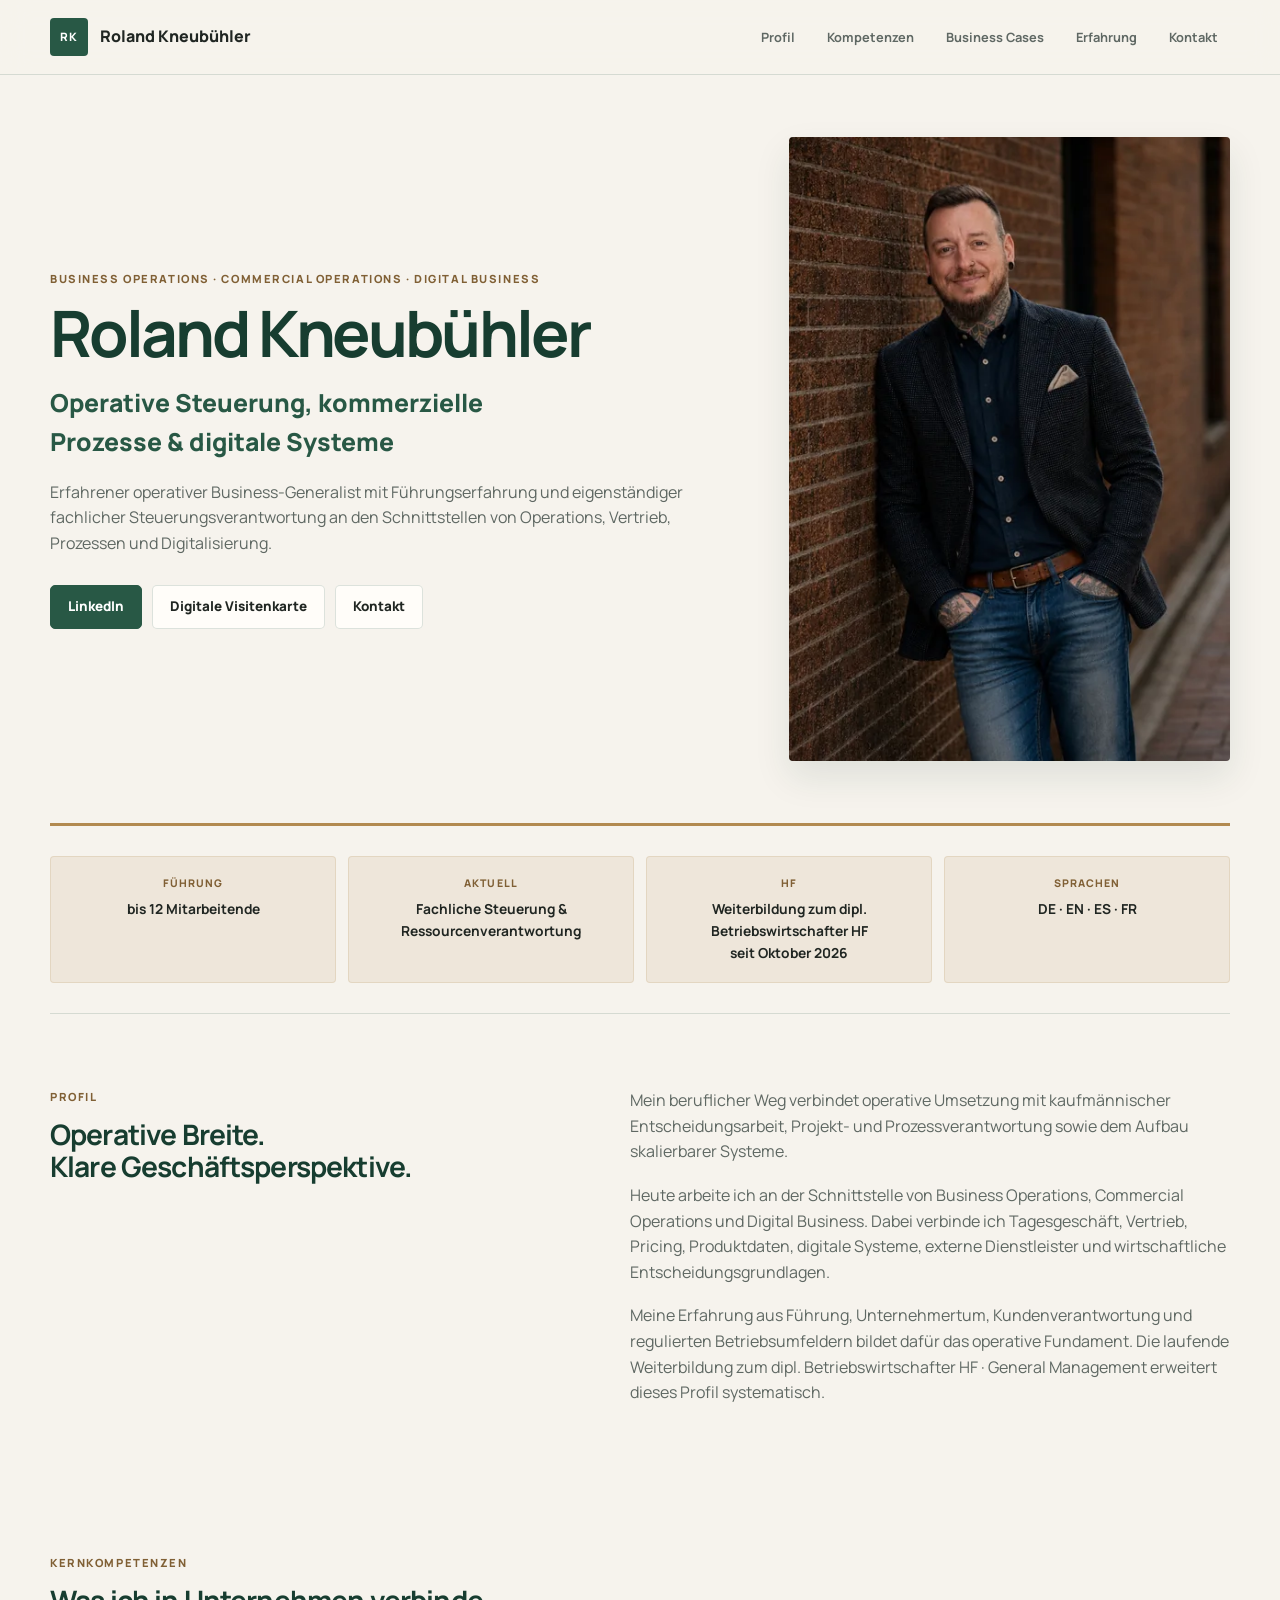
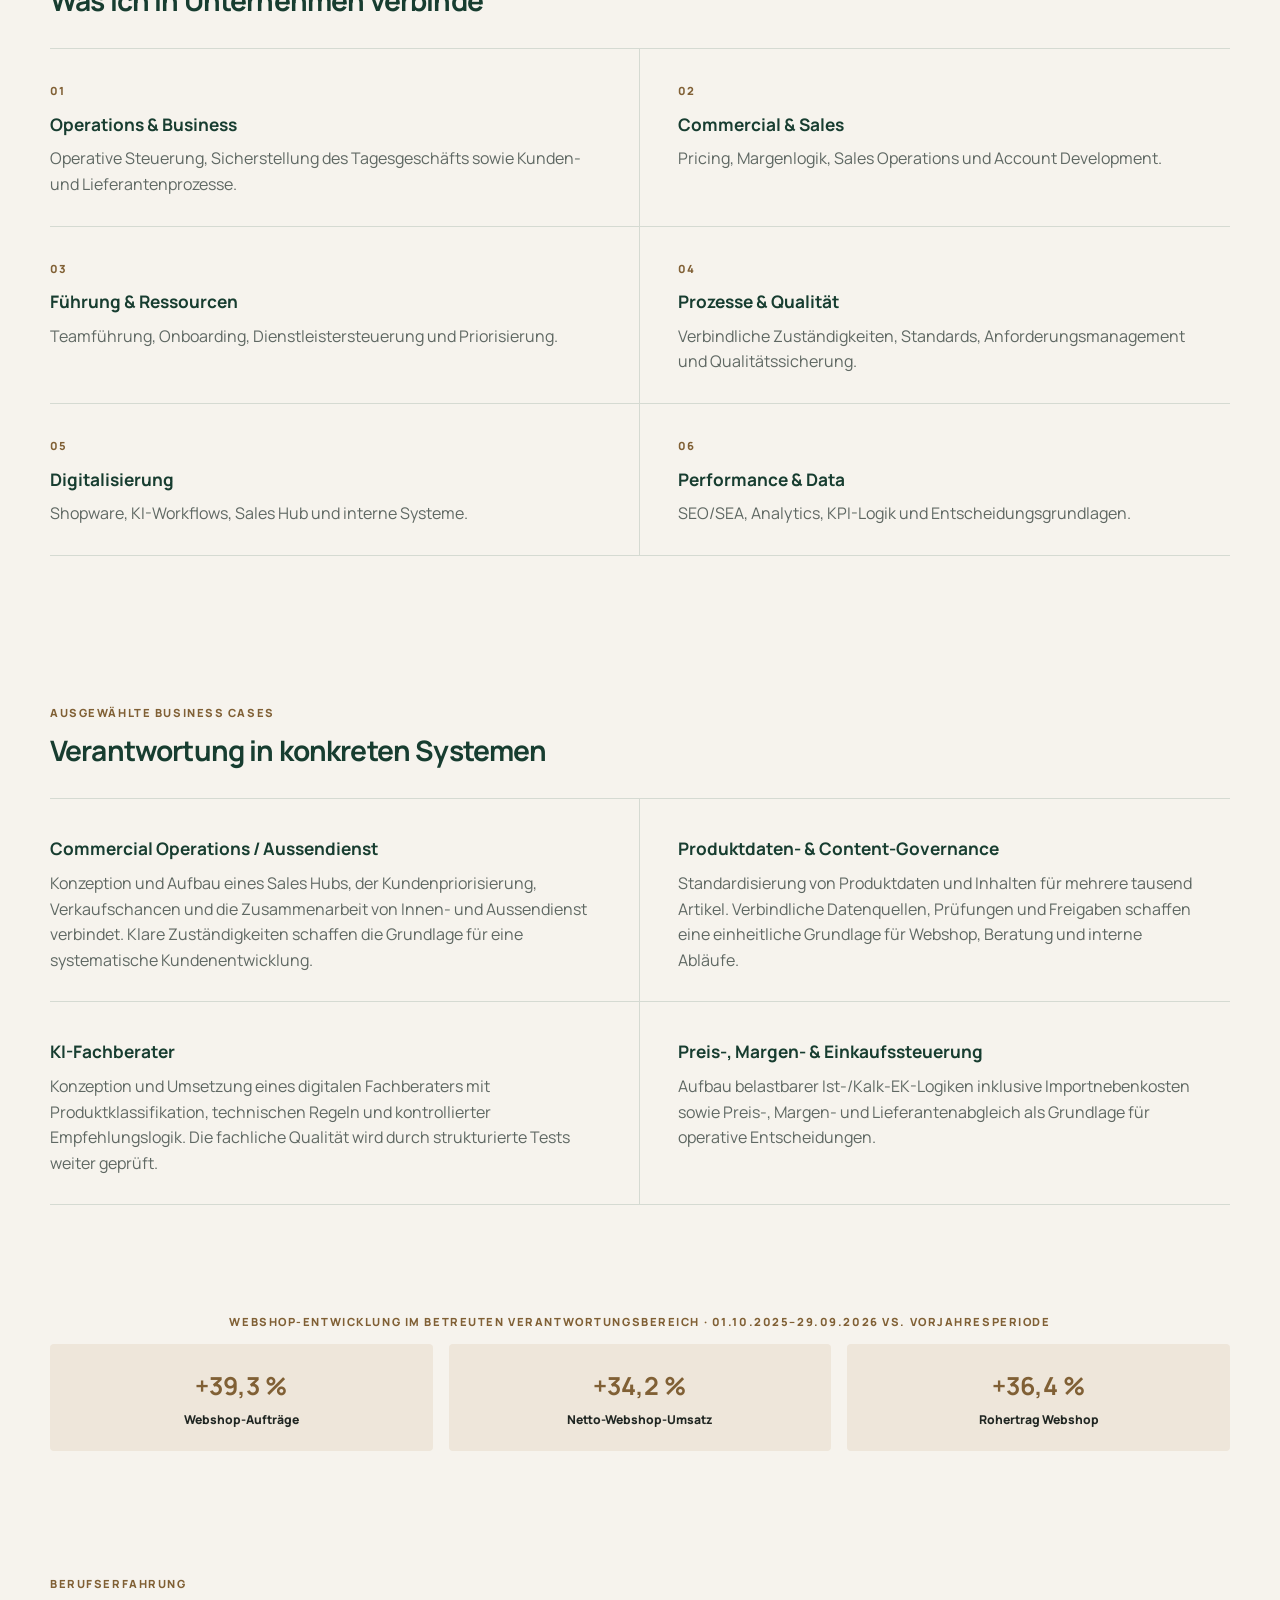
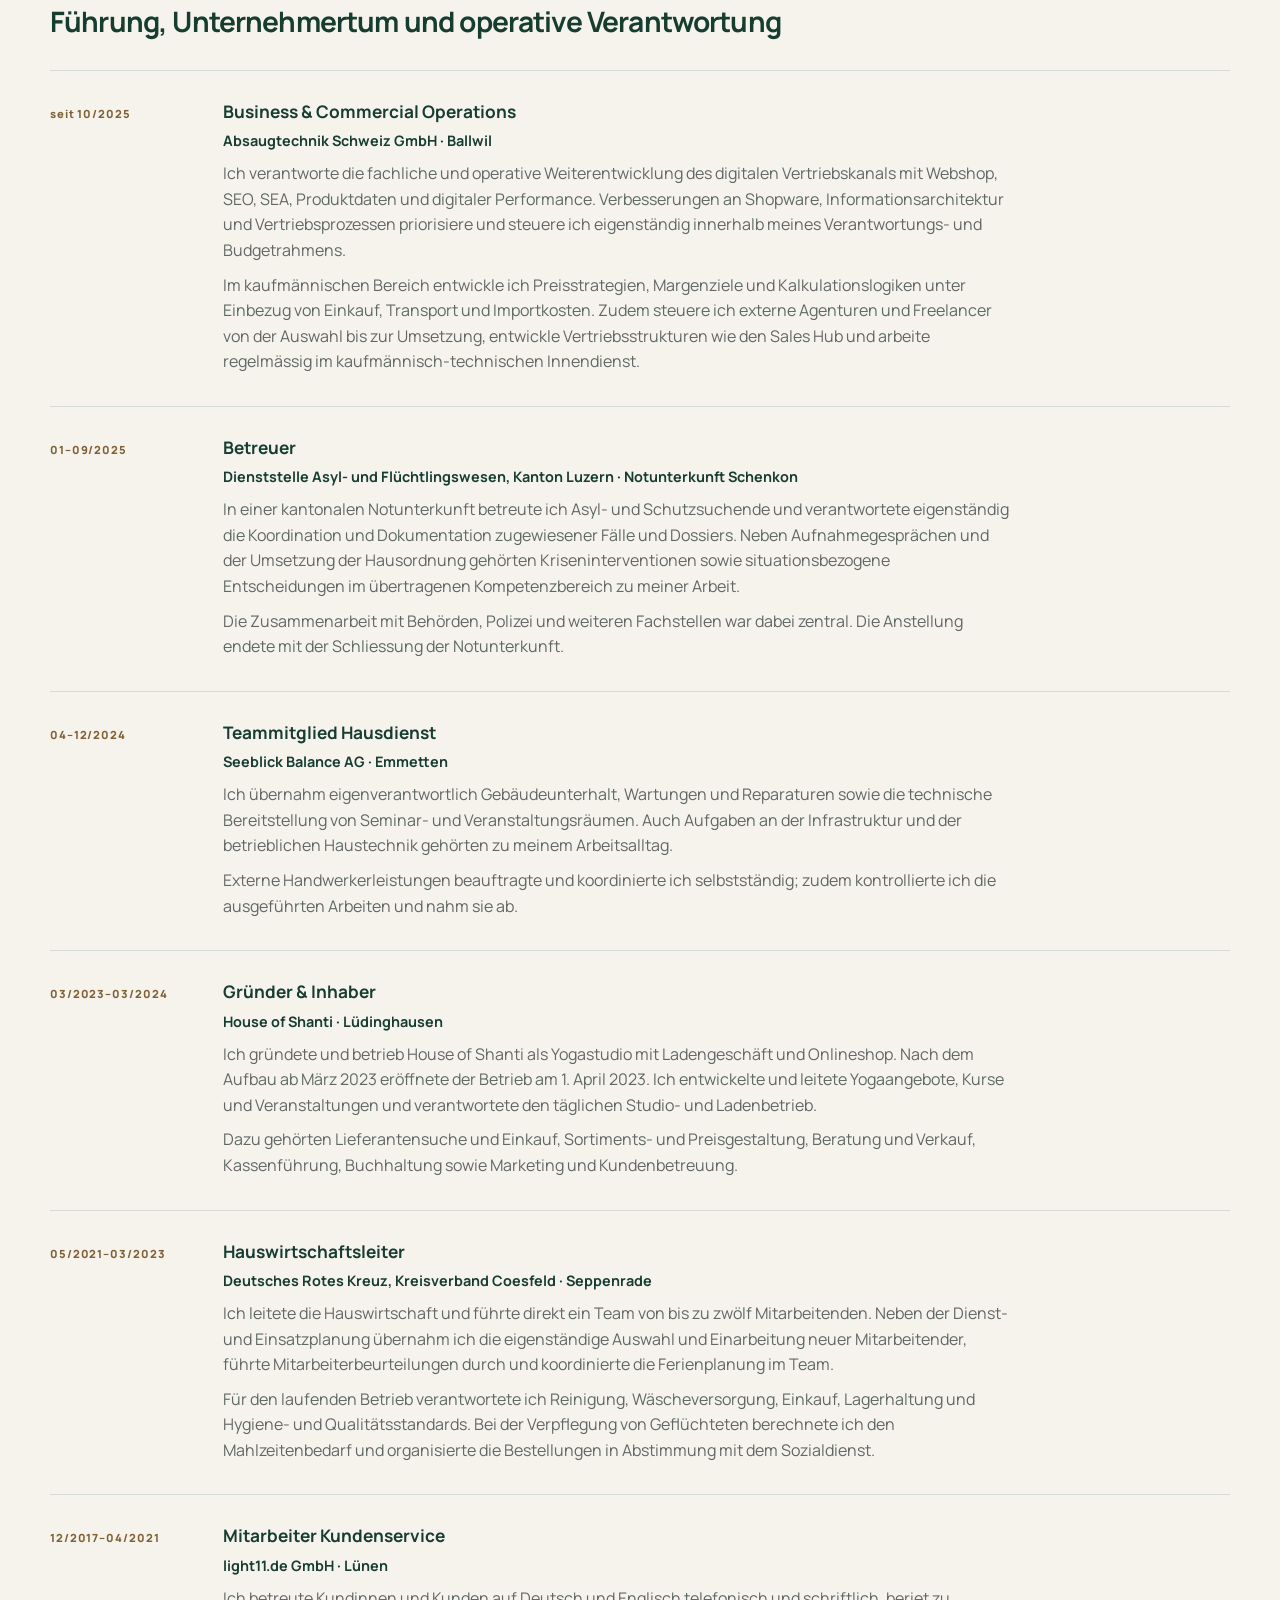
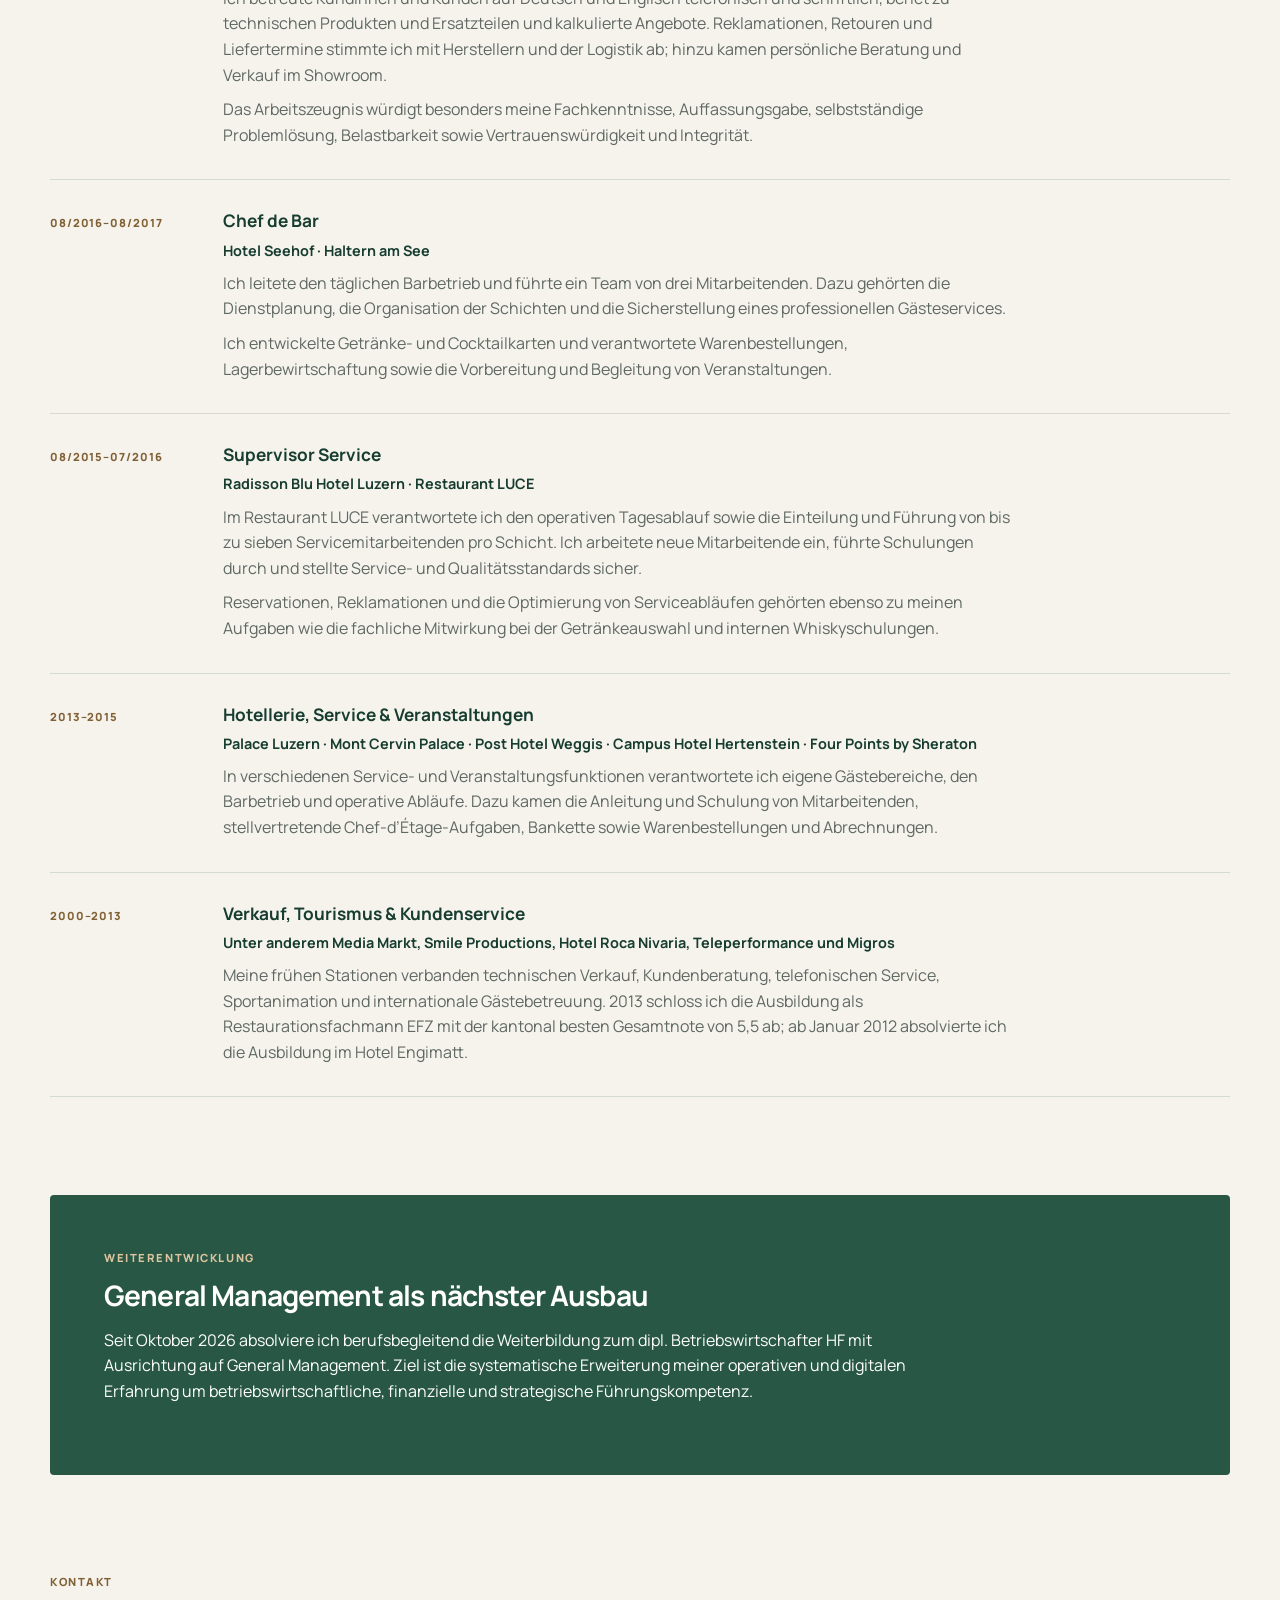
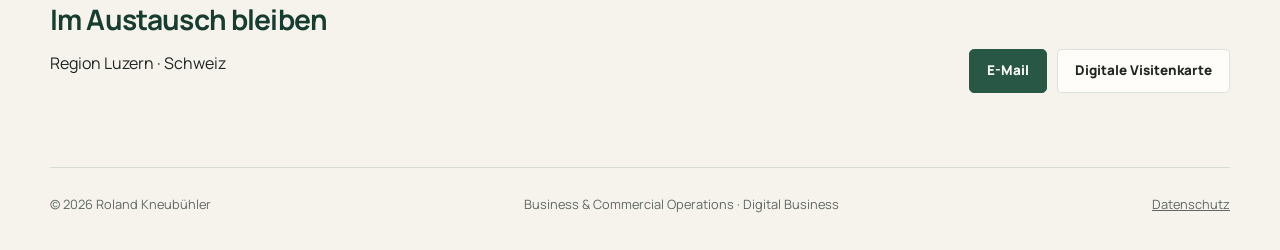
==== commit 974bafb5: "Improve website role descriptions using approved LinkedIn narratives" ====
--- a/index.html
+++ b/index.html
@@ -1,13 +1,13 @@
 <!doctype html>
-<html lang="de-CH"><head><meta charset="utf-8"><meta name="viewport" content="width=device-width,initial-scale=1"><meta name="theme-color" content="#285845"><title>Roland Kneubühler | Business & Commercial Operations</title><meta name="description" content="Roland Kneubühler – Business & Commercial Operations. Operative Steuerung, kommerzielle Prozesse, Systeme, Digitalisierung und Führung."><link rel="canonical" href="https://roland-kneubuehler.ch/"><meta property="og:type" content="profile"><meta property="og:url" content="https://roland-kneubuehler.ch/"><meta property="og:site_name" content="Roland Kneubühler"><meta property="og:locale" content="de_CH"><meta property="og:title" content="Roland Kneubühler | Business & Commercial Operations"><meta property="og:description" content="Prozesse, Systeme & operative Verantwortung."><meta property="og:image" content="https://roland-kneubuehler.ch/portrait.jpg"><meta property="og:image:alt" content="Roland Kneubühler – Business & Commercial Operations"><meta name="twitter:card" content="summary_large_image"><meta name="twitter:title" content="Roland Kneubühler | Business & Commercial Operations"><meta name="twitter:description" content="Prozesse, Systeme & operative Verantwortung."><meta name="twitter:image" content="https://roland-kneubuehler.ch/portrait.jpg"><link rel="icon" type="image/svg+xml" href="/favicon.svg"><link rel="stylesheet" href="/home.css?v=20261012-4"><script type="application/ld+json">{"@context":"https://schema.org","@type":"Person","name":"Roland Kneubühler","url":"https://roland-kneubuehler.ch/","image":"https://roland-kneubuehler.ch/portrait.jpg","email":"mailto:r.kneubuehler@outlook.com","telephone":"+41 78 246 16 40","jobTitle":"Business & Commercial Operations","worksFor":{"@type":"Organization","name":"Absaugtechnik Schweiz GmbH","url":"https://www.absaugtechnik.ch/"},"sameAs":["https://www.linkedin.com/in/roland-kneubuehler"],"address":{"@type":"PostalAddress","addressLocality":"Hochdorf","addressRegion":"LU","addressCountry":"CH"},"knowsAbout":["Business Operations","Digital Commerce","E-Commerce","Prozessmanagement","Digitalisierung","Führung","Commercial Operations","Produktdaten","Performance & Data"]}</script></head><body><a class="skip-link" href="#inhalt">Zum Inhalt springen</a><header class="site-header"><nav class="navbar" aria-label="Hauptnavigation"><a class="brand" href="#start"><span class="brand-mark">RK</span><span>Roland Kneubühler</span></a><div class="nav-links"><a href="#profil">Profil</a><a href="#kompetenzen">Kompetenzen</a><a href="#cases">Business Cases</a><a href="#erfahrung">Erfahrung</a><a href="#kontakt">Kontakt</a></div></nav></header><main id="inhalt" class="page"><section id="start" class="hero"><div class="hero-copy"><p class="eyebrow">Business Operations · Commercial Operations · Digital Business</p><h1>Roland Kneubühler</h1><p class="hero-positioning">Operative Steuerung, kommerzielle Prozesse & digitale Systeme</p><p class="hero-intro">Erfahrener operativer Business-Generalist mit Führungserfahrung und eigenständiger fachlicher Steuerungsverantwortung an den Schnittstellen von Operations, Vertrieb, Prozessen und Digitalisierung.</p><div class="hero-actions"><a class="button primary" href="https://www.linkedin.com/in/roland-kneubuehler" target="_blank" rel="noopener">LinkedIn</a><a class="button secondary" href="/vcard/">Digitale Visitenkarte</a><a class="button secondary" href="mailto:r.kneubuehler@outlook.com">Kontakt</a></div></div><div class="hero-visual"><img src="/assets/images/portrait-800.webp" srcset="/assets/images/portrait-480.webp 480w, /assets/images/portrait-800.webp 800w, /assets/images/portrait-1200.webp 1200w" sizes="(max-width: 760px) min(440px, calc(100vw - 24px)), (max-width: 900px) 38vw, 440px" alt="Portrait von Roland Kneubühler" width="1414" height="2000" fetchpriority="high" decoding="async"></div></section><section class="facts"><div><span>Führung</span><strong>bis 12 Mitarbeitende</strong></div><div><span>Aktuell</span><strong>Fachliche Steuerung & Ressourcenverantwortung</strong></div><div><span>HF</span><strong>Weiterbildung zum dipl. Betriebswirtschafter HF<br>seit Oktober 2026</strong></div><div><span>Sprachen</span><strong>DE · EN · ES · FR</strong></div></section><section id="profil" class="section split-section"><div class="section-heading"><p class="section-label">Profil</p><h2><span class="heading-line">Operative Breite.</span> <span class="heading-line">Klare Geschäftsperspektive.</span></h2></div><div class="section-copy"><p>Mein beruflicher Weg verbindet operative Umsetzung mit kaufmännischer Entscheidungsarbeit, Projekt- und Prozessverantwortung sowie dem Aufbau skalierbarer Systeme.</p><p>Heute arbeite ich an der Schnittstelle von Business Operations, Commercial Operations und Digital Business. Dabei verbinde ich Tagesgeschäft, Vertrieb, Pricing, Produktdaten, digitale Systeme, externe Dienstleister und wirtschaftliche Entscheidungsgrundlagen.</p><p>Meine Erfahrung aus Führung, Unternehmertum, Kundenverantwortung und regulierten Betriebsumfeldern bildet dafür das operative Fundament. Die laufende Weiterbildung zum dipl. Betriebswirtschafter HF · General Management erweitert dieses Profil systematisch.</p></div></section><section id="kompetenzen" class="section"><div class="section-heading wide"><p class="section-label">Kernkompetenzen</p><h2>Was ich in Unternehmen verbinde</h2></div><div class="content-grid competency-grid"><article><span class="grid-index">01</span><h3>Operations & Business</h3><p>Operative Steuerung, Sicherstellung des Tagesgeschäfts sowie Kunden- und Lieferantenprozesse.</p></article><article><span class="grid-index">02</span><h3>Commercial & Sales</h3><p>Pricing, Margenlogik, Sales Operations und Account Development.</p></article><article><span class="grid-index">03</span><h3>Führung & Ressourcen</h3><p>Teamführung, Onboarding, Dienstleistersteuerung und Priorisierung.</p></article><article><span class="grid-index">04</span><h3>Prozesse & Qualität</h3><p>Verbindliche Zuständigkeiten, Standards, Anforderungsmanagement und Qualitätssicherung.</p></article><article><span class="grid-index">05</span><h3>Digitalisierung</h3><p>Shopware, KI-Workflows, Sales Hub und interne Systeme.</p></article><article><span class="grid-index">06</span><h3>Performance & Data</h3><p>SEO/SEA, Analytics, KPI-Logik und Entscheidungsgrundlagen.</p></article></div></section><section id="cases" class="section"><div class="section-heading wide"><p class="section-label">Ausgewählte Business Cases</p><h2>Verantwortung in konkreten Systemen</h2></div><div class="content-grid"><article><h3>Commercial Operations / Aussendienst</h3><p>Konzeption und Aufbau eines Sales Hubs, der Kundenpriorisierung, Verkaufschancen und die Zusammenarbeit von Innen- und Aussendienst verbindet. Klare Zuständigkeiten schaffen die Grundlage für eine systematische Kundenentwicklung.</p></article><article><h3>Produktdaten- & Content-Governance</h3><p>Standardisierung von Produktdaten und Inhalten für mehrere tausend Artikel. Verbindliche Datenquellen, Prüfungen und Freigaben schaffen eine einheitliche Grundlage für Webshop, Beratung und interne Abläufe.</p></article><article><h3>KI-Fachberater</h3><p>Konzeption und Umsetzung eines digitalen Fachberaters mit Produktklassifikation, technischen Regeln und kontrollierter Empfehlungslogik. Die fachliche Qualität wird durch strukturierte Tests weiter geprüft.</p></article><article><h3>Preis-, Margen- & Einkaufssteuerung</h3><p>Aufbau belastbarer Ist-/Kalk-EK-Logiken inklusive Importnebenkosten sowie Preis-, Margen- und Lieferantenabgleich als Grundlage für operative Entscheidungen.</p></article></div></section><section class="impact"><p class="section-label">Webshop-Entwicklung im betreuten Verantwortungsbereich · 01.10.2025–29.09.2026 vs. Vorjahresperiode</p><div class="impact-grid"><div><strong>+39,3 %</strong><span>Webshop-Aufträge</span></div><div><strong>+34,2 %</strong><span>Netto-Webshop-Umsatz</span></div><div><strong>+36,4 %</strong><span>Rohertrag Webshop</span></div></div></section><section id="erfahrung" class="section"><div class="section-heading wide"><p class="section-label">Berufserfahrung</p><h2>Führung, Unternehmertum und operative Verantwortung</h2></div><div class="journey-list">
-<article><div class="journey-no">seit 10/2025</div><div><h3>Business &amp; Commercial Operations</h3><p><strong>Absaugtechnik Schweiz GmbH, Ballwil</strong> · Eigenständige Ergebnis- und Entscheidungsverantwortung für E-Commerce, SEO/SEA und digitale Performance; Produktdaten und Shopware-Strukturen. Entwicklung der Preisstrategie, Margenziele und Kalkulationslogik sowie fachliche Steuerung von Agenturen und Freelancern. Aufbau digitaler Vertriebsprozesse und des Sales Hubs; kaufmännisch-technische Innendienstvertretung. Preisänderungen werden vor der endgültigen Einpflege durch die Geschäftsleitung kurz freigegeben.</p></div></article>
-<article><div class="journey-no">01–09/2025</div><div><h3>Betreuer</h3><p><strong>Dienststelle Asyl- und Flüchtlingswesen, Kanton Luzern</strong> · Eigenständige Dossier- und Fallkoordination, Betreuung von Asyl- und Schutzsuchenden, Krisenintervention sowie Entscheide und Sanktionen im übertragenen Kompetenzbereich. Zusammenarbeit mit Behörden und Polizei. Ende der Tätigkeit infolge Schliessung der Notunterkunft Schenkon.</p></div></article>
-<article><div class="journey-no">04–12/2024</div><div><h3>Teammitglied Hausdienst</h3><p><strong>Seeblick Balance AG, Emmetten</strong> · Eigenverantwortlicher Gebäudeunterhalt, Reparaturen, Wartung und technische Bereitstellung von Seminar- und Veranstaltungsräumen. Selbstständige Beauftragung, Koordination, Kontrolle und Abnahme externer Handwerkerleistungen.</p></div></article>
-<article><div class="journey-no">03/2023–03/2024</div><div><h3>Gründer &amp; Inhaber</h3><p><strong>House of Shanti, Lüdinghausen</strong> · Aufbau und Betrieb eines Yogastudios mit Ladengeschäft und Onlineshop; Eröffnung am 01.04.2023. Verantwortung für Kursangebote, Lieferantensuche, Einkauf, Preisgestaltung, Verkauf, Kassenführung, Buchhaltung, Marketing und Betriebsorganisation.</p></div></article>
-<article><div class="journey-no">05/2021–03/2023</div><div><h3>Hauswirtschaftsleiter</h3><p><strong>Deutsches Rotes Kreuz, Kreisverband Coesfeld</strong> · Operative und personelle Leitung der Hauswirtschaft mit direkter Führung von bis zu zwölf Mitarbeitenden. Eigenständige Personalauswahl, Mitarbeiterbeurteilung, Dienst- und Einsatzplanung sowie Ferienmitplanung. Verantwortung für Reinigung, Wäscheversorgung, Beschaffung, Hygiene und Mahlzeiten-Bedarfsberechnung für Geflüchtete.</p></div></article>
-<article><div class="journey-no">12/2017–04/2021</div><div><h3>Mitarbeiter Kundenservice</h3><p><strong>light11.de GmbH, Lünen</strong> · Technische Produktberatung und Kundenservice auf Deutsch und Englisch, Angebotskalkulation, Reklamations- und Ersatzteilbearbeitung, Lieferkoordination, Herstellerkontakte sowie Beratung und Verkauf im Showroom.</p></div></article>
-<article><div class="journey-no">08/2016–08/2017</div><div><h3>Chef de Bar</h3><p><strong>Hotel Seehof, Haltern am See</strong> · Operative Leitung des Barbetriebs mit direkter Führung von drei Mitarbeitenden, Dienstplanung, Sortiments- und Cocktailkartengestaltung, Einkauf, Lagerorganisation und Gästeservice.</p></div></article>
-<article><div class="journey-no">08/2015–07/2016</div><div><h3>Supervisor Service</h3><p><strong>Radisson Blu Hotel Luzern</strong> · Verantwortung für den Restauranttagesbetrieb und die operative Führung von bis zu sieben Mitarbeitenden pro Schicht. Dienst- und Stationseinteilung, Einarbeitung, Schulungen, Reklamationsmanagement, Qualitätskontrolle und Unterstützung bei Serviceoptimierungen.</p></div></article>
-<article><div class="journey-no">2013–2015</div><div><h3>Hotellerie, Service &amp; Veranstaltungsorganisation</h3><p><strong>Palace Luzern · Mont Cervin Palace · Post Hotel Weggis · Campus Hotel Hertenstein · Four Points by Sheraton</strong> · Chef-de-Rang-Funktionen mit Barverantwortung, stellvertretende Chef-d’Étage-Aufgaben, Anleitung und Schulung von Mitarbeitenden sowie eigenständige Service- und Veranstaltungseinsätze mit Gästebetreuung, Bestellungen und Abrechnung.</p></div></article>
-<article><div class="journey-no">2000–2013</div><div><h3>Verkauf, Tourismus, Kundenservice &amp; Ausbildung</h3><p><strong>Unter anderem Media Markt, Smile Productions, Hotel Roca Nivaria, Teleperformance und Migros</strong> · Technischer Verkauf, Kundenberatung, telefonischer Kundenservice, Sportanimation und internationale Gästebetreuung. 2013 Abschluss als Restaurationsfachmann EFZ mit kantonal bester Gesamtnote (5,5); Engimatt als Ausbildungsbetrieb ab Januar 2012.</p></div></article>
+<html lang="de-CH"><head><meta charset="utf-8"><meta name="viewport" content="width=device-width,initial-scale=1"><meta name="theme-color" content="#285845"><title>Roland Kneubühler | Business & Commercial Operations</title><meta name="description" content="Roland Kneubühler – Business & Commercial Operations. Operative Steuerung, kommerzielle Prozesse, Systeme, Digitalisierung und Führung."><link rel="canonical" href="https://roland-kneubuehler.ch/"><meta property="og:type" content="profile"><meta property="og:url" content="https://roland-kneubuehler.ch/"><meta property="og:site_name" content="Roland Kneubühler"><meta property="og:locale" content="de_CH"><meta property="og:title" content="Roland Kneubühler | Business & Commercial Operations"><meta property="og:description" content="Prozesse, Systeme & operative Verantwortung."><meta property="og:image" content="https://roland-kneubuehler.ch/portrait.jpg"><meta property="og:image:alt" content="Roland Kneubühler – Business & Commercial Operations"><meta name="twitter:card" content="summary_large_image"><meta name="twitter:title" content="Roland Kneubühler | Business & Commercial Operations"><meta name="twitter:description" content="Prozesse, Systeme & operative Verantwortung."><meta name="twitter:image" content="https://roland-kneubuehler.ch/portrait.jpg"><link rel="icon" type="image/svg+xml" href="/favicon.svg"><link rel="stylesheet" href="/home.css?v=20261012-5"><script type="application/ld+json">{"@context":"https://schema.org","@type":"Person","name":"Roland Kneubühler","url":"https://roland-kneubuehler.ch/","image":"https://roland-kneubuehler.ch/portrait.jpg","email":"mailto:r.kneubuehler@outlook.com","telephone":"+41 78 246 16 40","jobTitle":"Business & Commercial Operations","worksFor":{"@type":"Organization","name":"Absaugtechnik Schweiz GmbH","url":"https://www.absaugtechnik.ch/"},"sameAs":["https://www.linkedin.com/in/roland-kneubuehler"],"address":{"@type":"PostalAddress","addressLocality":"Hochdorf","addressRegion":"LU","addressCountry":"CH"},"knowsAbout":["Business Operations","Digital Commerce","E-Commerce","Prozessmanagement","Digitalisierung","Führung","Commercial Operations","Produktdaten","Performance & Data"]}</script></head><body><a class="skip-link" href="#inhalt">Zum Inhalt springen</a><header class="site-header"><nav class="navbar" aria-label="Hauptnavigation"><a class="brand" href="#start"><span class="brand-mark">RK</span><span>Roland Kneubühler</span></a><div class="nav-links"><a href="#profil">Profil</a><a href="#kompetenzen">Kompetenzen</a><a href="#cases">Business Cases</a><a href="#erfahrung">Erfahrung</a><a href="#kontakt">Kontakt</a></div></nav></header><main id="inhalt" class="page"><section id="start" class="hero"><div class="hero-copy"><p class="eyebrow">Business Operations · Commercial Operations · Digital Business</p><h1>Roland Kneubühler</h1><p class="hero-positioning">Operative Steuerung, kommerzielle Prozesse & digitale Systeme</p><p class="hero-intro">Erfahrener operativer Business-Generalist mit Führungserfahrung und eigenständiger fachlicher Steuerungsverantwortung an den Schnittstellen von Operations, Vertrieb, Prozessen und Digitalisierung.</p><div class="hero-actions"><a class="button primary" href="https://www.linkedin.com/in/roland-kneubuehler" target="_blank" rel="noopener">LinkedIn</a><a class="button secondary" href="/vcard/">Digitale Visitenkarte</a><a class="button secondary" href="mailto:r.kneubuehler@outlook.com">Kontakt</a></div></div><div class="hero-visual"><img src="/assets/images/portrait-800.webp" srcset="/assets/images/portrait-480.webp 480w, /assets/images/portrait-800.webp 800w, /assets/images/portrait-1200.webp 1200w" sizes="(max-width: 760px) min(440px, calc(100vw - 24px)), (max-width: 900px) 38vw, 440px" alt="Portrait von Roland Kneubühler" width="1414" height="2000" fetchpriority="high" decoding="async"></div></section><section class="facts"><div><span>Führung</span><strong>bis 12 Mitarbeitende</strong></div><div><span>Aktuell</span><strong>Fachliche Steuerung & Ressourcenverantwortung</strong></div><div><span>HF</span><strong>Weiterbildung zum dipl. Betriebswirtschafter HF<br>seit Oktober 2026</strong></div><div><span>Sprachen</span><strong>DE · EN · ES · FR</strong></div></section><section id="profil" class="section split-section"><div class="section-heading"><p class="section-label">Profil</p><h2><span class="heading-line">Operative Breite.</span> <span class="heading-line">Klare Geschäftsperspektive.</span></h2></div><div class="section-copy"><p>Mein beruflicher Weg verbindet operative Umsetzung mit kaufmännischer Entscheidungsarbeit, Projekt- und Prozessverantwortung sowie dem Aufbau skalierbarer Systeme.</p><p>Heute arbeite ich an der Schnittstelle von Business Operations, Commercial Operations und Digital Business. Dabei verbinde ich Tagesgeschäft, Vertrieb, Pricing, Produktdaten, digitale Systeme, externe Dienstleister und wirtschaftliche Entscheidungsgrundlagen.</p><p>Meine Erfahrung aus Führung, Unternehmertum, Kundenverantwortung und regulierten Betriebsumfeldern bildet dafür das operative Fundament. Die laufende Weiterbildung zum dipl. Betriebswirtschafter HF · General Management erweitert dieses Profil systematisch.</p></div></section><section id="kompetenzen" class="section"><div class="section-heading wide"><p class="section-label">Kernkompetenzen</p><h2>Was ich in Unternehmen verbinde</h2></div><div class="content-grid competency-grid"><article><span class="grid-index">01</span><h3>Operations & Business</h3><p>Operative Steuerung, Sicherstellung des Tagesgeschäfts sowie Kunden- und Lieferantenprozesse.</p></article><article><span class="grid-index">02</span><h3>Commercial & Sales</h3><p>Pricing, Margenlogik, Sales Operations und Account Development.</p></article><article><span class="grid-index">03</span><h3>Führung & Ressourcen</h3><p>Teamführung, Onboarding, Dienstleistersteuerung und Priorisierung.</p></article><article><span class="grid-index">04</span><h3>Prozesse & Qualität</h3><p>Verbindliche Zuständigkeiten, Standards, Anforderungsmanagement und Qualitätssicherung.</p></article><article><span class="grid-index">05</span><h3>Digitalisierung</h3><p>Shopware, KI-Workflows, Sales Hub und interne Systeme.</p></article><article><span class="grid-index">06</span><h3>Performance & Data</h3><p>SEO/SEA, Analytics, KPI-Logik und Entscheidungsgrundlagen.</p></article></div></section><section id="cases" class="section"><div class="section-heading wide"><p class="section-label">Ausgewählte Business Cases</p><h2>Verantwortung in konkreten Systemen</h2></div><div class="content-grid"><article><h3>Commercial Operations / Aussendienst</h3><p>Konzeption und Aufbau eines Sales Hubs, der Kundenpriorisierung, Verkaufschancen und die Zusammenarbeit von Innen- und Aussendienst verbindet. Klare Zuständigkeiten schaffen die Grundlage für eine systematische Kundenentwicklung.</p></article><article><h3>Produktdaten- & Content-Governance</h3><p>Standardisierung von Produktdaten und Inhalten für mehrere tausend Artikel. Verbindliche Datenquellen, Prüfungen und Freigaben schaffen eine einheitliche Grundlage für Webshop, Beratung und interne Abläufe.</p></article><article><h3>KI-Fachberater</h3><p>Konzeption und Umsetzung eines digitalen Fachberaters mit Produktklassifikation, technischen Regeln und kontrollierter Empfehlungslogik. Die fachliche Qualität wird durch strukturierte Tests weiter geprüft.</p></article><article><h3>Preis-, Margen- & Einkaufssteuerung</h3><p>Aufbau belastbarer Ist-/Kalk-EK-Logiken inklusive Importnebenkosten sowie Preis-, Margen- und Lieferantenabgleich als Grundlage für operative Entscheidungen.</p></article></div></section><section class="impact"><p class="section-label">Webshop-Entwicklung im betreuten Verantwortungsbereich · 01.10.2025–29.09.2026 vs. Vorjahresperiode</p><div class="impact-grid"><div><strong>+39,3 %</strong><span>Webshop-Aufträge</span></div><div><strong>+34,2 %</strong><span>Netto-Webshop-Umsatz</span></div><div><strong>+36,4 %</strong><span>Rohertrag Webshop</span></div></div></section><section id="erfahrung" class="section"><div class="section-heading wide"><p class="section-label">Berufserfahrung</p><h2>Führung, Unternehmertum und operative Verantwortung</h2></div><div class="journey-list">
+<article><div class="journey-heading"><span class="journey-no">seit 10/2025</span><h3>Business &amp; Commercial Operations</h3></div><div class="journey-details"><p class="journey-employer"><strong>Absaugtechnik Schweiz GmbH · Ballwil</strong></p><p>Ich verantworte die fachliche und operative Weiterentwicklung des digitalen Vertriebskanals mit Webshop, SEO, SEA, Produktdaten und digitaler Performance. Verbesserungen an Shopware, Informationsarchitektur und Vertriebsprozessen priorisiere und steuere ich eigenständig innerhalb meines Verantwortungs- und Budgetrahmens.</p><p>Im kaufmännischen Bereich entwickle ich Preisstrategien, Margenziele und Kalkulationslogiken unter Einbezug von Einkauf, Transport und Importkosten. Zudem steuere ich externe Agenturen und Freelancer von der Auswahl bis zur Umsetzung, entwickle Vertriebsstrukturen wie den Sales Hub und arbeite regelmässig im kaufmännisch-technischen Innendienst.</p></div></article>
+<article><div class="journey-heading"><span class="journey-no">01–09/2025</span><h3>Betreuer</h3></div><div class="journey-details"><p class="journey-employer"><strong>Dienststelle Asyl- und Flüchtlingswesen, Kanton Luzern · Notunterkunft Schenkon</strong></p><p>In einer kantonalen Notunterkunft betreute ich Asyl- und Schutzsuchende und verantwortete eigenständig die Koordination und Dokumentation zugewiesener Fälle und Dossiers. Neben Aufnahmegesprächen und der Umsetzung der Hausordnung gehörten Kriseninterventionen sowie situationsbezogene Entscheidungen im übertragenen Kompetenzbereich zu meiner Arbeit.</p><p>Die Zusammenarbeit mit Behörden, Polizei und weiteren Fachstellen war dabei zentral. Die Anstellung endete mit der Schliessung der Notunterkunft.</p></div></article>
+<article><div class="journey-heading"><span class="journey-no">04–12/2024</span><h3>Teammitglied Hausdienst</h3></div><div class="journey-details"><p class="journey-employer"><strong>Seeblick Balance AG · Emmetten</strong></p><p>Ich übernahm eigenverantwortlich Gebäudeunterhalt, Wartungen und Reparaturen sowie die technische Bereitstellung von Seminar- und Veranstaltungsräumen. Auch Aufgaben an der Infrastruktur und der betrieblichen Haustechnik gehörten zu meinem Arbeitsalltag.</p><p>Externe Handwerkerleistungen beauftragte und koordinierte ich selbstständig; zudem kontrollierte ich die ausgeführten Arbeiten und nahm sie ab.</p></div></article>
+<article><div class="journey-heading"><span class="journey-no">03/2023–03/2024</span><h3>Gründer &amp; Inhaber</h3></div><div class="journey-details"><p class="journey-employer"><strong>House of Shanti · Lüdinghausen</strong></p><p>Ich gründete und betrieb House of Shanti als Yogastudio mit Ladengeschäft und Onlineshop. Nach dem Aufbau ab März 2023 eröffnete der Betrieb am 1. April 2023. Ich entwickelte und leitete Yogaangebote, Kurse und Veranstaltungen und verantwortete den täglichen Studio- und Ladenbetrieb.</p><p>Dazu gehörten Lieferantensuche und Einkauf, Sortiments- und Preisgestaltung, Beratung und Verkauf, Kassenführung, Buchhaltung sowie Marketing und Kundenbetreuung.</p></div></article>
+<article><div class="journey-heading"><span class="journey-no">05/2021–03/2023</span><h3>Hauswirtschaftsleiter</h3></div><div class="journey-details"><p class="journey-employer"><strong>Deutsches Rotes Kreuz, Kreisverband Coesfeld · Seppenrade</strong></p><p>Ich leitete die Hauswirtschaft und führte direkt ein Team von bis zu zwölf Mitarbeitenden. Neben der Dienst- und Einsatzplanung übernahm ich die eigenständige Auswahl und Einarbeitung neuer Mitarbeitender, führte Mitarbeiterbeurteilungen durch und koordinierte die Ferienplanung im Team.</p><p>Für den laufenden Betrieb verantwortete ich Reinigung, Wäscheversorgung, Einkauf, Lagerhaltung und Hygiene- und Qualitätsstandards. Bei der Verpflegung von Geflüchteten berechnete ich den Mahlzeitenbedarf und organisierte die Bestellungen in Abstimmung mit dem Sozialdienst.</p></div></article>
+<article><div class="journey-heading"><span class="journey-no">12/2017–04/2021</span><h3>Mitarbeiter Kundenservice</h3></div><div class="journey-details"><p class="journey-employer"><strong>light11.de GmbH · Lünen</strong></p><p>Ich betreute Kundinnen und Kunden auf Deutsch und Englisch telefonisch und schriftlich, beriet zu technischen Produkten und Ersatzteilen und kalkulierte Angebote. Reklamationen, Retouren und Liefertermine stimmte ich mit Herstellern und der Logistik ab; hinzu kamen persönliche Beratung und Verkauf im Showroom.</p><p>Das Arbeitszeugnis würdigt besonders meine Fachkenntnisse, Auffassungsgabe, selbstständige Problemlösung, Belastbarkeit sowie Vertrauenswürdigkeit und Integrität.</p></div></article>
+<article><div class="journey-heading"><span class="journey-no">08/2016–08/2017</span><h3>Chef de Bar</h3></div><div class="journey-details"><p class="journey-employer"><strong>Hotel Seehof · Haltern am See</strong></p><p>Ich leitete den täglichen Barbetrieb und führte ein Team von drei Mitarbeitenden. Dazu gehörten die Dienstplanung, die Organisation der Schichten und die Sicherstellung eines professionellen Gästeservices.</p><p>Ich entwickelte Getränke- und Cocktailkarten und verantwortete Warenbestellungen, Lagerbewirtschaftung sowie die Vorbereitung und Begleitung von Veranstaltungen.</p></div></article>
+<article><div class="journey-heading"><span class="journey-no">08/2015–07/2016</span><h3>Supervisor Service</h3></div><div class="journey-details"><p class="journey-employer"><strong>Radisson Blu Hotel Luzern · Restaurant LUCE</strong></p><p>Im Restaurant LUCE verantwortete ich den operativen Tagesablauf sowie die Einteilung und Führung von bis zu sieben Servicemitarbeitenden pro Schicht. Ich arbeitete neue Mitarbeitende ein, führte Schulungen durch und stellte Service- und Qualitätsstandards sicher.</p><p>Reservationen, Reklamationen und die Optimierung von Serviceabläufen gehörten ebenso zu meinen Aufgaben wie die fachliche Mitwirkung bei der Getränkeauswahl und internen Whiskyschulungen.</p></div></article>
+<article><div class="journey-heading"><span class="journey-no">2013–2015</span><h3>Hotellerie, Service &amp; Veranstaltungen</h3></div><div class="journey-details"><p class="journey-employer"><strong>Palace Luzern · Mont Cervin Palace · Post Hotel Weggis · Campus Hotel Hertenstein · Four Points by Sheraton</strong></p><p>In verschiedenen Service- und Veranstaltungsfunktionen verantwortete ich eigene Gästebereiche, den Barbetrieb und operative Abläufe. Dazu kamen die Anleitung und Schulung von Mitarbeitenden, stellvertretende Chef-d’Étage-Aufgaben, Bankette sowie Warenbestellungen und Abrechnungen.</p></div></article>
+<article><div class="journey-heading"><span class="journey-no">2000–2013</span><h3>Verkauf, Tourismus &amp; Kundenservice</h3></div><div class="journey-details"><p class="journey-employer"><strong>Unter anderem Media Markt, Smile Productions, Hotel Roca Nivaria, Teleperformance und Migros</strong></p><p>Meine frühen Stationen verbanden technischen Verkauf, Kundenberatung, telefonischen Service, Sportanimation und internationale Gästebetreuung. 2013 schloss ich die Ausbildung als Restaurationsfachmann EFZ mit der kantonal besten Gesamtnote von 5,5 ab; ab Januar 2012 absolvierte ich die Ausbildung im Hotel Engimatt.</p></div></article>
 </div></section><section class="section perspective"><div class="perspective-inner"><p class="section-label">Weiterentwicklung</p><h2>General Management als nächster Ausbau</h2><p>Seit Oktober 2026 absolviere ich berufsbegleitend die Weiterbildung zum dipl. Betriebswirtschafter HF mit Ausrichtung auf General Management. Ziel ist die systematische Erweiterung meiner operativen und digitalen Erfahrung um betriebswirtschaftliche, finanzielle und strategische Führungskompetenz.</p></div></section><section id="kontakt" class="section contact-section"><div><p class="section-label">Kontakt</p><h2>Im Austausch bleiben</h2><p>Region Luzern · Schweiz</p></div><div class="contact-actions"><a class="button primary" href="mailto:r.kneubuehler@outlook.com">E-Mail</a><a class="button secondary" href="/vcard/">Digitale Visitenkarte</a></div></section></main><footer class="page"><span>© 2026 Roland Kneubühler</span><span>Business & Commercial Operations · Digital Business</span><a href="/datenschutz">Datenschutz</a></footer></body></html>
--- a/home.css
+++ b/home.css
@@ -35,3 +35,22 @@
 /* One typography scale for all profile-page section headings. */
 :root{--section-title-size:clamp(1.35rem,2.2vw,2.1rem)}
 @media(max-width:760px){:root{--section-title-size:clamp(1.35rem,5.8vw,2.1rem)}}
+
+
+/* Berufserfahrung: Datum und Funktion beginnen auf derselben Zeile. */
+.journey-list article{display:block;padding:29px 0 31px}
+.journey-heading{display:grid;grid-template-columns:145px minmax(0,1fr);column-gap:28px;align-items:baseline}
+.journey-heading .journey-no{white-space:nowrap;line-height:1.4}
+.journey-heading h3{margin:0;line-height:1.35}
+.journey-details{margin:6px 0 0 173px;max-width:790px}
+.journey-details .journey-employer{margin:0 0 9px;color:var(--green-dark);font-size:.9rem}
+.journey-details>p:not(.journey-employer){margin:0;color:var(--muted)}
+.journey-details>p:not(.journey-employer)+p{margin-top:9px}
+@media(max-width:760px){
+  .journey-list article{padding:23px 0 25px}
+  .journey-heading{grid-template-columns:114px minmax(0,1fr);column-gap:12px;align-items:start}
+  .journey-heading .journey-no{font-size:.67rem;letter-spacing:0;line-height:1.55;padding-top:3px}
+  .journey-heading h3{font-size:1rem;line-height:1.32}
+  .journey-details{margin:9px 0 0;max-width:none}
+  .journey-details .journey-employer{font-size:.85rem}
+}
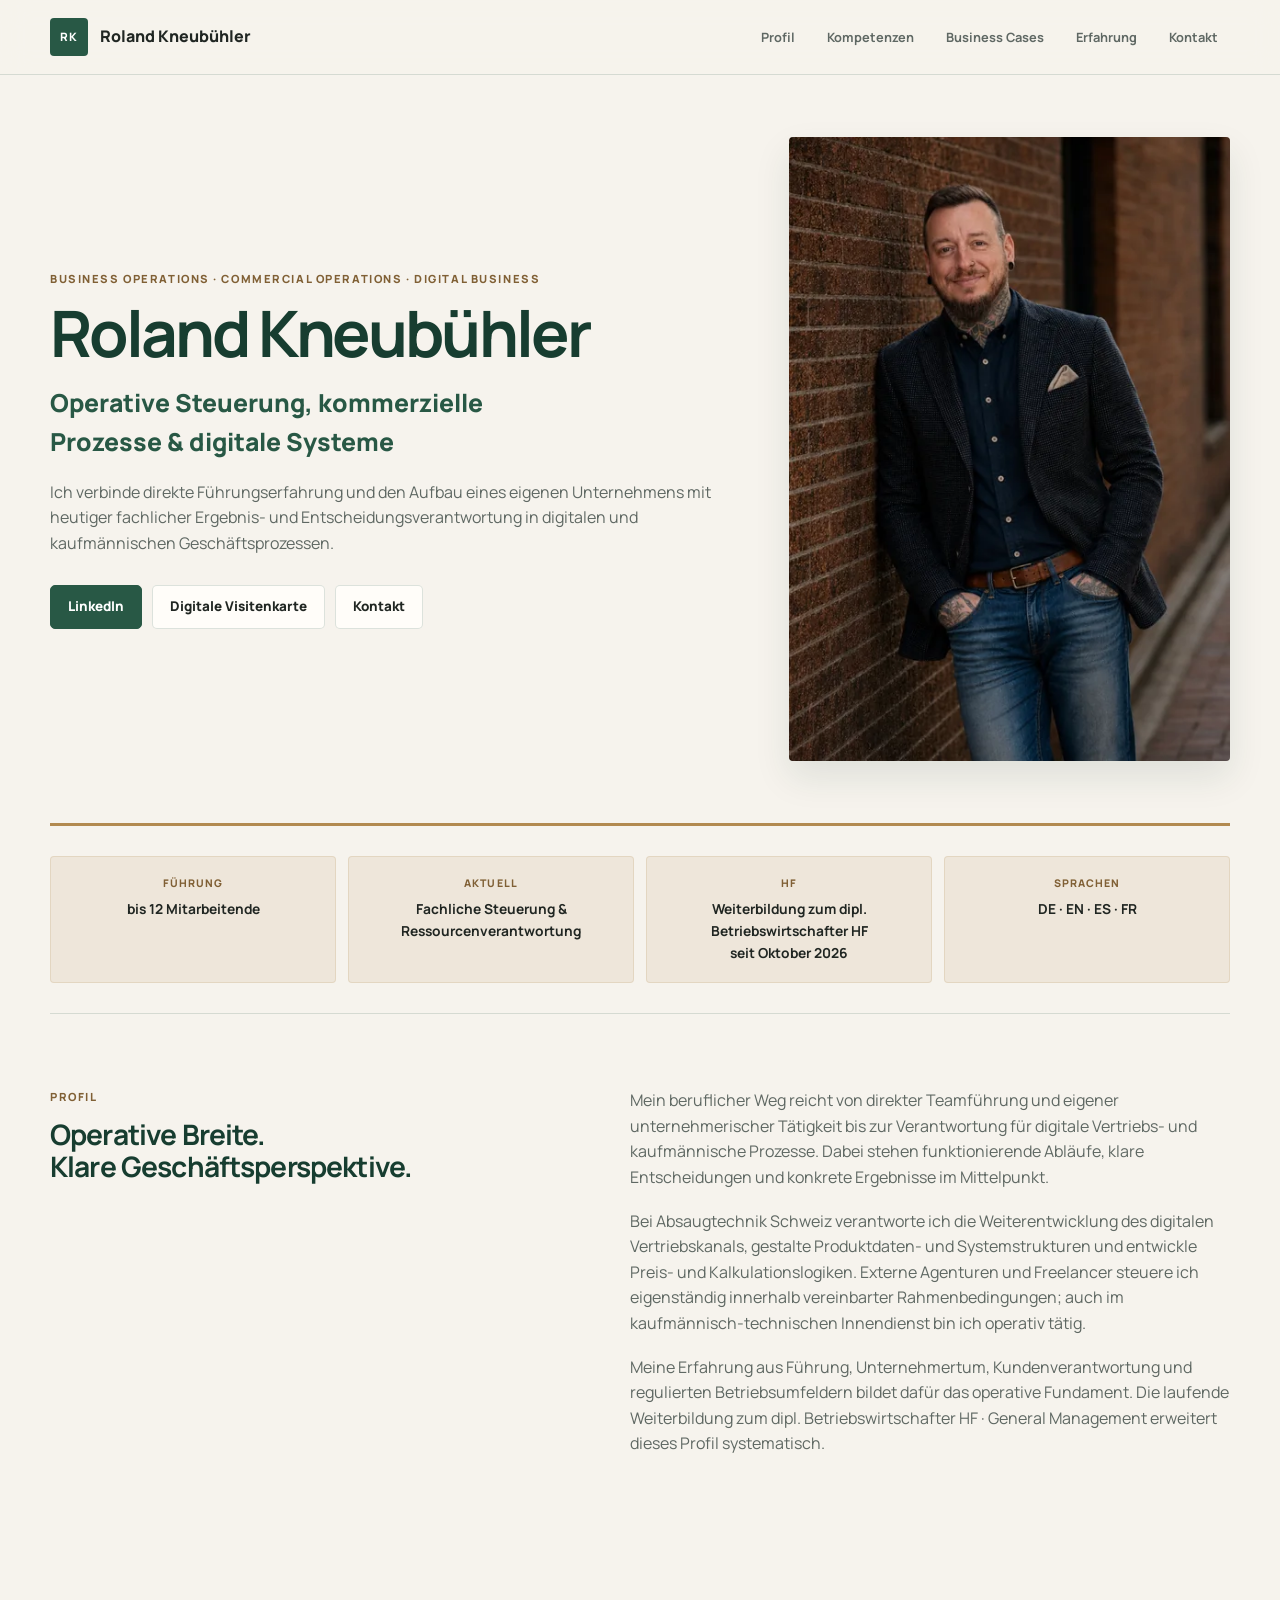
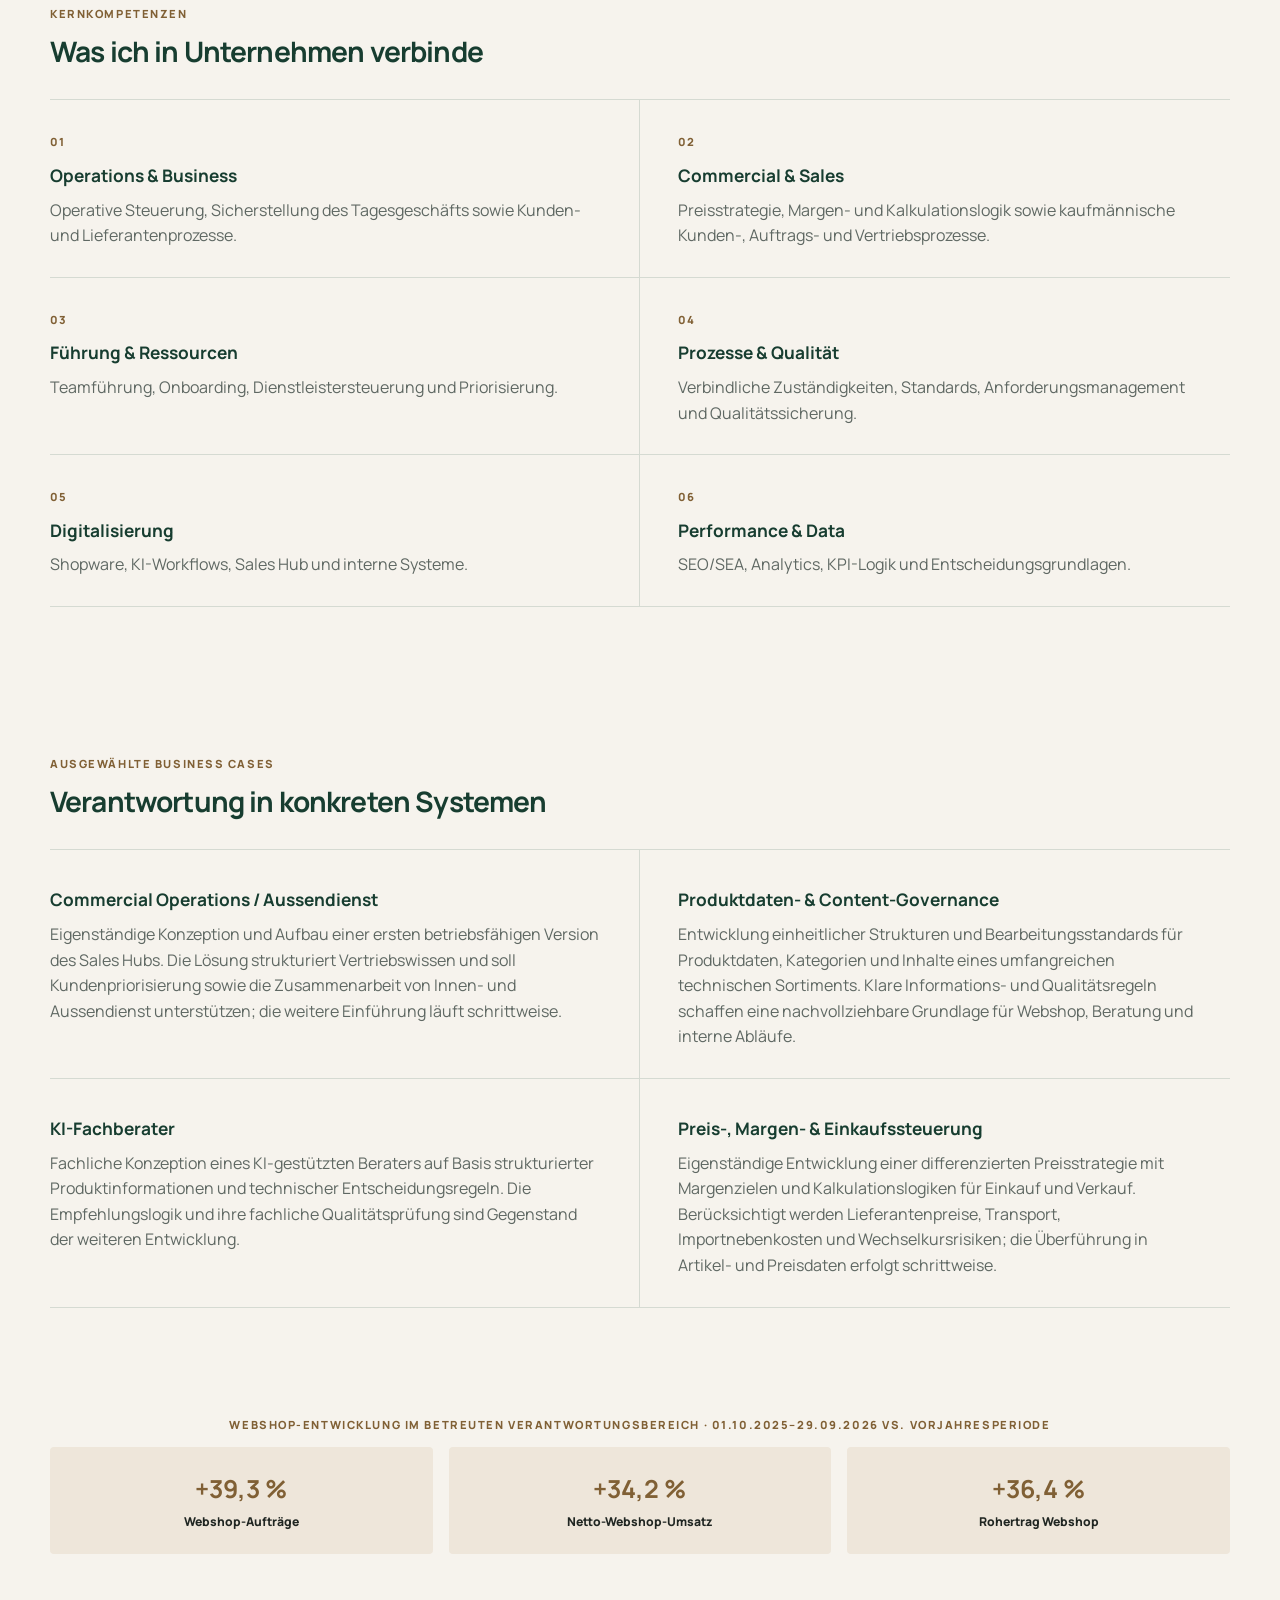
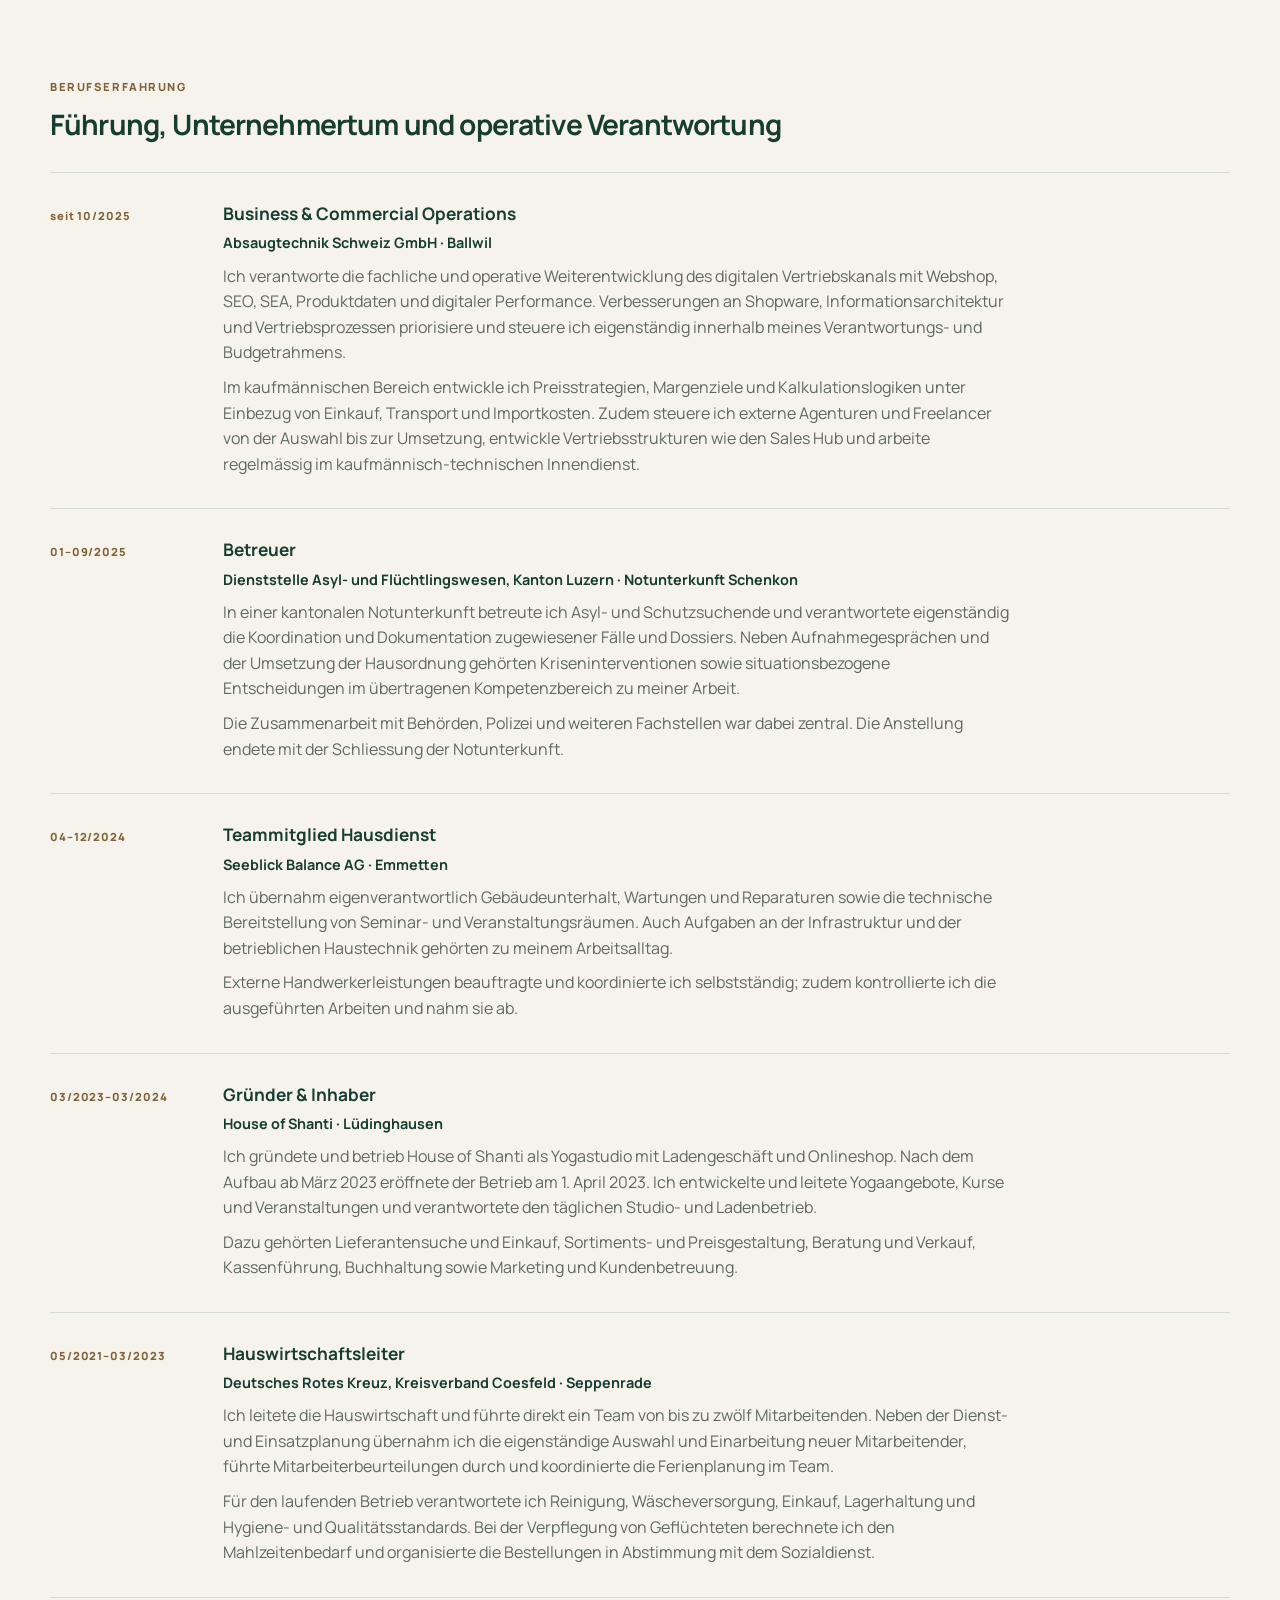
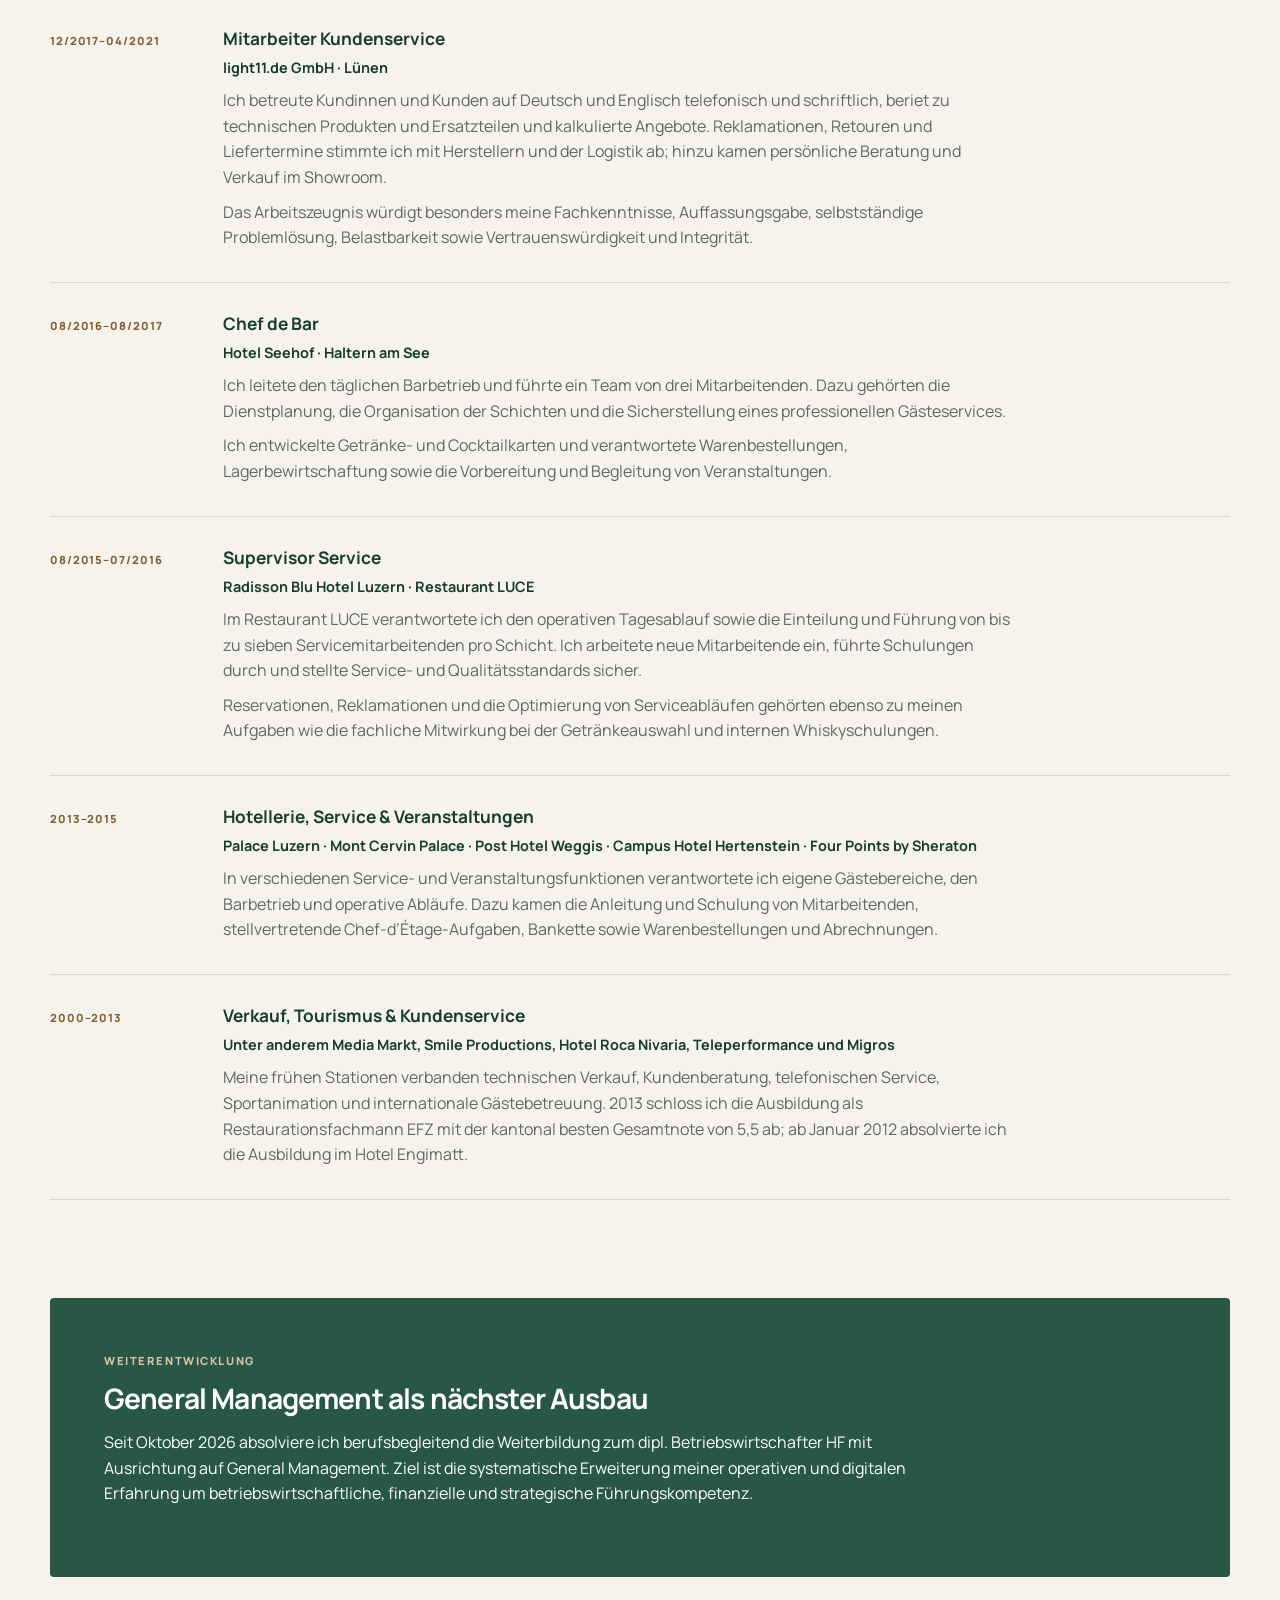
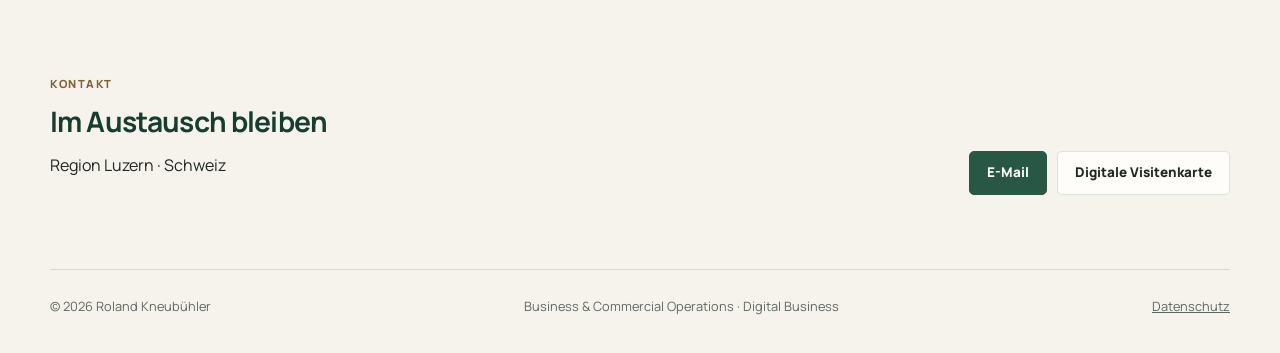
==== commit ebc6e863: "Refine hero, profile, competencies and project case statuses" ====
--- a/index.html
+++ b/index.html
@@ -1,5 +1,5 @@
 <!doctype html>
-<html lang="de-CH"><head><meta charset="utf-8"><meta name="viewport" content="width=device-width,initial-scale=1"><meta name="theme-color" content="#285845"><title>Roland Kneubühler | Business & Commercial Operations</title><meta name="description" content="Roland Kneubühler – Business & Commercial Operations. Operative Steuerung, kommerzielle Prozesse, Systeme, Digitalisierung und Führung."><link rel="canonical" href="https://roland-kneubuehler.ch/"><meta property="og:type" content="profile"><meta property="og:url" content="https://roland-kneubuehler.ch/"><meta property="og:site_name" content="Roland Kneubühler"><meta property="og:locale" content="de_CH"><meta property="og:title" content="Roland Kneubühler | Business & Commercial Operations"><meta property="og:description" content="Prozesse, Systeme & operative Verantwortung."><meta property="og:image" content="https://roland-kneubuehler.ch/portrait.jpg"><meta property="og:image:alt" content="Roland Kneubühler – Business & Commercial Operations"><meta name="twitter:card" content="summary_large_image"><meta name="twitter:title" content="Roland Kneubühler | Business & Commercial Operations"><meta name="twitter:description" content="Prozesse, Systeme & operative Verantwortung."><meta name="twitter:image" content="https://roland-kneubuehler.ch/portrait.jpg"><link rel="icon" type="image/svg+xml" href="/favicon.svg"><link rel="stylesheet" href="/home.css?v=20261012-5"><script type="application/ld+json">{"@context":"https://schema.org","@type":"Person","name":"Roland Kneubühler","url":"https://roland-kneubuehler.ch/","image":"https://roland-kneubuehler.ch/portrait.jpg","email":"mailto:r.kneubuehler@outlook.com","telephone":"+41 78 246 16 40","jobTitle":"Business & Commercial Operations","worksFor":{"@type":"Organization","name":"Absaugtechnik Schweiz GmbH","url":"https://www.absaugtechnik.ch/"},"sameAs":["https://www.linkedin.com/in/roland-kneubuehler"],"address":{"@type":"PostalAddress","addressLocality":"Hochdorf","addressRegion":"LU","addressCountry":"CH"},"knowsAbout":["Business Operations","Digital Commerce","E-Commerce","Prozessmanagement","Digitalisierung","Führung","Commercial Operations","Produktdaten","Performance & Data"]}</script></head><body><a class="skip-link" href="#inhalt">Zum Inhalt springen</a><header class="site-header"><nav class="navbar" aria-label="Hauptnavigation"><a class="brand" href="#start"><span class="brand-mark">RK</span><span>Roland Kneubühler</span></a><div class="nav-links"><a href="#profil">Profil</a><a href="#kompetenzen">Kompetenzen</a><a href="#cases">Business Cases</a><a href="#erfahrung">Erfahrung</a><a href="#kontakt">Kontakt</a></div></nav></header><main id="inhalt" class="page"><section id="start" class="hero"><div class="hero-copy"><p class="eyebrow">Business Operations · Commercial Operations · Digital Business</p><h1>Roland Kneubühler</h1><p class="hero-positioning">Operative Steuerung, kommerzielle Prozesse & digitale Systeme</p><p class="hero-intro">Erfahrener operativer Business-Generalist mit Führungserfahrung und eigenständiger fachlicher Steuerungsverantwortung an den Schnittstellen von Operations, Vertrieb, Prozessen und Digitalisierung.</p><div class="hero-actions"><a class="button primary" href="https://www.linkedin.com/in/roland-kneubuehler" target="_blank" rel="noopener">LinkedIn</a><a class="button secondary" href="/vcard/">Digitale Visitenkarte</a><a class="button secondary" href="mailto:r.kneubuehler@outlook.com">Kontakt</a></div></div><div class="hero-visual"><img src="/assets/images/portrait-800.webp" srcset="/assets/images/portrait-480.webp 480w, /assets/images/portrait-800.webp 800w, /assets/images/portrait-1200.webp 1200w" sizes="(max-width: 760px) min(440px, calc(100vw - 24px)), (max-width: 900px) 38vw, 440px" alt="Portrait von Roland Kneubühler" width="1414" height="2000" fetchpriority="high" decoding="async"></div></section><section class="facts"><div><span>Führung</span><strong>bis 12 Mitarbeitende</strong></div><div><span>Aktuell</span><strong>Fachliche Steuerung & Ressourcenverantwortung</strong></div><div><span>HF</span><strong>Weiterbildung zum dipl. Betriebswirtschafter HF<br>seit Oktober 2026</strong></div><div><span>Sprachen</span><strong>DE · EN · ES · FR</strong></div></section><section id="profil" class="section split-section"><div class="section-heading"><p class="section-label">Profil</p><h2><span class="heading-line">Operative Breite.</span> <span class="heading-line">Klare Geschäftsperspektive.</span></h2></div><div class="section-copy"><p>Mein beruflicher Weg verbindet operative Umsetzung mit kaufmännischer Entscheidungsarbeit, Projekt- und Prozessverantwortung sowie dem Aufbau skalierbarer Systeme.</p><p>Heute arbeite ich an der Schnittstelle von Business Operations, Commercial Operations und Digital Business. Dabei verbinde ich Tagesgeschäft, Vertrieb, Pricing, Produktdaten, digitale Systeme, externe Dienstleister und wirtschaftliche Entscheidungsgrundlagen.</p><p>Meine Erfahrung aus Führung, Unternehmertum, Kundenverantwortung und regulierten Betriebsumfeldern bildet dafür das operative Fundament. Die laufende Weiterbildung zum dipl. Betriebswirtschafter HF · General Management erweitert dieses Profil systematisch.</p></div></section><section id="kompetenzen" class="section"><div class="section-heading wide"><p class="section-label">Kernkompetenzen</p><h2>Was ich in Unternehmen verbinde</h2></div><div class="content-grid competency-grid"><article><span class="grid-index">01</span><h3>Operations & Business</h3><p>Operative Steuerung, Sicherstellung des Tagesgeschäfts sowie Kunden- und Lieferantenprozesse.</p></article><article><span class="grid-index">02</span><h3>Commercial & Sales</h3><p>Pricing, Margenlogik, Sales Operations und Account Development.</p></article><article><span class="grid-index">03</span><h3>Führung & Ressourcen</h3><p>Teamführung, Onboarding, Dienstleistersteuerung und Priorisierung.</p></article><article><span class="grid-index">04</span><h3>Prozesse & Qualität</h3><p>Verbindliche Zuständigkeiten, Standards, Anforderungsmanagement und Qualitätssicherung.</p></article><article><span class="grid-index">05</span><h3>Digitalisierung</h3><p>Shopware, KI-Workflows, Sales Hub und interne Systeme.</p></article><article><span class="grid-index">06</span><h3>Performance & Data</h3><p>SEO/SEA, Analytics, KPI-Logik und Entscheidungsgrundlagen.</p></article></div></section><section id="cases" class="section"><div class="section-heading wide"><p class="section-label">Ausgewählte Business Cases</p><h2>Verantwortung in konkreten Systemen</h2></div><div class="content-grid"><article><h3>Commercial Operations / Aussendienst</h3><p>Konzeption und Aufbau eines Sales Hubs, der Kundenpriorisierung, Verkaufschancen und die Zusammenarbeit von Innen- und Aussendienst verbindet. Klare Zuständigkeiten schaffen die Grundlage für eine systematische Kundenentwicklung.</p></article><article><h3>Produktdaten- & Content-Governance</h3><p>Standardisierung von Produktdaten und Inhalten für mehrere tausend Artikel. Verbindliche Datenquellen, Prüfungen und Freigaben schaffen eine einheitliche Grundlage für Webshop, Beratung und interne Abläufe.</p></article><article><h3>KI-Fachberater</h3><p>Konzeption und Umsetzung eines digitalen Fachberaters mit Produktklassifikation, technischen Regeln und kontrollierter Empfehlungslogik. Die fachliche Qualität wird durch strukturierte Tests weiter geprüft.</p></article><article><h3>Preis-, Margen- & Einkaufssteuerung</h3><p>Aufbau belastbarer Ist-/Kalk-EK-Logiken inklusive Importnebenkosten sowie Preis-, Margen- und Lieferantenabgleich als Grundlage für operative Entscheidungen.</p></article></div></section><section class="impact"><p class="section-label">Webshop-Entwicklung im betreuten Verantwortungsbereich · 01.10.2025–29.09.2026 vs. Vorjahresperiode</p><div class="impact-grid"><div><strong>+39,3 %</strong><span>Webshop-Aufträge</span></div><div><strong>+34,2 %</strong><span>Netto-Webshop-Umsatz</span></div><div><strong>+36,4 %</strong><span>Rohertrag Webshop</span></div></div></section><section id="erfahrung" class="section"><div class="section-heading wide"><p class="section-label">Berufserfahrung</p><h2>Führung, Unternehmertum und operative Verantwortung</h2></div><div class="journey-list">
+<html lang="de-CH"><head><meta charset="utf-8"><meta name="viewport" content="width=device-width,initial-scale=1"><meta name="theme-color" content="#285845"><title>Roland Kneubühler | Business & Commercial Operations</title><meta name="description" content="Roland Kneubühler – Business & Commercial Operations. Operative Steuerung, kommerzielle Prozesse, Systeme, Digitalisierung und Führung."><link rel="canonical" href="https://roland-kneubuehler.ch/"><meta property="og:type" content="profile"><meta property="og:url" content="https://roland-kneubuehler.ch/"><meta property="og:site_name" content="Roland Kneubühler"><meta property="og:locale" content="de_CH"><meta property="og:title" content="Roland Kneubühler | Business & Commercial Operations"><meta property="og:description" content="Prozesse, Systeme & operative Verantwortung."><meta property="og:image" content="https://roland-kneubuehler.ch/portrait.jpg"><meta property="og:image:alt" content="Roland Kneubühler – Business & Commercial Operations"><meta name="twitter:card" content="summary_large_image"><meta name="twitter:title" content="Roland Kneubühler | Business & Commercial Operations"><meta name="twitter:description" content="Prozesse, Systeme & operative Verantwortung."><meta name="twitter:image" content="https://roland-kneubuehler.ch/portrait.jpg"><link rel="icon" type="image/svg+xml" href="/favicon.svg"><link rel="stylesheet" href="/home.css?v=20261012-5"><script type="application/ld+json">{"@context":"https://schema.org","@type":"Person","name":"Roland Kneubühler","url":"https://roland-kneubuehler.ch/","image":"https://roland-kneubuehler.ch/portrait.jpg","email":"mailto:r.kneubuehler@outlook.com","telephone":"+41 78 246 16 40","jobTitle":"Business & Commercial Operations","worksFor":{"@type":"Organization","name":"Absaugtechnik Schweiz GmbH","url":"https://www.absaugtechnik.ch/"},"sameAs":["https://www.linkedin.com/in/roland-kneubuehler"],"address":{"@type":"PostalAddress","addressLocality":"Hochdorf","addressRegion":"LU","addressCountry":"CH"},"knowsAbout":["Business Operations","Digital Commerce","E-Commerce","Prozessmanagement","Digitalisierung","Führung","Commercial Operations","Produktdaten","Performance & Data"]}</script></head><body><a class="skip-link" href="#inhalt">Zum Inhalt springen</a><header class="site-header"><nav class="navbar" aria-label="Hauptnavigation"><a class="brand" href="#start"><span class="brand-mark">RK</span><span>Roland Kneubühler</span></a><div class="nav-links"><a href="#profil">Profil</a><a href="#kompetenzen">Kompetenzen</a><a href="#cases">Business Cases</a><a href="#erfahrung">Erfahrung</a><a href="#kontakt">Kontakt</a></div></nav></header><main id="inhalt" class="page"><section id="start" class="hero"><div class="hero-copy"><p class="eyebrow">Business Operations · Commercial Operations · Digital Business</p><h1>Roland Kneubühler</h1><p class="hero-positioning">Operative Steuerung, kommerzielle Prozesse & digitale Systeme</p><p class="hero-intro">Ich verbinde direkte Führungserfahrung und den Aufbau eines eigenen Unternehmens mit heutiger fachlicher Ergebnis- und Entscheidungsverantwortung in digitalen und kaufmännischen Geschäftsprozessen.</p><div class="hero-actions"><a class="button primary" href="https://www.linkedin.com/in/roland-kneubuehler" target="_blank" rel="noopener">LinkedIn</a><a class="button secondary" href="/vcard/">Digitale Visitenkarte</a><a class="button secondary" href="mailto:r.kneubuehler@outlook.com">Kontakt</a></div></div><div class="hero-visual"><img src="/assets/images/portrait-800.webp" srcset="/assets/images/portrait-480.webp 480w, /assets/images/portrait-800.webp 800w, /assets/images/portrait-1200.webp 1200w" sizes="(max-width: 760px) min(440px, calc(100vw - 24px)), (max-width: 900px) 38vw, 440px" alt="Portrait von Roland Kneubühler" width="1414" height="2000" fetchpriority="high" decoding="async"></div></section><section class="facts"><div><span>Führung</span><strong>bis 12 Mitarbeitende</strong></div><div><span>Aktuell</span><strong>Fachliche Steuerung & Ressourcenverantwortung</strong></div><div><span>HF</span><strong>Weiterbildung zum dipl. Betriebswirtschafter HF<br>seit Oktober 2026</strong></div><div><span>Sprachen</span><strong>DE · EN · ES · FR</strong></div></section><section id="profil" class="section split-section"><div class="section-heading"><p class="section-label">Profil</p><h2><span class="heading-line">Operative Breite.</span> <span class="heading-line">Klare Geschäftsperspektive.</span></h2></div><div class="section-copy"><p>Mein beruflicher Weg reicht von direkter Teamführung und eigener unternehmerischer Tätigkeit bis zur Verantwortung für digitale Vertriebs- und kaufmännische Prozesse. Dabei stehen funktionierende Abläufe, klare Entscheidungen und konkrete Ergebnisse im Mittelpunkt.</p><p>Bei Absaugtechnik Schweiz verantworte ich die Weiterentwicklung des digitalen Vertriebskanals, gestalte Produktdaten- und Systemstrukturen und entwickle Preis- und Kalkulationslogiken. Externe Agenturen und Freelancer steuere ich eigenständig innerhalb vereinbarter Rahmenbedingungen; auch im kaufmännisch-technischen Innendienst bin ich operativ tätig.</p><p>Meine Erfahrung aus Führung, Unternehmertum, Kundenverantwortung und regulierten Betriebsumfeldern bildet dafür das operative Fundament. Die laufende Weiterbildung zum dipl. Betriebswirtschafter HF · General Management erweitert dieses Profil systematisch.</p></div></section><section id="kompetenzen" class="section"><div class="section-heading wide"><p class="section-label">Kernkompetenzen</p><h2>Was ich in Unternehmen verbinde</h2></div><div class="content-grid competency-grid"><article><span class="grid-index">01</span><h3>Operations & Business</h3><p>Operative Steuerung, Sicherstellung des Tagesgeschäfts sowie Kunden- und Lieferantenprozesse.</p></article><article><span class="grid-index">02</span><h3>Commercial & Sales</h3><p>Preisstrategie, Margen- und Kalkulationslogik sowie kaufmännische Kunden-, Auftrags- und Vertriebsprozesse.</p></article><article><span class="grid-index">03</span><h3>Führung & Ressourcen</h3><p>Teamführung, Onboarding, Dienstleistersteuerung und Priorisierung.</p></article><article><span class="grid-index">04</span><h3>Prozesse & Qualität</h3><p>Verbindliche Zuständigkeiten, Standards, Anforderungsmanagement und Qualitätssicherung.</p></article><article><span class="grid-index">05</span><h3>Digitalisierung</h3><p>Shopware, KI-Workflows, Sales Hub und interne Systeme.</p></article><article><span class="grid-index">06</span><h3>Performance & Data</h3><p>SEO/SEA, Analytics, KPI-Logik und Entscheidungsgrundlagen.</p></article></div></section><section id="cases" class="section"><div class="section-heading wide"><p class="section-label">Ausgewählte Business Cases</p><h2>Verantwortung in konkreten Systemen</h2></div><div class="content-grid"><article><h3>Commercial Operations / Aussendienst</h3><p>Eigenständige Konzeption und Aufbau einer ersten betriebsfähigen Version des Sales Hubs. Die Lösung strukturiert Vertriebswissen und soll Kundenpriorisierung sowie die Zusammenarbeit von Innen- und Aussendienst unterstützen; die weitere Einführung läuft schrittweise.</p></article><article><h3>Produktdaten- & Content-Governance</h3><p>Entwicklung einheitlicher Strukturen und Bearbeitungsstandards für Produktdaten, Kategorien und Inhalte eines umfangreichen technischen Sortiments. Klare Informations- und Qualitätsregeln schaffen eine nachvollziehbare Grundlage für Webshop, Beratung und interne Abläufe.</p></article><article><h3>KI-Fachberater</h3><p>Fachliche Konzeption eines KI-gestützten Beraters auf Basis strukturierter Produktinformationen und technischer Entscheidungsregeln. Die Empfehlungslogik und ihre fachliche Qualitätsprüfung sind Gegenstand der weiteren Entwicklung.</p></article><article><h3>Preis-, Margen- & Einkaufssteuerung</h3><p>Eigenständige Entwicklung einer differenzierten Preisstrategie mit Margenzielen und Kalkulationslogiken für Einkauf und Verkauf. Berücksichtigt werden Lieferantenpreise, Transport, Importnebenkosten und Wechselkursrisiken; die Überführung in Artikel- und Preisdaten erfolgt schrittweise.</p></article></div></section><section class="impact"><p class="section-label">Webshop-Entwicklung im betreuten Verantwortungsbereich · 01.10.2025–29.09.2026 vs. Vorjahresperiode</p><div class="impact-grid"><div><strong>+39,3 %</strong><span>Webshop-Aufträge</span></div><div><strong>+34,2 %</strong><span>Netto-Webshop-Umsatz</span></div><div><strong>+36,4 %</strong><span>Rohertrag Webshop</span></div></div></section><section id="erfahrung" class="section"><div class="section-heading wide"><p class="section-label">Berufserfahrung</p><h2>Führung, Unternehmertum und operative Verantwortung</h2></div><div class="journey-list">
 <article><div class="journey-heading"><span class="journey-no">seit 10/2025</span><h3>Business &amp; Commercial Operations</h3></div><div class="journey-details"><p class="journey-employer"><strong>Absaugtechnik Schweiz GmbH · Ballwil</strong></p><p>Ich verantworte die fachliche und operative Weiterentwicklung des digitalen Vertriebskanals mit Webshop, SEO, SEA, Produktdaten und digitaler Performance. Verbesserungen an Shopware, Informationsarchitektur und Vertriebsprozessen priorisiere und steuere ich eigenständig innerhalb meines Verantwortungs- und Budgetrahmens.</p><p>Im kaufmännischen Bereich entwickle ich Preisstrategien, Margenziele und Kalkulationslogiken unter Einbezug von Einkauf, Transport und Importkosten. Zudem steuere ich externe Agenturen und Freelancer von der Auswahl bis zur Umsetzung, entwickle Vertriebsstrukturen wie den Sales Hub und arbeite regelmässig im kaufmännisch-technischen Innendienst.</p></div></article>
 <article><div class="journey-heading"><span class="journey-no">01–09/2025</span><h3>Betreuer</h3></div><div class="journey-details"><p class="journey-employer"><strong>Dienststelle Asyl- und Flüchtlingswesen, Kanton Luzern · Notunterkunft Schenkon</strong></p><p>In einer kantonalen Notunterkunft betreute ich Asyl- und Schutzsuchende und verantwortete eigenständig die Koordination und Dokumentation zugewiesener Fälle und Dossiers. Neben Aufnahmegesprächen und der Umsetzung der Hausordnung gehörten Kriseninterventionen sowie situationsbezogene Entscheidungen im übertragenen Kompetenzbereich zu meiner Arbeit.</p><p>Die Zusammenarbeit mit Behörden, Polizei und weiteren Fachstellen war dabei zentral. Die Anstellung endete mit der Schliessung der Notunterkunft.</p></div></article>
 <article><div class="journey-heading"><span class="journey-no">04–12/2024</span><h3>Teammitglied Hausdienst</h3></div><div class="journey-details"><p class="journey-employer"><strong>Seeblick Balance AG · Emmetten</strong></p><p>Ich übernahm eigenverantwortlich Gebäudeunterhalt, Wartungen und Reparaturen sowie die technische Bereitstellung von Seminar- und Veranstaltungsräumen. Auch Aufgaben an der Infrastruktur und der betrieblichen Haustechnik gehörten zu meinem Arbeitsalltag.</p><p>Externe Handwerkerleistungen beauftragte und koordinierte ich selbstständig; zudem kontrollierte ich die ausgeführten Arbeiten und nahm sie ab.</p></div></article>
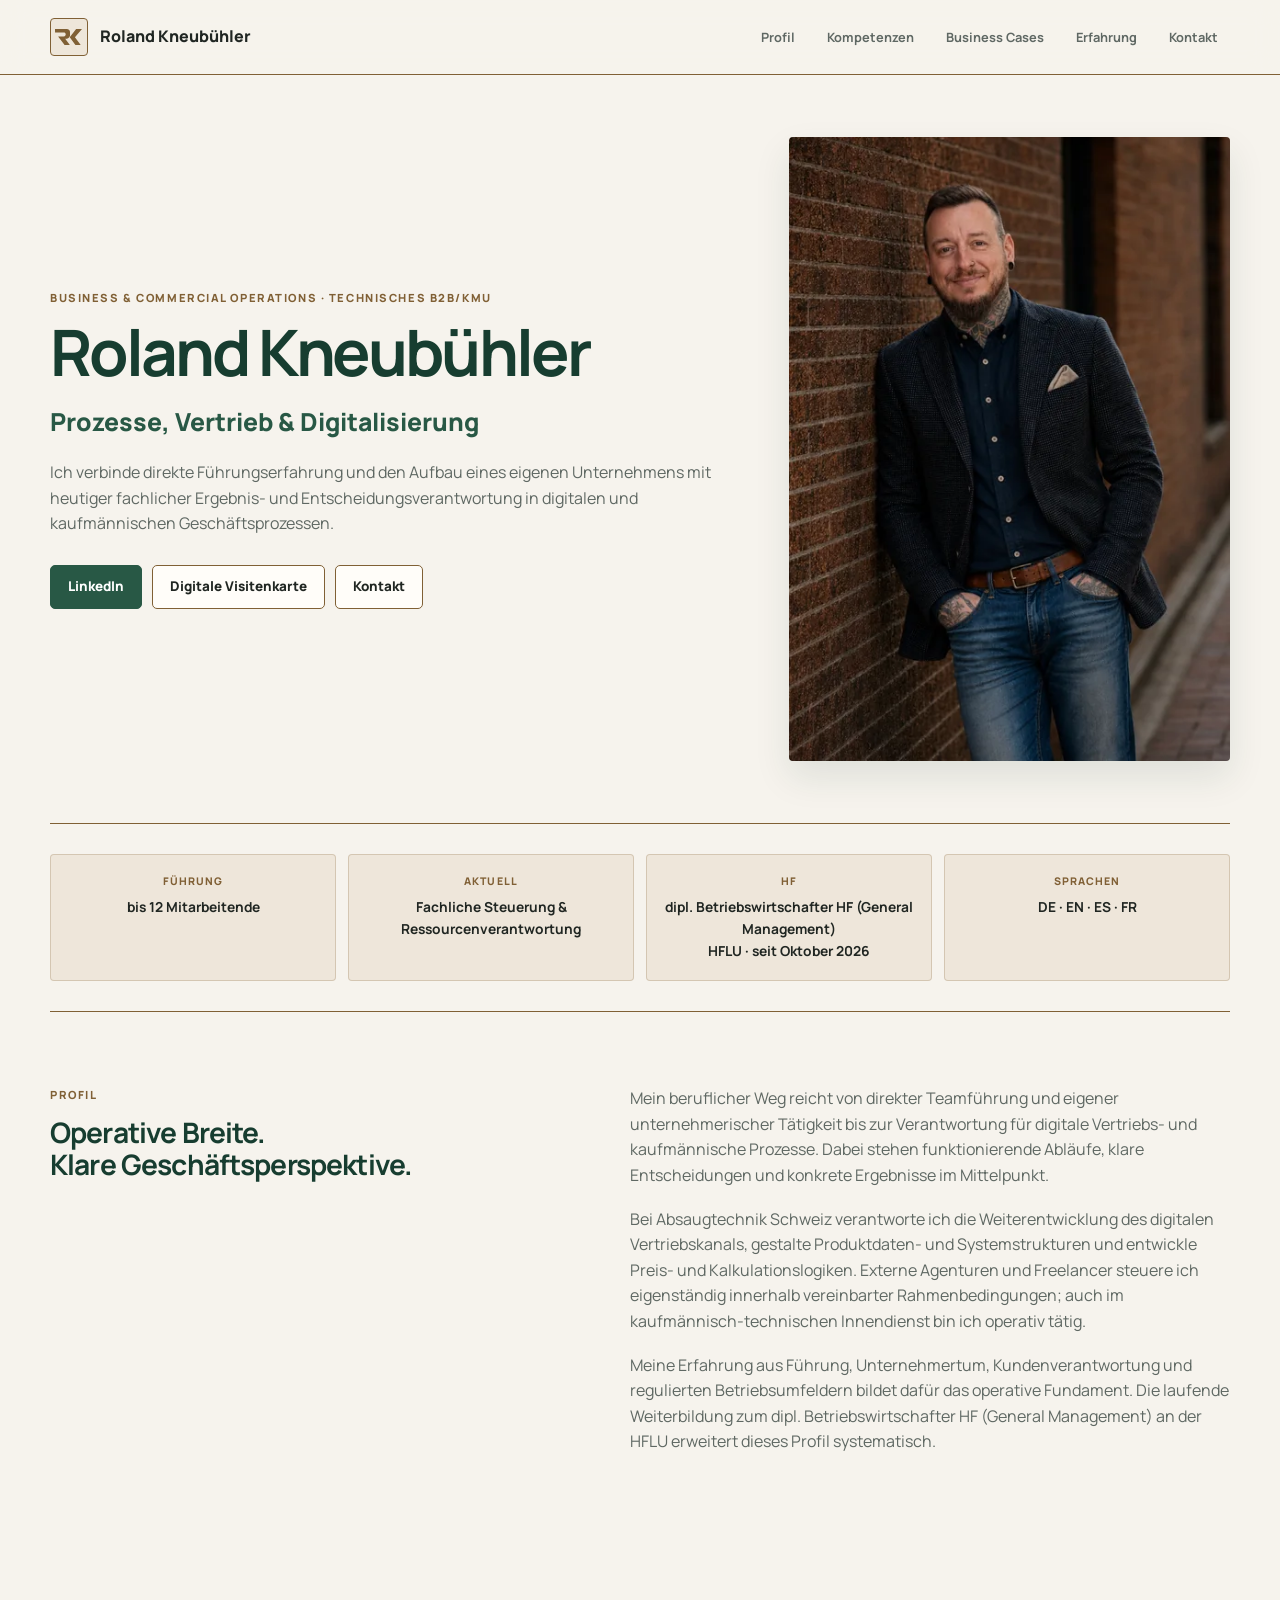
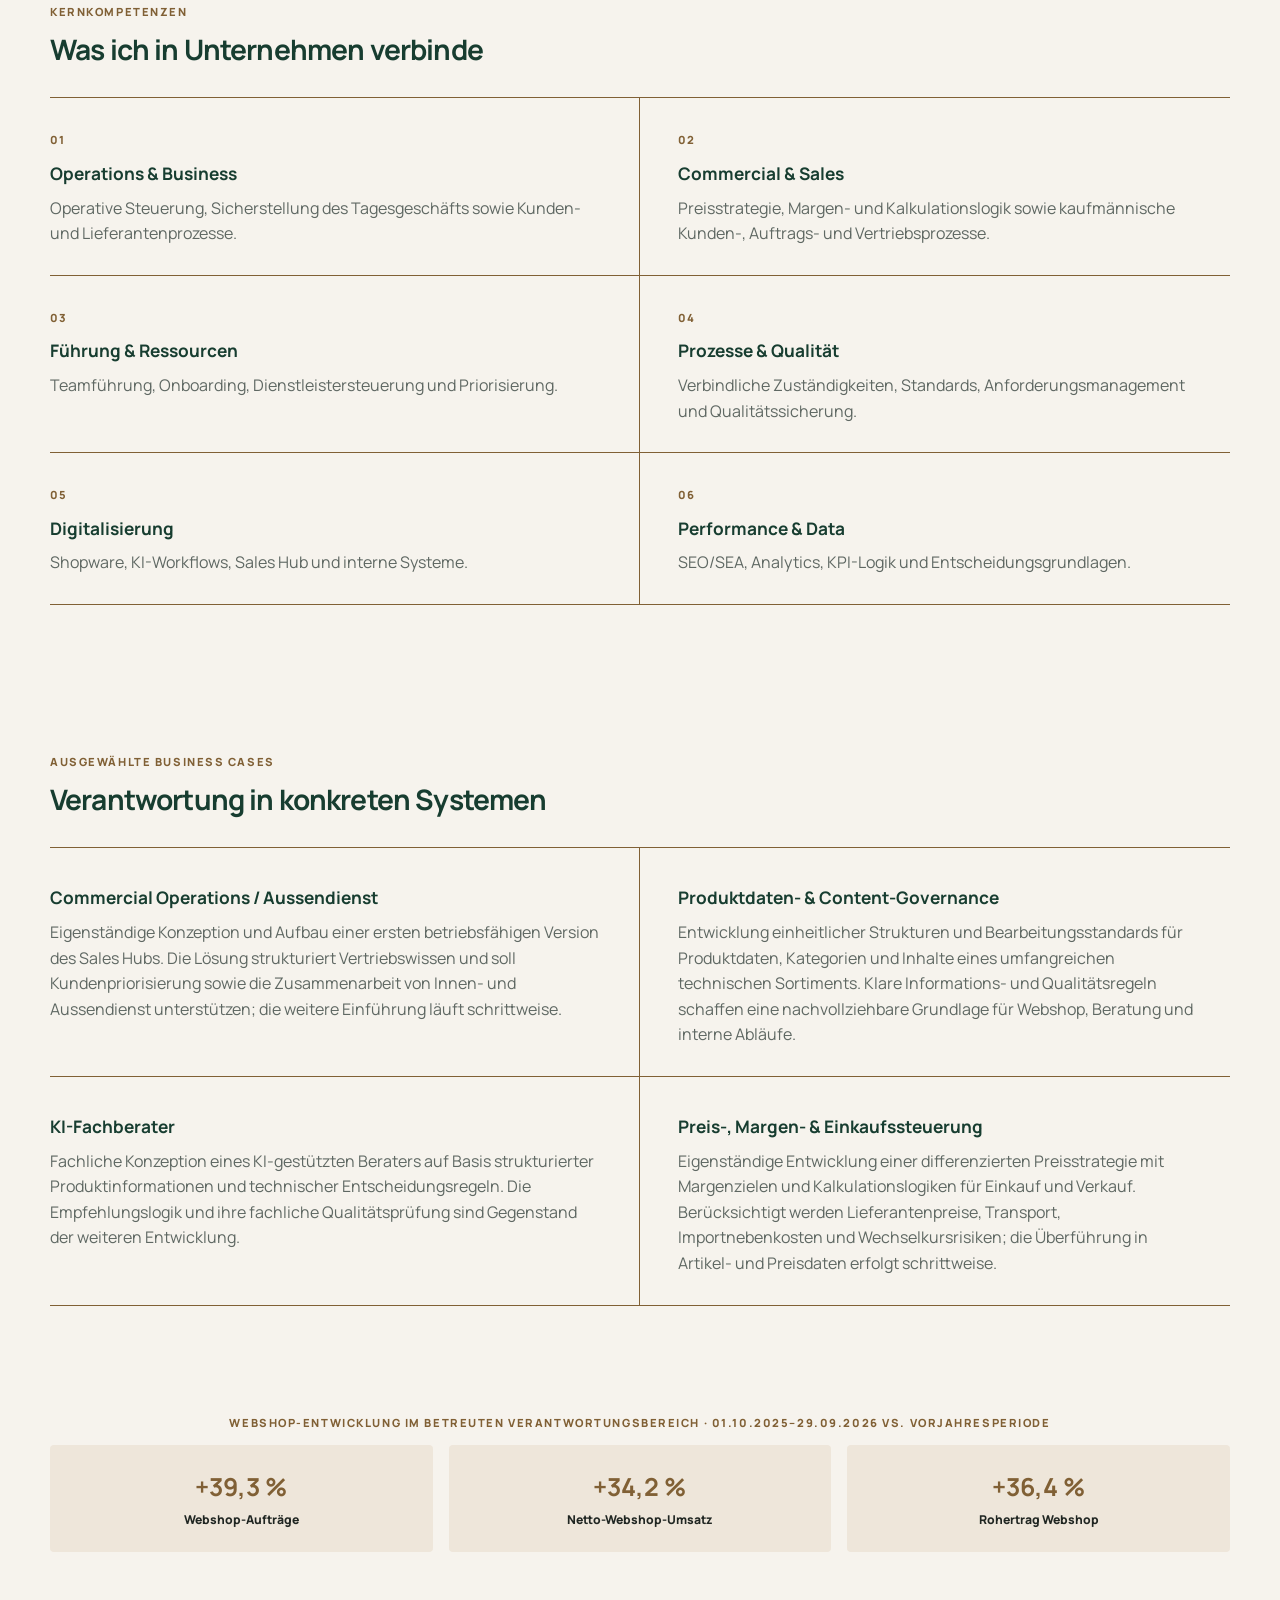
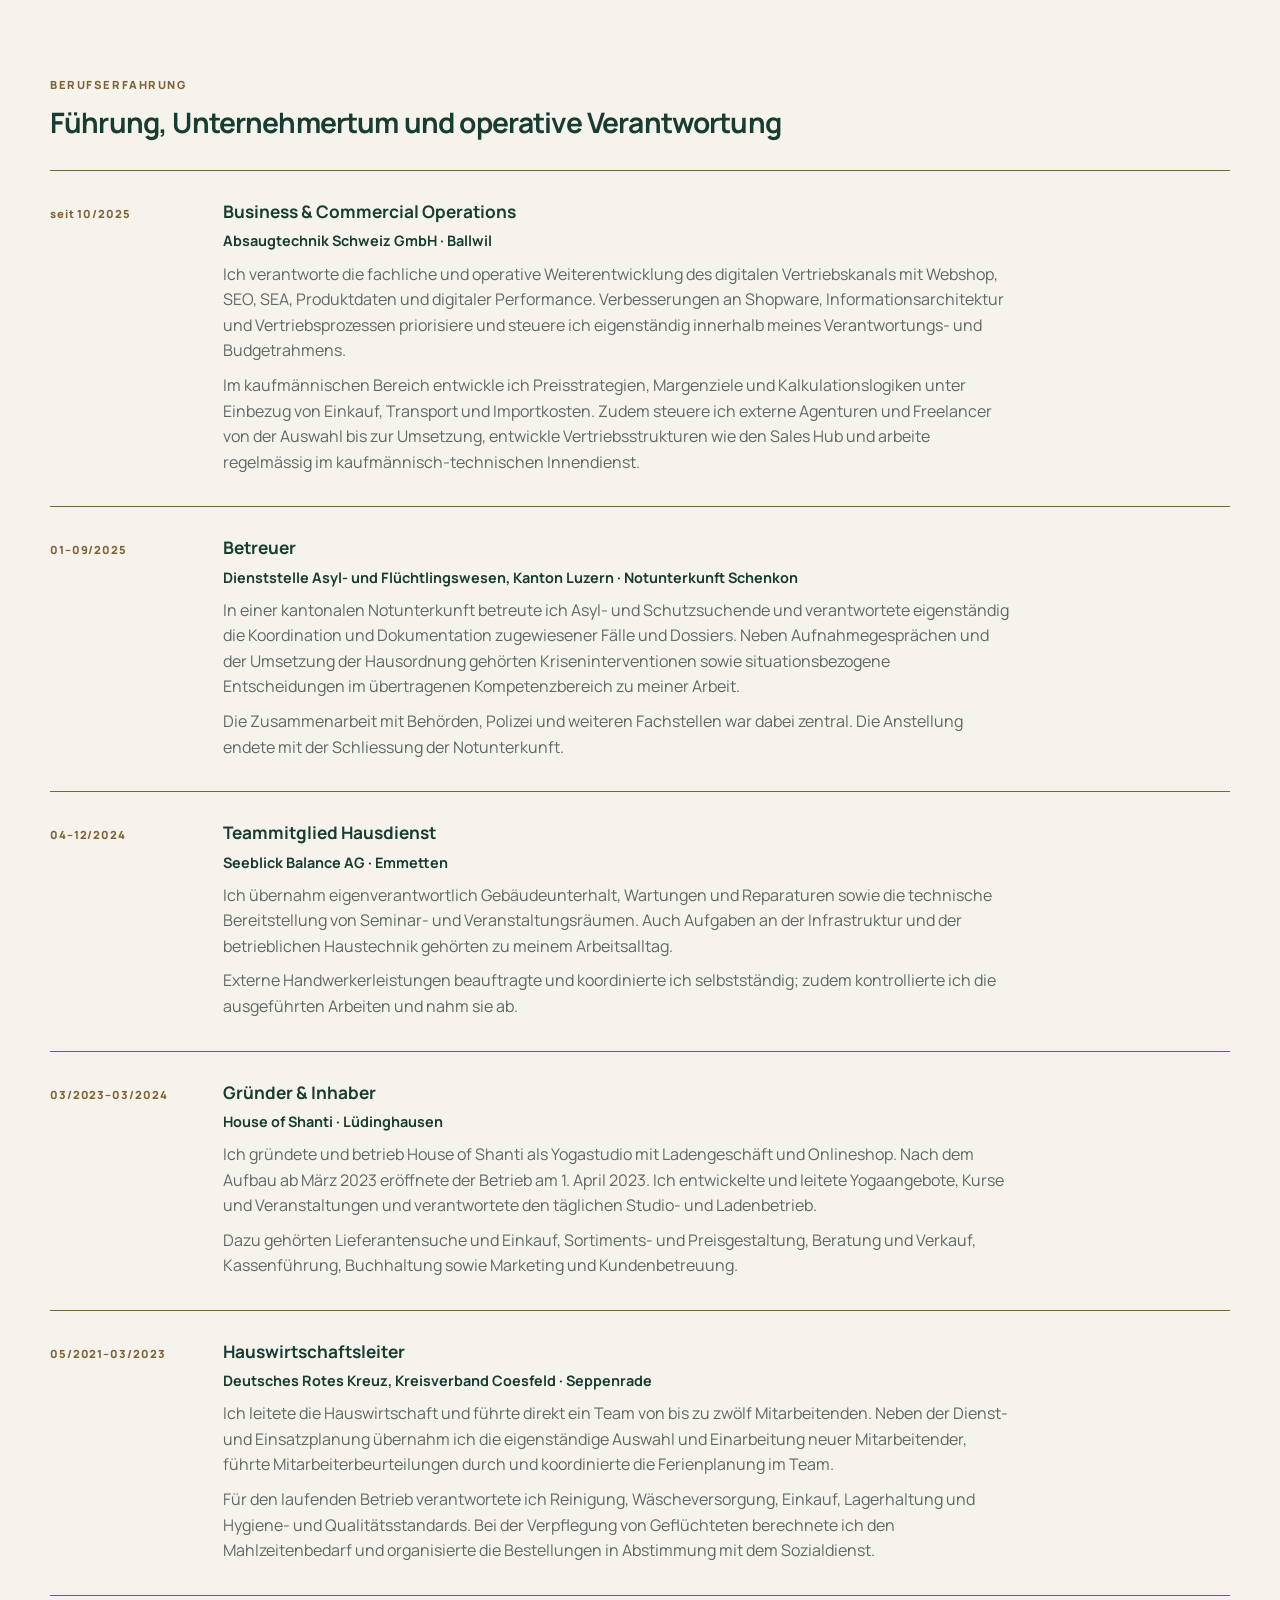
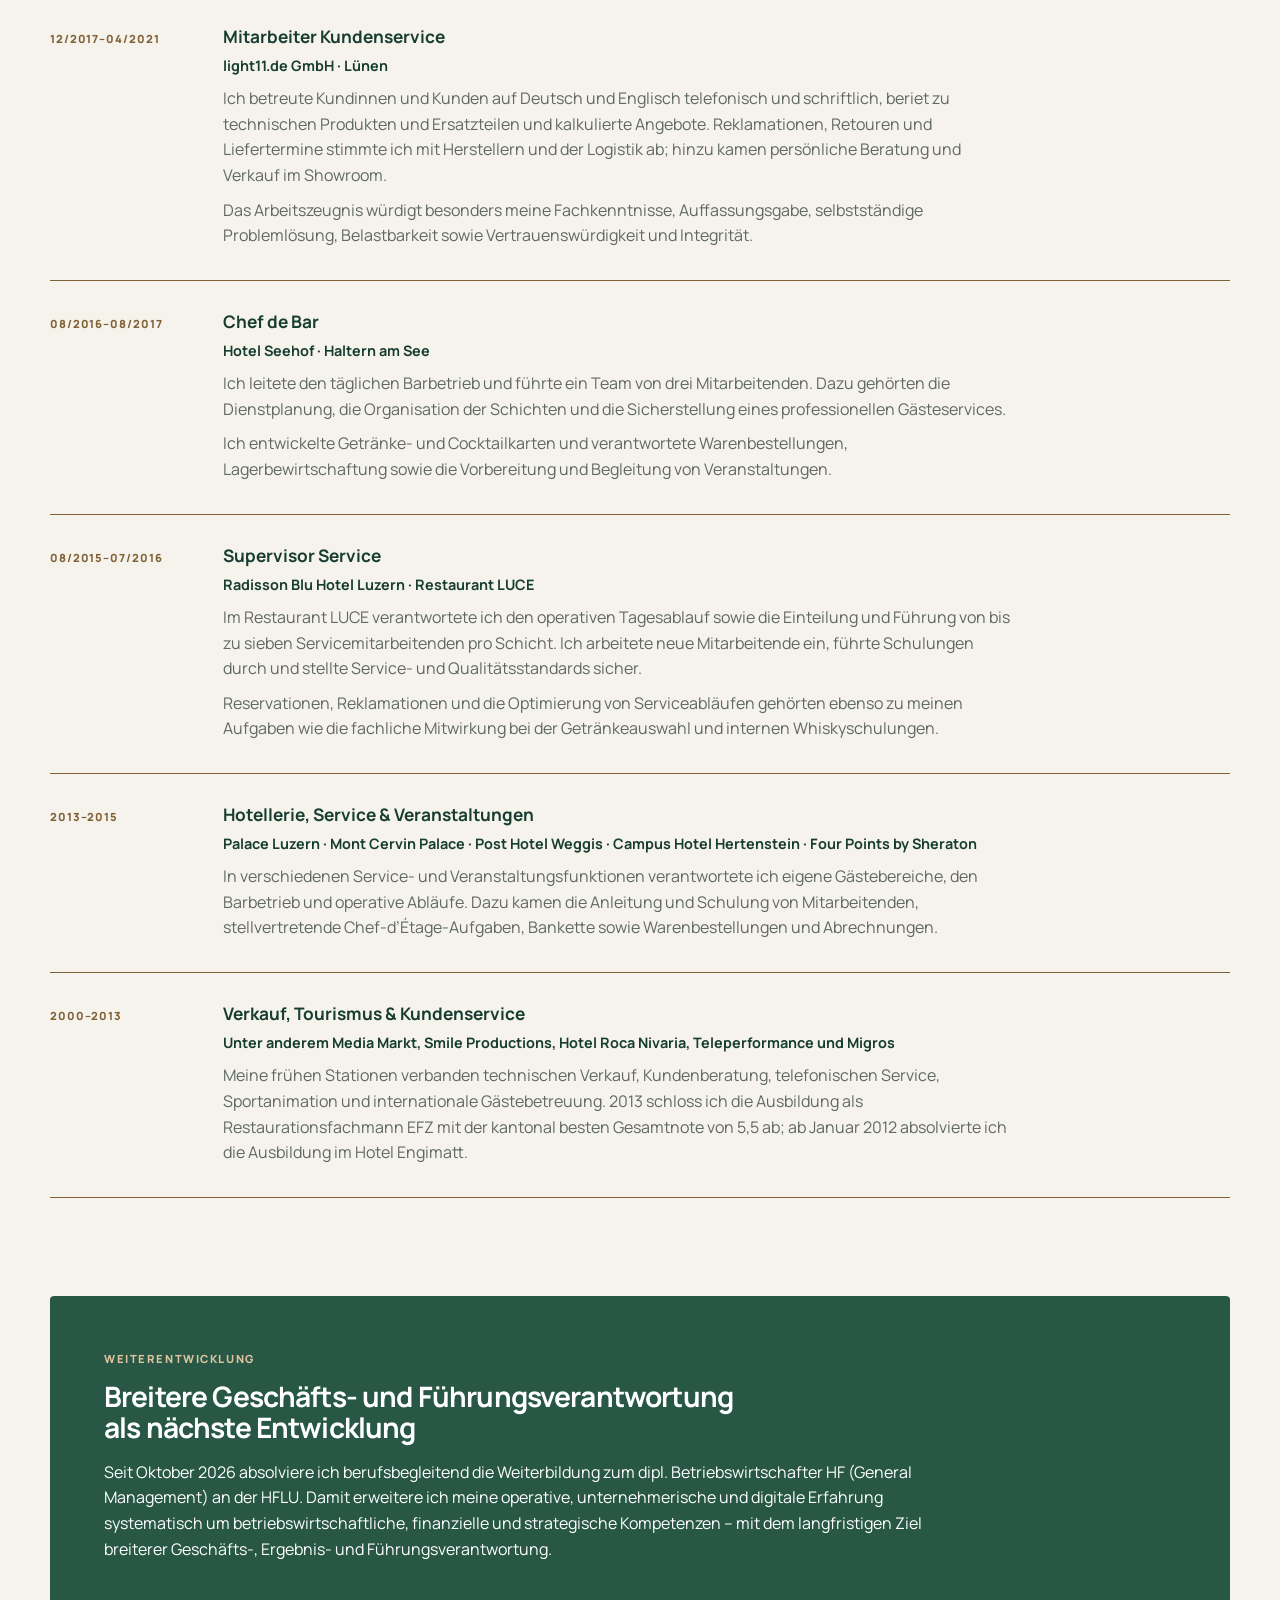
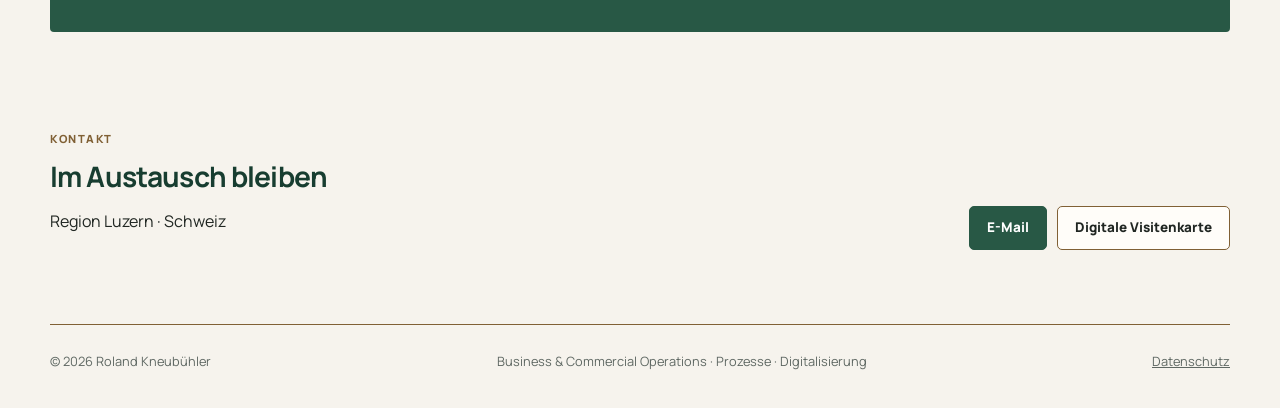
==== commit e5d0df9d: "Align website copy with current LinkedIn positioning" ====
--- a/index.html
+++ b/index.html
@@ -1,5 +1,5 @@
 <!doctype html>
-<html lang="de-CH"><head><meta charset="utf-8"><meta name="viewport" content="width=device-width,initial-scale=1"><meta name="theme-color" content="#285845"><title>Roland Kneubühler | Business & Commercial Operations</title><meta name="description" content="Roland Kneubühler – Business & Commercial Operations. Operative Steuerung, kommerzielle Prozesse, Systeme, Digitalisierung und Führung."><link rel="canonical" href="https://roland-kneubuehler.ch/"><meta property="og:type" content="profile"><meta property="og:url" content="https://roland-kneubuehler.ch/"><meta property="og:site_name" content="Roland Kneubühler"><meta property="og:locale" content="de_CH"><meta property="og:title" content="Roland Kneubühler | Business & Commercial Operations"><meta property="og:description" content="Prozesse, Systeme & operative Verantwortung."><meta property="og:image" content="https://roland-kneubuehler.ch/portrait.jpg"><meta property="og:image:alt" content="Roland Kneubühler – Business & Commercial Operations"><meta name="twitter:card" content="summary_large_image"><meta name="twitter:title" content="Roland Kneubühler | Business & Commercial Operations"><meta name="twitter:description" content="Prozesse, Systeme & operative Verantwortung."><meta name="twitter:image" content="https://roland-kneubuehler.ch/portrait.jpg"><link rel="icon" type="image/svg+xml" href="/favicon.svg"><link rel="stylesheet" href="/home.css?v=20261012-5"><script type="application/ld+json">{"@context":"https://schema.org","@type":"Person","name":"Roland Kneubühler","url":"https://roland-kneubuehler.ch/","image":"https://roland-kneubuehler.ch/portrait.jpg","email":"mailto:r.kneubuehler@outlook.com","telephone":"+41 78 246 16 40","jobTitle":"Business & Commercial Operations","worksFor":{"@type":"Organization","name":"Absaugtechnik Schweiz GmbH","url":"https://www.absaugtechnik.ch/"},"sameAs":["https://www.linkedin.com/in/roland-kneubuehler"],"address":{"@type":"PostalAddress","addressLocality":"Hochdorf","addressRegion":"LU","addressCountry":"CH"},"knowsAbout":["Business Operations","Digital Commerce","E-Commerce","Prozessmanagement","Digitalisierung","Führung","Commercial Operations","Produktdaten","Performance & Data"]}</script></head><body><a class="skip-link" href="#inhalt">Zum Inhalt springen</a><header class="site-header"><nav class="navbar" aria-label="Hauptnavigation"><a class="brand" href="#start"><span class="brand-mark">RK</span><span>Roland Kneubühler</span></a><div class="nav-links"><a href="#profil">Profil</a><a href="#kompetenzen">Kompetenzen</a><a href="#cases">Business Cases</a><a href="#erfahrung">Erfahrung</a><a href="#kontakt">Kontakt</a></div></nav></header><main id="inhalt" class="page"><section id="start" class="hero"><div class="hero-copy"><p class="eyebrow">Business Operations · Commercial Operations · Digital Business</p><h1>Roland Kneubühler</h1><p class="hero-positioning">Operative Steuerung, kommerzielle Prozesse & digitale Systeme</p><p class="hero-intro">Ich verbinde direkte Führungserfahrung und den Aufbau eines eigenen Unternehmens mit heutiger fachlicher Ergebnis- und Entscheidungsverantwortung in digitalen und kaufmännischen Geschäftsprozessen.</p><div class="hero-actions"><a class="button primary" href="https://www.linkedin.com/in/roland-kneubuehler" target="_blank" rel="noopener">LinkedIn</a><a class="button secondary" href="/vcard/">Digitale Visitenkarte</a><a class="button secondary" href="mailto:r.kneubuehler@outlook.com">Kontakt</a></div></div><div class="hero-visual"><img src="/assets/images/portrait-800.webp" srcset="/assets/images/portrait-480.webp 480w, /assets/images/portrait-800.webp 800w, /assets/images/portrait-1200.webp 1200w" sizes="(max-width: 760px) min(440px, calc(100vw - 24px)), (max-width: 900px) 38vw, 440px" alt="Portrait von Roland Kneubühler" width="1414" height="2000" fetchpriority="high" decoding="async"></div></section><section class="facts"><div><span>Führung</span><strong>bis 12 Mitarbeitende</strong></div><div><span>Aktuell</span><strong>Fachliche Steuerung & Ressourcenverantwortung</strong></div><div><span>HF</span><strong>Weiterbildung zum dipl. Betriebswirtschafter HF<br>seit Oktober 2026</strong></div><div><span>Sprachen</span><strong>DE · EN · ES · FR</strong></div></section><section id="profil" class="section split-section"><div class="section-heading"><p class="section-label">Profil</p><h2><span class="heading-line">Operative Breite.</span> <span class="heading-line">Klare Geschäftsperspektive.</span></h2></div><div class="section-copy"><p>Mein beruflicher Weg reicht von direkter Teamführung und eigener unternehmerischer Tätigkeit bis zur Verantwortung für digitale Vertriebs- und kaufmännische Prozesse. Dabei stehen funktionierende Abläufe, klare Entscheidungen und konkrete Ergebnisse im Mittelpunkt.</p><p>Bei Absaugtechnik Schweiz verantworte ich die Weiterentwicklung des digitalen Vertriebskanals, gestalte Produktdaten- und Systemstrukturen und entwickle Preis- und Kalkulationslogiken. Externe Agenturen und Freelancer steuere ich eigenständig innerhalb vereinbarter Rahmenbedingungen; auch im kaufmännisch-technischen Innendienst bin ich operativ tätig.</p><p>Meine Erfahrung aus Führung, Unternehmertum, Kundenverantwortung und regulierten Betriebsumfeldern bildet dafür das operative Fundament. Die laufende Weiterbildung zum dipl. Betriebswirtschafter HF · General Management erweitert dieses Profil systematisch.</p></div></section><section id="kompetenzen" class="section"><div class="section-heading wide"><p class="section-label">Kernkompetenzen</p><h2>Was ich in Unternehmen verbinde</h2></div><div class="content-grid competency-grid"><article><span class="grid-index">01</span><h3>Operations & Business</h3><p>Operative Steuerung, Sicherstellung des Tagesgeschäfts sowie Kunden- und Lieferantenprozesse.</p></article><article><span class="grid-index">02</span><h3>Commercial & Sales</h3><p>Preisstrategie, Margen- und Kalkulationslogik sowie kaufmännische Kunden-, Auftrags- und Vertriebsprozesse.</p></article><article><span class="grid-index">03</span><h3>Führung & Ressourcen</h3><p>Teamführung, Onboarding, Dienstleistersteuerung und Priorisierung.</p></article><article><span class="grid-index">04</span><h3>Prozesse & Qualität</h3><p>Verbindliche Zuständigkeiten, Standards, Anforderungsmanagement und Qualitätssicherung.</p></article><article><span class="grid-index">05</span><h3>Digitalisierung</h3><p>Shopware, KI-Workflows, Sales Hub und interne Systeme.</p></article><article><span class="grid-index">06</span><h3>Performance & Data</h3><p>SEO/SEA, Analytics, KPI-Logik und Entscheidungsgrundlagen.</p></article></div></section><section id="cases" class="section"><div class="section-heading wide"><p class="section-label">Ausgewählte Business Cases</p><h2>Verantwortung in konkreten Systemen</h2></div><div class="content-grid"><article><h3>Commercial Operations / Aussendienst</h3><p>Eigenständige Konzeption und Aufbau einer ersten betriebsfähigen Version des Sales Hubs. Die Lösung strukturiert Vertriebswissen und soll Kundenpriorisierung sowie die Zusammenarbeit von Innen- und Aussendienst unterstützen; die weitere Einführung läuft schrittweise.</p></article><article><h3>Produktdaten- & Content-Governance</h3><p>Entwicklung einheitlicher Strukturen und Bearbeitungsstandards für Produktdaten, Kategorien und Inhalte eines umfangreichen technischen Sortiments. Klare Informations- und Qualitätsregeln schaffen eine nachvollziehbare Grundlage für Webshop, Beratung und interne Abläufe.</p></article><article><h3>KI-Fachberater</h3><p>Fachliche Konzeption eines KI-gestützten Beraters auf Basis strukturierter Produktinformationen und technischer Entscheidungsregeln. Die Empfehlungslogik und ihre fachliche Qualitätsprüfung sind Gegenstand der weiteren Entwicklung.</p></article><article><h3>Preis-, Margen- & Einkaufssteuerung</h3><p>Eigenständige Entwicklung einer differenzierten Preisstrategie mit Margenzielen und Kalkulationslogiken für Einkauf und Verkauf. Berücksichtigt werden Lieferantenpreise, Transport, Importnebenkosten und Wechselkursrisiken; die Überführung in Artikel- und Preisdaten erfolgt schrittweise.</p></article></div></section><section class="impact"><p class="section-label">Webshop-Entwicklung im betreuten Verantwortungsbereich · 01.10.2025–29.09.2026 vs. Vorjahresperiode</p><div class="impact-grid"><div><strong>+39,3 %</strong><span>Webshop-Aufträge</span></div><div><strong>+34,2 %</strong><span>Netto-Webshop-Umsatz</span></div><div><strong>+36,4 %</strong><span>Rohertrag Webshop</span></div></div></section><section id="erfahrung" class="section"><div class="section-heading wide"><p class="section-label">Berufserfahrung</p><h2>Führung, Unternehmertum und operative Verantwortung</h2></div><div class="journey-list">
+<html lang="de-CH"><head><meta charset="utf-8"><meta name="viewport" content="width=device-width,initial-scale=1"><meta name="theme-color" content="#285845"><title>Roland Kneubühler | Business & Commercial Operations</title><meta name="description" content="Roland Kneubühler – Business & Commercial Operations. Operative Steuerung, kommerzielle Prozesse, Systeme, Digitalisierung und Führung."><link rel="canonical" href="https://roland-kneubuehler.ch/"><meta property="og:type" content="profile"><meta property="og:url" content="https://roland-kneubuehler.ch/"><meta property="og:site_name" content="Roland Kneubühler"><meta property="og:locale" content="de_CH"><meta property="og:title" content="Roland Kneubühler | Business & Commercial Operations"><meta property="og:description" content="Prozesse, Systeme & operative Verantwortung."><meta property="og:image" content="https://roland-kneubuehler.ch/portrait.jpg"><meta property="og:image:alt" content="Roland Kneubühler – Business & Commercial Operations"><meta name="twitter:card" content="summary_large_image"><meta name="twitter:title" content="Roland Kneubühler | Business & Commercial Operations"><meta name="twitter:description" content="Prozesse, Systeme & operative Verantwortung."><meta name="twitter:image" content="https://roland-kneubuehler.ch/portrait.jpg"><link rel="icon" type="image/svg+xml" href="/favicon.svg"><link rel="stylesheet" href="/home.css?v=20261012-5"><script type="application/ld+json">{"@context":"https://schema.org","@type":"Person","name":"Roland Kneubühler","url":"https://roland-kneubuehler.ch/","image":"https://roland-kneubuehler.ch/portrait.jpg","email":"mailto:r.kneubuehler@outlook.com","telephone":"+41 78 246 16 40","jobTitle":"Business & Commercial Operations","worksFor":{"@type":"Organization","name":"Absaugtechnik Schweiz GmbH","url":"https://www.absaugtechnik.ch/"},"sameAs":["https://www.linkedin.com/in/roland-kneubuehler"],"address":{"@type":"PostalAddress","addressLocality":"Hochdorf","addressRegion":"LU","addressCountry":"CH"},"knowsAbout":["Business Operations","Digital Commerce","E-Commerce","Prozessmanagement","Digitalisierung","Führung","Commercial Operations","Produktdaten","Performance & Data"]}</script></head><body><a class="skip-link" href="#inhalt">Zum Inhalt springen</a><header class="site-header"><nav class="navbar" aria-label="Hauptnavigation"><a class="brand" href="#start"><span class="brand-mark">RK</span><span>Roland Kneubühler</span></a><div class="nav-links"><a href="#profil">Profil</a><a href="#kompetenzen">Kompetenzen</a><a href="#cases">Business Cases</a><a href="#erfahrung">Erfahrung</a><a href="#kontakt">Kontakt</a></div></nav></header><main id="inhalt" class="page"><section id="start" class="hero"><div class="hero-copy"><p class="eyebrow">Business & Commercial Operations · technisches B2B/KMU</p><h1>Roland Kneubühler</h1><p class="hero-positioning">Prozesse, Vertrieb & Digitalisierung</p><p class="hero-intro">Ich verbinde direkte Führungserfahrung und den Aufbau eines eigenen Unternehmens mit heutiger fachlicher Ergebnis- und Entscheidungsverantwortung in digitalen und kaufmännischen Geschäftsprozessen.</p><div class="hero-actions"><a class="button primary" href="https://www.linkedin.com/in/roland-kneubuehler" target="_blank" rel="noopener">LinkedIn</a><a class="button secondary" href="/vcard/">Digitale Visitenkarte</a><a class="button secondary" href="mailto:r.kneubuehler@outlook.com">Kontakt</a></div></div><div class="hero-visual"><img src="/assets/images/portrait-800.webp" srcset="/assets/images/portrait-480.webp 480w, /assets/images/portrait-800.webp 800w, /assets/images/portrait-1200.webp 1200w" sizes="(max-width: 760px) min(440px, calc(100vw - 24px)), (max-width: 900px) 38vw, 440px" alt="Portrait von Roland Kneubühler" width="1414" height="2000" fetchpriority="high" decoding="async"></div></section><section class="facts"><div><span>Führung</span><strong>bis 12 Mitarbeitende</strong></div><div><span>Aktuell</span><strong>Fachliche Steuerung & Ressourcenverantwortung</strong></div><div><span>HF</span><strong>dipl. Betriebswirtschafter HF (General Management)<br>HFLU · seit Oktober 2026</strong></div><div><span>Sprachen</span><strong>DE · EN · ES · FR</strong></div></section><section id="profil" class="section split-section"><div class="section-heading"><p class="section-label">Profil</p><h2><span class="heading-line">Operative Breite.</span> <span class="heading-line">Klare Geschäftsperspektive.</span></h2></div><div class="section-copy"><p>Mein beruflicher Weg reicht von direkter Teamführung und eigener unternehmerischer Tätigkeit bis zur Verantwortung für digitale Vertriebs- und kaufmännische Prozesse. Dabei stehen funktionierende Abläufe, klare Entscheidungen und konkrete Ergebnisse im Mittelpunkt.</p><p>Bei Absaugtechnik Schweiz verantworte ich die Weiterentwicklung des digitalen Vertriebskanals, gestalte Produktdaten- und Systemstrukturen und entwickle Preis- und Kalkulationslogiken. Externe Agenturen und Freelancer steuere ich eigenständig innerhalb vereinbarter Rahmenbedingungen; auch im kaufmännisch-technischen Innendienst bin ich operativ tätig.</p><p>Meine Erfahrung aus Führung, Unternehmertum, Kundenverantwortung und regulierten Betriebsumfeldern bildet dafür das operative Fundament. Die laufende Weiterbildung zum dipl. Betriebswirtschafter HF (General Management) an der HFLU erweitert dieses Profil systematisch.</p></div></section><section id="kompetenzen" class="section"><div class="section-heading wide"><p class="section-label">Kernkompetenzen</p><h2>Was ich in Unternehmen verbinde</h2></div><div class="content-grid competency-grid"><article><span class="grid-index">01</span><h3>Operations & Business</h3><p>Operative Steuerung, Sicherstellung des Tagesgeschäfts sowie Kunden- und Lieferantenprozesse.</p></article><article><span class="grid-index">02</span><h3>Commercial & Sales</h3><p>Preisstrategie, Margen- und Kalkulationslogik sowie kaufmännische Kunden-, Auftrags- und Vertriebsprozesse.</p></article><article><span class="grid-index">03</span><h3>Führung & Ressourcen</h3><p>Teamführung, Onboarding, Dienstleistersteuerung und Priorisierung.</p></article><article><span class="grid-index">04</span><h3>Prozesse & Qualität</h3><p>Verbindliche Zuständigkeiten, Standards, Anforderungsmanagement und Qualitätssicherung.</p></article><article><span class="grid-index">05</span><h3>Digitalisierung</h3><p>Shopware, KI-Workflows, Sales Hub und interne Systeme.</p></article><article><span class="grid-index">06</span><h3>Performance & Data</h3><p>SEO/SEA, Analytics, KPI-Logik und Entscheidungsgrundlagen.</p></article></div></section><section id="cases" class="section"><div class="section-heading wide"><p class="section-label">Ausgewählte Business Cases</p><h2>Verantwortung in konkreten Systemen</h2></div><div class="content-grid"><article><h3>Commercial Operations / Aussendienst</h3><p>Eigenständige Konzeption und Aufbau einer ersten betriebsfähigen Version des Sales Hubs. Die Lösung strukturiert Vertriebswissen und soll Kundenpriorisierung sowie die Zusammenarbeit von Innen- und Aussendienst unterstützen; die weitere Einführung läuft schrittweise.</p></article><article><h3>Produktdaten- & Content-Governance</h3><p>Entwicklung einheitlicher Strukturen und Bearbeitungsstandards für Produktdaten, Kategorien und Inhalte eines umfangreichen technischen Sortiments. Klare Informations- und Qualitätsregeln schaffen eine nachvollziehbare Grundlage für Webshop, Beratung und interne Abläufe.</p></article><article><h3>KI-Fachberater</h3><p>Fachliche Konzeption eines KI-gestützten Beraters auf Basis strukturierter Produktinformationen und technischer Entscheidungsregeln. Die Empfehlungslogik und ihre fachliche Qualitätsprüfung sind Gegenstand der weiteren Entwicklung.</p></article><article><h3>Preis-, Margen- & Einkaufssteuerung</h3><p>Eigenständige Entwicklung einer differenzierten Preisstrategie mit Margenzielen und Kalkulationslogiken für Einkauf und Verkauf. Berücksichtigt werden Lieferantenpreise, Transport, Importnebenkosten und Wechselkursrisiken; die Überführung in Artikel- und Preisdaten erfolgt schrittweise.</p></article></div></section><section class="impact"><p class="section-label">Webshop-Entwicklung im betreuten Verantwortungsbereich · 01.10.2025–29.09.2026 vs. Vorjahresperiode</p><div class="impact-grid"><div><strong>+39,3 %</strong><span>Webshop-Aufträge</span></div><div><strong>+34,2 %</strong><span>Netto-Webshop-Umsatz</span></div><div><strong>+36,4 %</strong><span>Rohertrag Webshop</span></div></div></section><section id="erfahrung" class="section"><div class="section-heading wide"><p class="section-label">Berufserfahrung</p><h2>Führung, Unternehmertum und operative Verantwortung</h2></div><div class="journey-list">
 <article><div class="journey-heading"><span class="journey-no">seit 10/2025</span><h3>Business &amp; Commercial Operations</h3></div><div class="journey-details"><p class="journey-employer"><strong>Absaugtechnik Schweiz GmbH · Ballwil</strong></p><p>Ich verantworte die fachliche und operative Weiterentwicklung des digitalen Vertriebskanals mit Webshop, SEO, SEA, Produktdaten und digitaler Performance. Verbesserungen an Shopware, Informationsarchitektur und Vertriebsprozessen priorisiere und steuere ich eigenständig innerhalb meines Verantwortungs- und Budgetrahmens.</p><p>Im kaufmännischen Bereich entwickle ich Preisstrategien, Margenziele und Kalkulationslogiken unter Einbezug von Einkauf, Transport und Importkosten. Zudem steuere ich externe Agenturen und Freelancer von der Auswahl bis zur Umsetzung, entwickle Vertriebsstrukturen wie den Sales Hub und arbeite regelmässig im kaufmännisch-technischen Innendienst.</p></div></article>
 <article><div class="journey-heading"><span class="journey-no">01–09/2025</span><h3>Betreuer</h3></div><div class="journey-details"><p class="journey-employer"><strong>Dienststelle Asyl- und Flüchtlingswesen, Kanton Luzern · Notunterkunft Schenkon</strong></p><p>In einer kantonalen Notunterkunft betreute ich Asyl- und Schutzsuchende und verantwortete eigenständig die Koordination und Dokumentation zugewiesener Fälle und Dossiers. Neben Aufnahmegesprächen und der Umsetzung der Hausordnung gehörten Kriseninterventionen sowie situationsbezogene Entscheidungen im übertragenen Kompetenzbereich zu meiner Arbeit.</p><p>Die Zusammenarbeit mit Behörden, Polizei und weiteren Fachstellen war dabei zentral. Die Anstellung endete mit der Schliessung der Notunterkunft.</p></div></article>
 <article><div class="journey-heading"><span class="journey-no">04–12/2024</span><h3>Teammitglied Hausdienst</h3></div><div class="journey-details"><p class="journey-employer"><strong>Seeblick Balance AG · Emmetten</strong></p><p>Ich übernahm eigenverantwortlich Gebäudeunterhalt, Wartungen und Reparaturen sowie die technische Bereitstellung von Seminar- und Veranstaltungsräumen. Auch Aufgaben an der Infrastruktur und der betrieblichen Haustechnik gehörten zu meinem Arbeitsalltag.</p><p>Externe Handwerkerleistungen beauftragte und koordinierte ich selbstständig; zudem kontrollierte ich die ausgeführten Arbeiten und nahm sie ab.</p></div></article>
@@ -10,4 +10,4 @@
 <article><div class="journey-heading"><span class="journey-no">08/2015–07/2016</span><h3>Supervisor Service</h3></div><div class="journey-details"><p class="journey-employer"><strong>Radisson Blu Hotel Luzern · Restaurant LUCE</strong></p><p>Im Restaurant LUCE verantwortete ich den operativen Tagesablauf sowie die Einteilung und Führung von bis zu sieben Servicemitarbeitenden pro Schicht. Ich arbeitete neue Mitarbeitende ein, führte Schulungen durch und stellte Service- und Qualitätsstandards sicher.</p><p>Reservationen, Reklamationen und die Optimierung von Serviceabläufen gehörten ebenso zu meinen Aufgaben wie die fachliche Mitwirkung bei der Getränkeauswahl und internen Whiskyschulungen.</p></div></article>
 <article><div class="journey-heading"><span class="journey-no">2013–2015</span><h3>Hotellerie, Service &amp; Veranstaltungen</h3></div><div class="journey-details"><p class="journey-employer"><strong>Palace Luzern · Mont Cervin Palace · Post Hotel Weggis · Campus Hotel Hertenstein · Four Points by Sheraton</strong></p><p>In verschiedenen Service- und Veranstaltungsfunktionen verantwortete ich eigene Gästebereiche, den Barbetrieb und operative Abläufe. Dazu kamen die Anleitung und Schulung von Mitarbeitenden, stellvertretende Chef-d’Étage-Aufgaben, Bankette sowie Warenbestellungen und Abrechnungen.</p></div></article>
 <article><div class="journey-heading"><span class="journey-no">2000–2013</span><h3>Verkauf, Tourismus &amp; Kundenservice</h3></div><div class="journey-details"><p class="journey-employer"><strong>Unter anderem Media Markt, Smile Productions, Hotel Roca Nivaria, Teleperformance und Migros</strong></p><p>Meine frühen Stationen verbanden technischen Verkauf, Kundenberatung, telefonischen Service, Sportanimation und internationale Gästebetreuung. 2013 schloss ich die Ausbildung als Restaurationsfachmann EFZ mit der kantonal besten Gesamtnote von 5,5 ab; ab Januar 2012 absolvierte ich die Ausbildung im Hotel Engimatt.</p></div></article>
-</div></section><section class="section perspective"><div class="perspective-inner"><p class="section-label">Weiterentwicklung</p><h2>General Management als nächster Ausbau</h2><p>Seit Oktober 2026 absolviere ich berufsbegleitend die Weiterbildung zum dipl. Betriebswirtschafter HF mit Ausrichtung auf General Management. Ziel ist die systematische Erweiterung meiner operativen und digitalen Erfahrung um betriebswirtschaftliche, finanzielle und strategische Führungskompetenz.</p></div></section><section id="kontakt" class="section contact-section"><div><p class="section-label">Kontakt</p><h2>Im Austausch bleiben</h2><p>Region Luzern · Schweiz</p></div><div class="contact-actions"><a class="button primary" href="mailto:r.kneubuehler@outlook.com">E-Mail</a><a class="button secondary" href="/vcard/">Digitale Visitenkarte</a></div></section></main><footer class="page"><span>© 2026 Roland Kneubühler</span><span>Business & Commercial Operations · Digital Business</span><a href="/datenschutz">Datenschutz</a></footer></body></html>+</div></section><section class="section perspective"><div class="perspective-inner"><p class="section-label">Weiterentwicklung</p><h2>Breitere Geschäfts- und Führungsverantwortung als nächste Entwicklung</h2><p>Seit Oktober 2026 absolviere ich berufsbegleitend die Weiterbildung zum dipl. Betriebswirtschafter HF (General Management) an der HFLU. Damit erweitere ich meine operative, unternehmerische und digitale Erfahrung systematisch um betriebswirtschaftliche, finanzielle und strategische Kompetenzen – mit dem langfristigen Ziel breiterer Geschäfts-, Ergebnis- und Führungsverantwortung.</p></div></section><section id="kontakt" class="section contact-section"><div><p class="section-label">Kontakt</p><h2>Im Austausch bleiben</h2><p>Region Luzern · Schweiz</p></div><div class="contact-actions"><a class="button primary" href="mailto:r.kneubuehler@outlook.com">E-Mail</a><a class="button secondary" href="/vcard/">Digitale Visitenkarte</a></div></section></main><footer class="page"><span>© 2026 Roland Kneubühler</span><span>Business & Commercial Operations · Prozesse · Digitalisierung</span><a href="/datenschutz">Datenschutz</a></footer></body></html>
--- a/home.css
+++ b/home.css
@@ -4,7 +4,7 @@
 @font-face{font-family:"Manrope";font-style:normal;font-weight:700;font-display:swap;src:url("/assets/fonts/manrope-700.woff") format("woff")}
 @font-face{font-family:"Manrope";font-style:normal;font-weight:800;font-display:swap;src:url("/assets/fonts/manrope-800.woff") format("woff")}
 
-:root{--bg:#f6f3ed;--surface:#fffdf9;--green:#285845;--green-dark:#173d30;--ink:#202622;--muted:#5f6863;--gold:#b28a50;--gold-soft:#eee6da;--line:rgba(40,88,69,.16);--max:1180px}*{box-sizing:border-box}html{scroll-behavior:smooth;scroll-padding-top:88px}body{margin:0;color:var(--ink);background:var(--bg);font-family:"Manrope",system-ui,sans-serif;line-height:1.6}a{color:inherit}img{max-width:100%}.skip-link{position:fixed;transform:translateY(-200%);z-index:99}.skip-link:focus{transform:none}.site-header{position:sticky;top:0;z-index:50;background:rgba(246,243,237,.95);border-bottom:1px solid var(--line);backdrop-filter:blur(14px)}.navbar,.page{width:min(var(--max),calc(100% - 40px));margin:auto}.navbar{min-height:74px;display:flex;align-items:center;justify-content:space-between;gap:24px}.brand{display:flex;align-items:center;gap:12px;text-decoration:none;font-weight:800}.brand-mark{display:grid;place-items:center;width:38px;height:38px;background:var(--green);color:#fff;border-radius:4px;font-size:.72rem;letter-spacing:.08em}.nav-links{display:flex;gap:8px;flex-wrap:wrap}.nav-links a{padding:8px 12px;text-decoration:none;color:var(--muted);font-size:.8rem;font-weight:700}.nav-links a:hover{color:var(--green)}.hero{display:grid;grid-template-columns:1.08fr .72fr;gap:clamp(44px,6vw,88px);align-items:stretch;padding:62px 0;border-bottom:3px solid var(--gold)}.hero-copy{align-self:center}.eyebrow,.section-label{margin:0 0 13px;color:var(--gold);font-size:.7rem;font-weight:800;letter-spacing:.14em;text-transform:uppercase}.hero h1{margin:0;color:var(--green-dark);font-size:clamp(2.8rem,5vw,4.8rem);line-height:1;letter-spacing:-.045em}.hero-positioning{margin:18px 0 0;color:var(--green);font-size:clamp(1.18rem,2vw,1.55rem);font-weight:800}.hero-intro{max-width:720px;margin:18px 0 0;color:var(--muted)}.hero-actions,.contact-actions{display:flex;flex-wrap:wrap;gap:10px;margin-top:28px}.button{display:inline-flex;align-items:center;justify-content:center;min-height:44px;padding:10px 17px;border:1px solid var(--line);border-radius:5px;text-decoration:none;font-size:.84rem;font-weight:800}.button.primary{color:#fff;background:var(--green);border-color:var(--green)}.button.secondary{background:var(--surface)}.hero-visual{overflow:hidden;border-radius:4px;background:#ddd7ce;box-shadow:0 16px 36px rgba(23,61,48,.10)}.hero-visual img{width:100%;height:100%;display:block;object-fit:cover;object-position:center 18%}.facts{display:grid;grid-template-columns:repeat(4,1fr);gap:12px;padding:30px 0;border-bottom:1px solid var(--line)}.facts>div{padding:18px;background:var(--gold-soft);border:1px solid rgba(178,138,80,.18);border-radius:4px;text-align:center}.facts span{display:block;color:var(--gold);font-size:.66rem;font-weight:800;letter-spacing:.1em;text-transform:uppercase}.facts strong{display:block;margin-top:6px;font-size:.86rem}.section{padding:74px 0}.split-section{display:grid;grid-template-columns:.82fr 1.18fr;gap:clamp(48px,7vw,96px)}.section-heading h2,.section h2{margin:0;max-width:900px;color:var(--green-dark);font-size:var(--section-title-size);line-height:1.12;letter-spacing:-.03em}.section-heading.wide{margin-bottom:32px}.section-copy p,.content-grid p,.journey-list p,.perspective p{color:var(--muted)}.section-copy p{margin:0}.section-copy p+p{margin-top:18px}.content-grid{display:grid;grid-template-columns:repeat(2,1fr);border-top:1px solid var(--line)}.content-grid article{padding:28px 30px 28px 0;border-bottom:1px solid var(--line)}.content-grid article:nth-child(odd){padding-right:38px;border-right:1px solid var(--line)}.content-grid article:nth-child(even){padding-left:38px}.content-grid h3,.journey-list h3{margin:8px 0;color:var(--green-dark);font-size:1.08rem}.content-grid p,.journey-list p{margin:0}.grid-index,.journey-no{color:var(--gold);font-size:.7rem;font-weight:800;letter-spacing:.08em}.impact{padding:34px 0 50px}.impact>.section-label{text-align:center}.impact-grid{display:grid;grid-template-columns:repeat(3,1fr);gap:16px}.impact-grid div{padding:22px;text-align:center;background:var(--gold-soft);border-radius:4px}.impact-grid strong{display:block;color:var(--gold);font-size:1.55rem}.impact-grid span{display:block;margin-top:4px;font-size:.76rem;font-weight:800}.journey-list{border-top:1px solid var(--line)}.journey-list article{display:grid;grid-template-columns:145px 1fr;gap:28px;padding:26px 0;border-bottom:1px solid var(--line)}.perspective{margin:24px 0;padding:54px;position:relative;background:var(--green);border-radius:4px}.perspective .section-label{color:#dcc49f}.perspective h2,.perspective p{color:#fff}.perspective p{max-width:850px}.contact-section{display:grid;grid-template-columns:1fr auto;gap:40px;align-items:end}.contact-actions{margin:0}footer{display:flex;justify-content:space-between;gap:20px;padding:26px 0 36px;color:var(--muted);font-size:.8rem;border-top:1px solid var(--line)}@media(max-width:900px){.hero{grid-template-columns:1fr 38%}.facts{grid-template-columns:repeat(2,1fr)}}@media(max-width:760px){.site-header{position:static}.nav-links{display:none}.navbar,.page{width:calc(100% - 24px)}.hero{grid-template-columns:1fr;padding:28px 0 48px}.hero-visual{order:1}.hero-visual img{aspect-ratio:4/4.3;height:auto}.hero-copy{order:2}.facts{grid-template-columns:1fr}.section{padding:58px 0}.split-section,.contact-section{grid-template-columns:1fr;gap:30px}.content-grid{grid-template-columns:1fr}.content-grid article,.content-grid article:nth-child(odd),.content-grid article:nth-child(even){padding:24px 0;border-right:0}.journey-list article{grid-template-columns:1fr;gap:7px}.impact-grid{grid-template-columns:1fr}.perspective{padding:40px 24px}.contact-actions{justify-content:flex-start}footer{flex-direction:column;gap:4px}}
+:root{--bg:#f6f3ed;--surface:#fffdf9;--green:#285845;--green-dark:#173d30;--ink:#202622;--muted:#5f6863;--gold:#806035;--gold-soft:#eee6da;--line:#806035;--max:1180px}*{box-sizing:border-box}html{scroll-behavior:smooth;scroll-padding-top:88px}body{margin:0;color:var(--ink);background:var(--bg);font-family:"Manrope",system-ui,sans-serif;line-height:1.6}a{color:inherit}img{max-width:100%}.skip-link{position:fixed;transform:translateY(-200%);z-index:99}.skip-link:focus{transform:none}.site-header{position:sticky;top:0;z-index:50;background:rgba(246,243,237,.95);border-bottom:1px solid var(--line);backdrop-filter:blur(14px)}.navbar,.page{width:min(var(--max),calc(100% - 40px));margin:auto}.navbar{min-height:74px;display:flex;align-items:center;justify-content:space-between;gap:24px}.brand{display:flex;align-items:center;gap:12px;text-decoration:none;font-weight:800}.brand-mark{display:grid;place-items:center;width:38px;height:38px;background:var(--green);color:#fff;border-radius:4px;font-size:.72rem;letter-spacing:.08em}.nav-links{display:flex;gap:8px;flex-wrap:wrap}.nav-links a{padding:8px 12px;text-decoration:none;color:var(--muted);font-size:.8rem;font-weight:700}.nav-links a:hover{color:var(--green)}.hero{display:grid;grid-template-columns:1.08fr .72fr;gap:clamp(44px,6vw,88px);align-items:stretch;padding:62px 0;border-bottom:1px solid var(--line)}.hero-copy{align-self:center}.eyebrow,.section-label{margin:0 0 13px;color:var(--gold);font-size:.7rem;font-weight:800;letter-spacing:.14em;text-transform:uppercase}.hero h1{margin:0;color:var(--green-dark);font-size:clamp(2.8rem,5vw,4.8rem);line-height:1;letter-spacing:-.045em}.hero-positioning{margin:18px 0 0;color:var(--green);font-size:clamp(1.18rem,2vw,1.55rem);font-weight:800}.hero-intro{max-width:720px;margin:18px 0 0;color:var(--muted)}.hero-actions,.contact-actions{display:flex;flex-wrap:wrap;gap:10px;margin-top:28px}.button{display:inline-flex;align-items:center;justify-content:center;min-height:44px;padding:10px 17px;border:1px solid var(--line);border-radius:5px;text-decoration:none;font-size:.84rem;font-weight:800}.button.primary{color:#fff;background:var(--green);border-color:var(--green)}.button.secondary{background:var(--surface)}.hero-visual{overflow:hidden;border-radius:4px;background:#ddd7ce;box-shadow:0 16px 36px rgba(23,61,48,.10)}.hero-visual img{width:100%;height:100%;display:block;object-fit:cover;object-position:center 18%}.facts{display:grid;grid-template-columns:repeat(4,1fr);gap:12px;padding:30px 0;border-bottom:1px solid var(--line)}.facts>div{padding:18px;background:var(--gold-soft);border:1px solid rgba(128,96,53,.24);border-radius:4px;text-align:center}.facts span{display:block;color:var(--gold);font-size:.66rem;font-weight:800;letter-spacing:.1em;text-transform:uppercase}.facts strong{display:block;margin-top:6px;font-size:.86rem}.section{padding:74px 0}.split-section{display:grid;grid-template-columns:.82fr 1.18fr;gap:clamp(48px,7vw,96px)}.section-heading h2,.section h2{margin:0;max-width:900px;color:var(--green-dark);font-size:var(--section-title-size);line-height:1.12;letter-spacing:-.03em}.section-heading.wide{margin-bottom:32px}.section-copy p,.content-grid p,.journey-list p,.perspective p{color:var(--muted)}.section-copy p{margin:0}.section-copy p+p{margin-top:18px}.content-grid{display:grid;grid-template-columns:repeat(2,1fr);border-top:1px solid var(--line)}.content-grid article{padding:28px 30px 28px 0;border-bottom:1px solid var(--line)}.content-grid article:nth-child(odd){padding-right:38px;border-right:1px solid var(--line)}.content-grid article:nth-child(even){padding-left:38px}.content-grid h3,.journey-list h3{margin:8px 0;color:var(--green-dark);font-size:1.08rem}.content-grid p,.journey-list p{margin:0}.grid-index,.journey-no{color:var(--gold);font-size:.7rem;font-weight:800;letter-spacing:.08em}.impact{padding:34px 0 50px}.impact>.section-label{text-align:center}.impact-grid{display:grid;grid-template-columns:repeat(3,1fr);gap:16px}.impact-grid div{padding:22px;text-align:center;background:var(--gold-soft);border-radius:4px}.impact-grid strong{display:block;color:var(--gold);font-size:1.55rem}.impact-grid span{display:block;margin-top:4px;font-size:.76rem;font-weight:800}.journey-list{border-top:1px solid var(--line)}.journey-list article{display:grid;grid-template-columns:145px 1fr;gap:28px;padding:26px 0;border-bottom:1px solid var(--line)}.perspective{margin:24px 0;padding:54px;position:relative;background:var(--green);border-radius:4px}.perspective .section-label{color:#dcc49f}.perspective h2,.perspective p{color:#fff}.perspective p{max-width:850px}.contact-section{display:grid;grid-template-columns:1fr auto;gap:40px;align-items:end}.contact-actions{margin:0}footer{display:flex;justify-content:space-between;gap:20px;padding:26px 0 36px;color:var(--muted);font-size:.8rem;border-top:1px solid var(--line)}@media(max-width:900px){.hero{grid-template-columns:1fr 38%}.facts{grid-template-columns:repeat(2,1fr)}}@media(max-width:760px){.site-header{position:static}.nav-links{display:none}.navbar,.page{width:calc(100% - 24px)}.hero{grid-template-columns:1fr;padding:28px 0 48px}.hero-visual{order:1}.hero-visual img{aspect-ratio:4/4.3;height:auto}.hero-copy{order:2}.facts{grid-template-columns:1fr}.section{padding:58px 0}.split-section,.contact-section{grid-template-columns:1fr;gap:30px}.content-grid{grid-template-columns:1fr}.content-grid article,.content-grid article:nth-child(odd),.content-grid article:nth-child(even){padding:24px 0;border-right:0}.journey-list article{grid-template-columns:1fr;gap:7px}.impact-grid{grid-template-columns:1fr}.perspective{padding:40px 24px}.contact-actions{justify-content:flex-start}footer{flex-direction:column;gap:4px}}
 /* Quality and responsive improvements, October 2026. */
 :root{--gold-text:#806035}
 .eyebrow,.section-label,.facts span,.grid-index,.journey-no,.impact-grid strong{color:var(--gold-text)}
@@ -54,3 +54,16 @@
   .journey-details{margin:9px 0 0;max-width:none}
   .journey-details .journey-employer{font-size:.85rem}
 }
+
+
+/* CI refinement: softer RK brand mark in the header. */
+.brand-mark{
+  font-size:0;
+  background-color:var(--gold-soft);
+  background-image:url("/assets/brand/rk-monogram-gold.svg");
+  background-repeat:no-repeat;
+  background-position:center;
+  background-size:76% auto;
+  border:1px solid var(--line);
+  box-shadow:none;
+}
